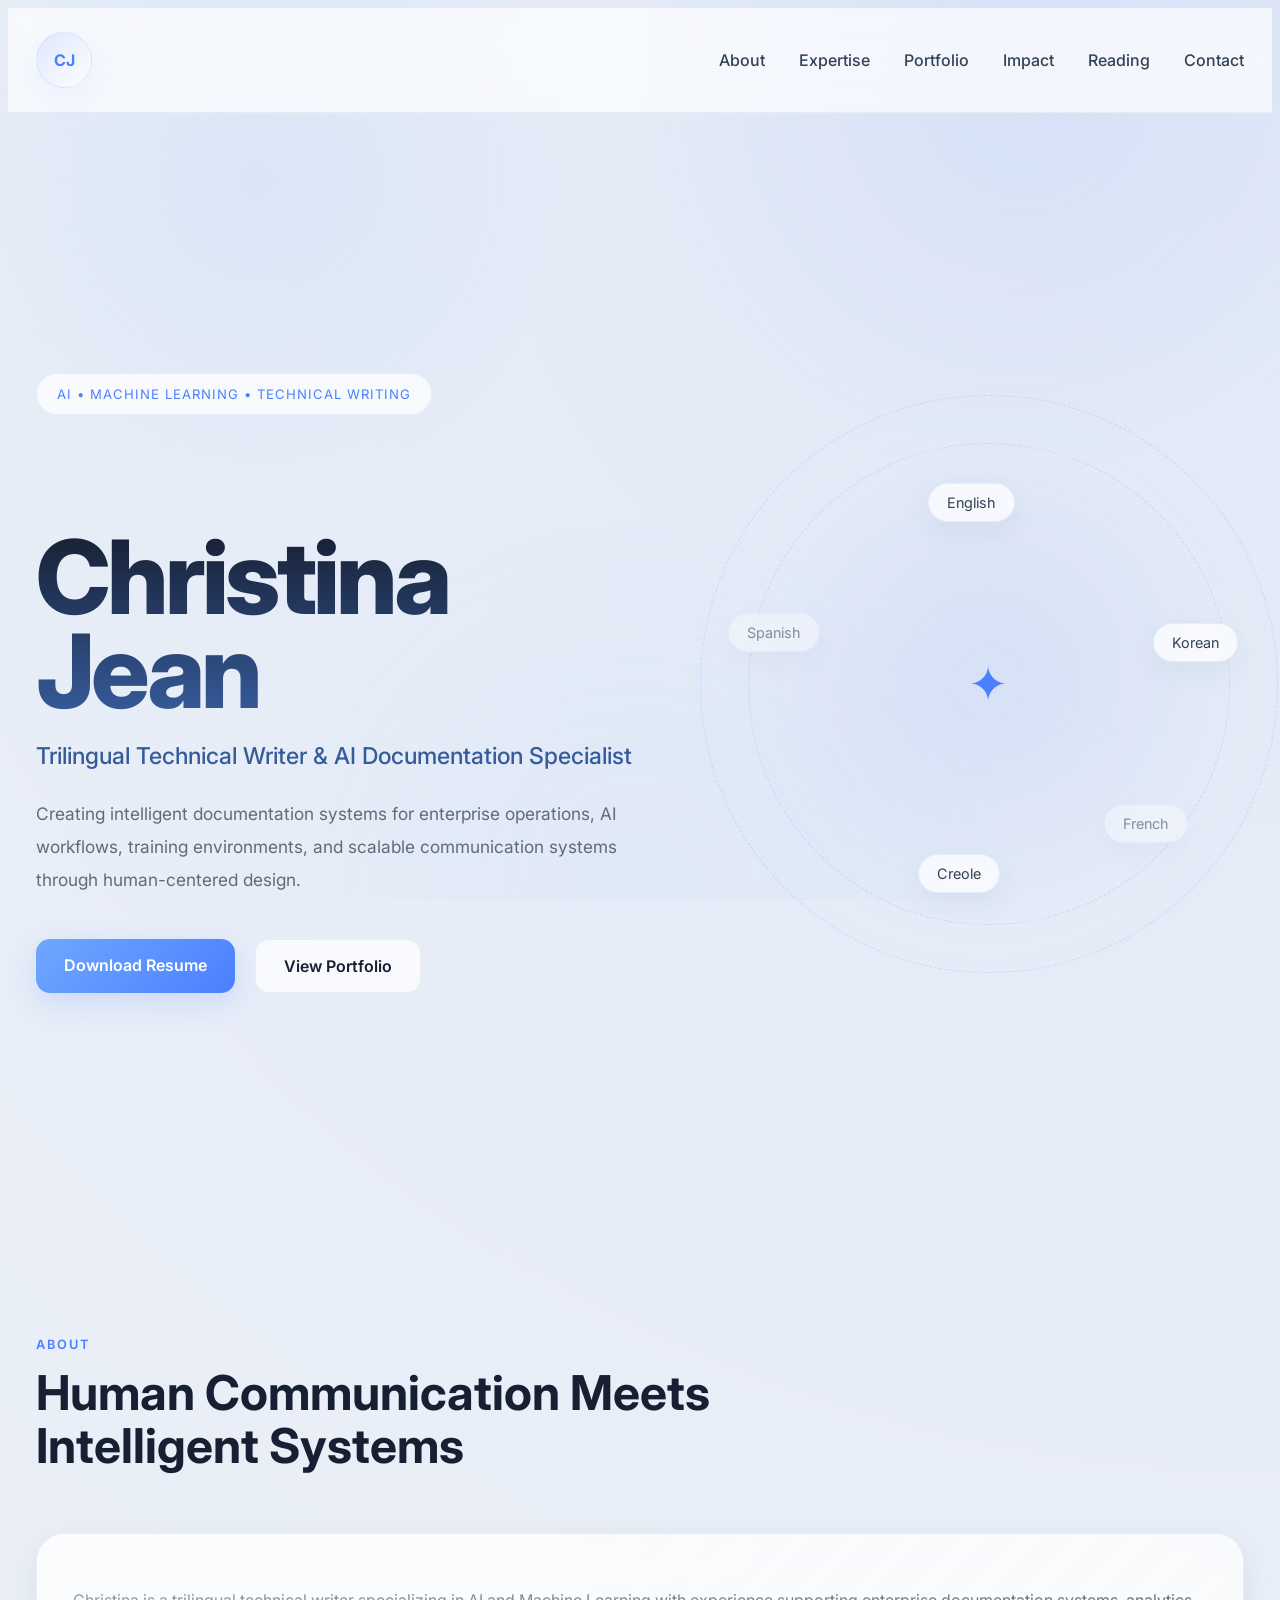
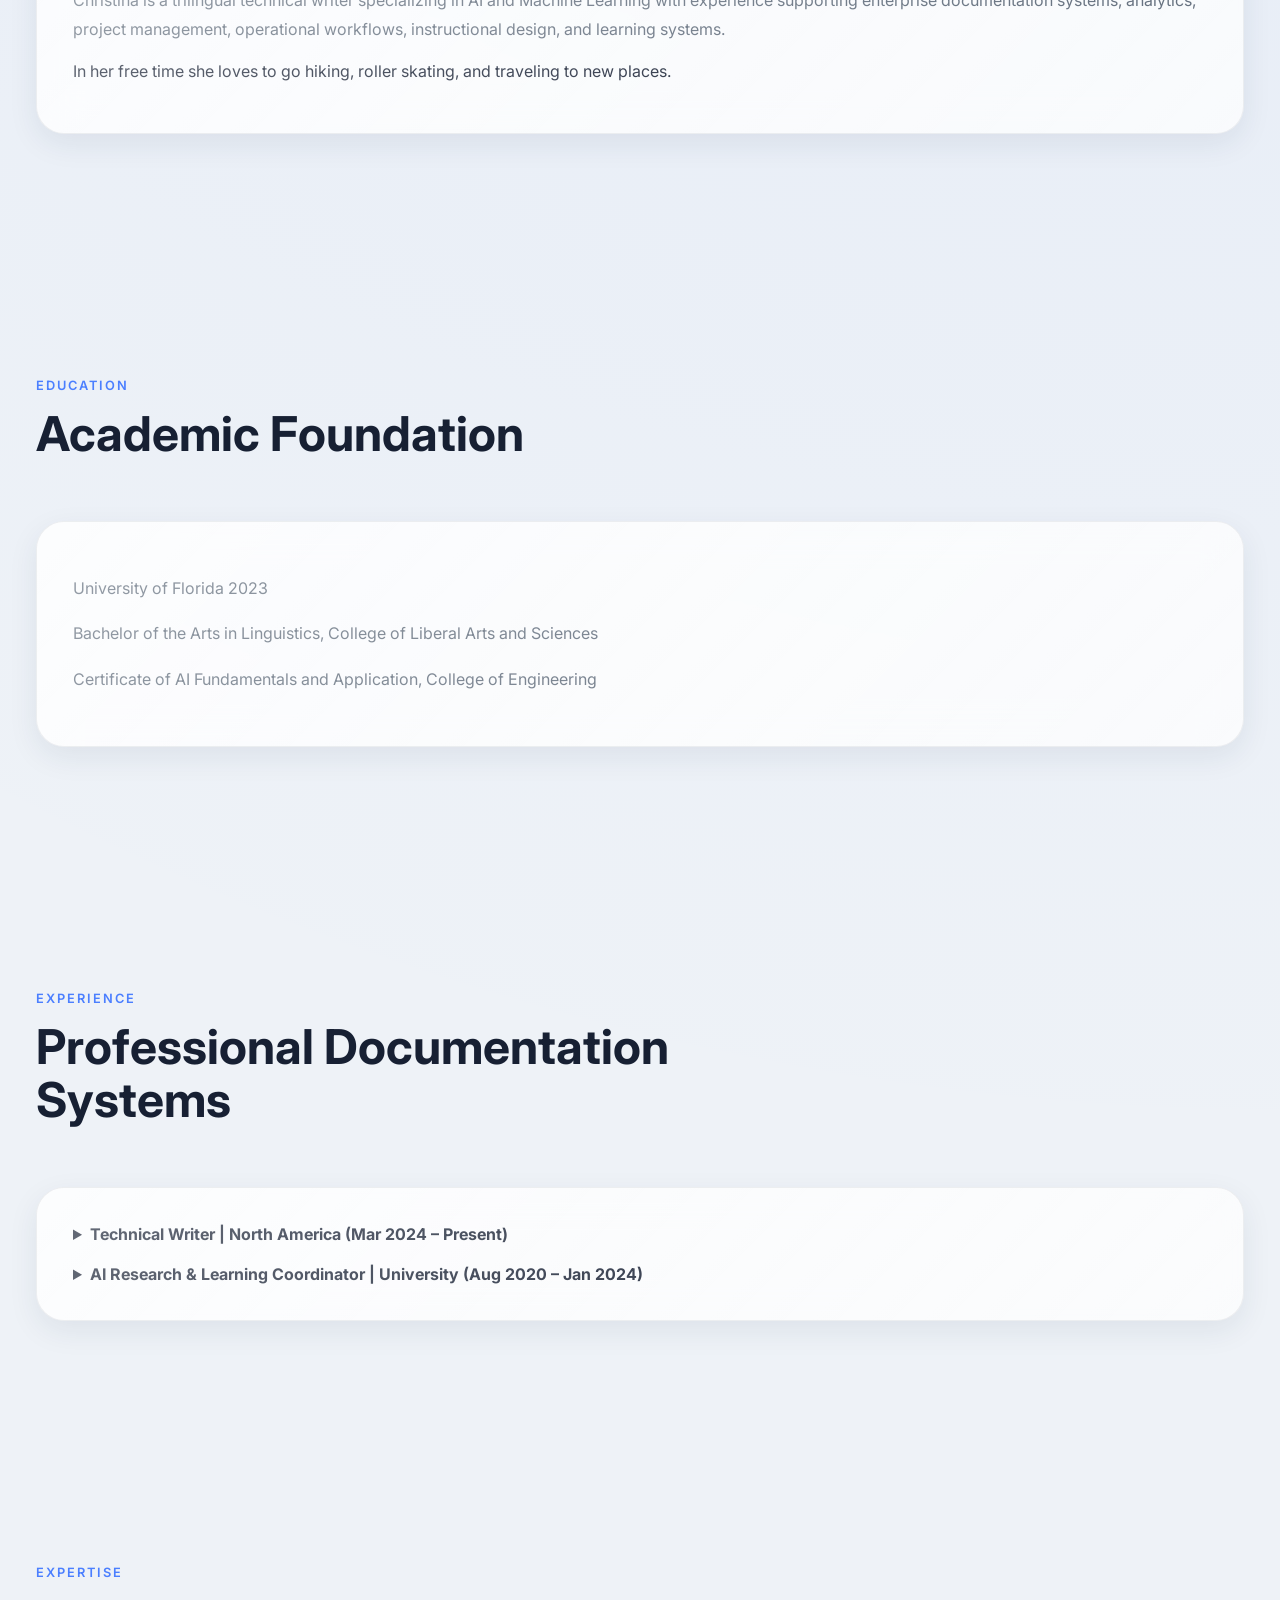
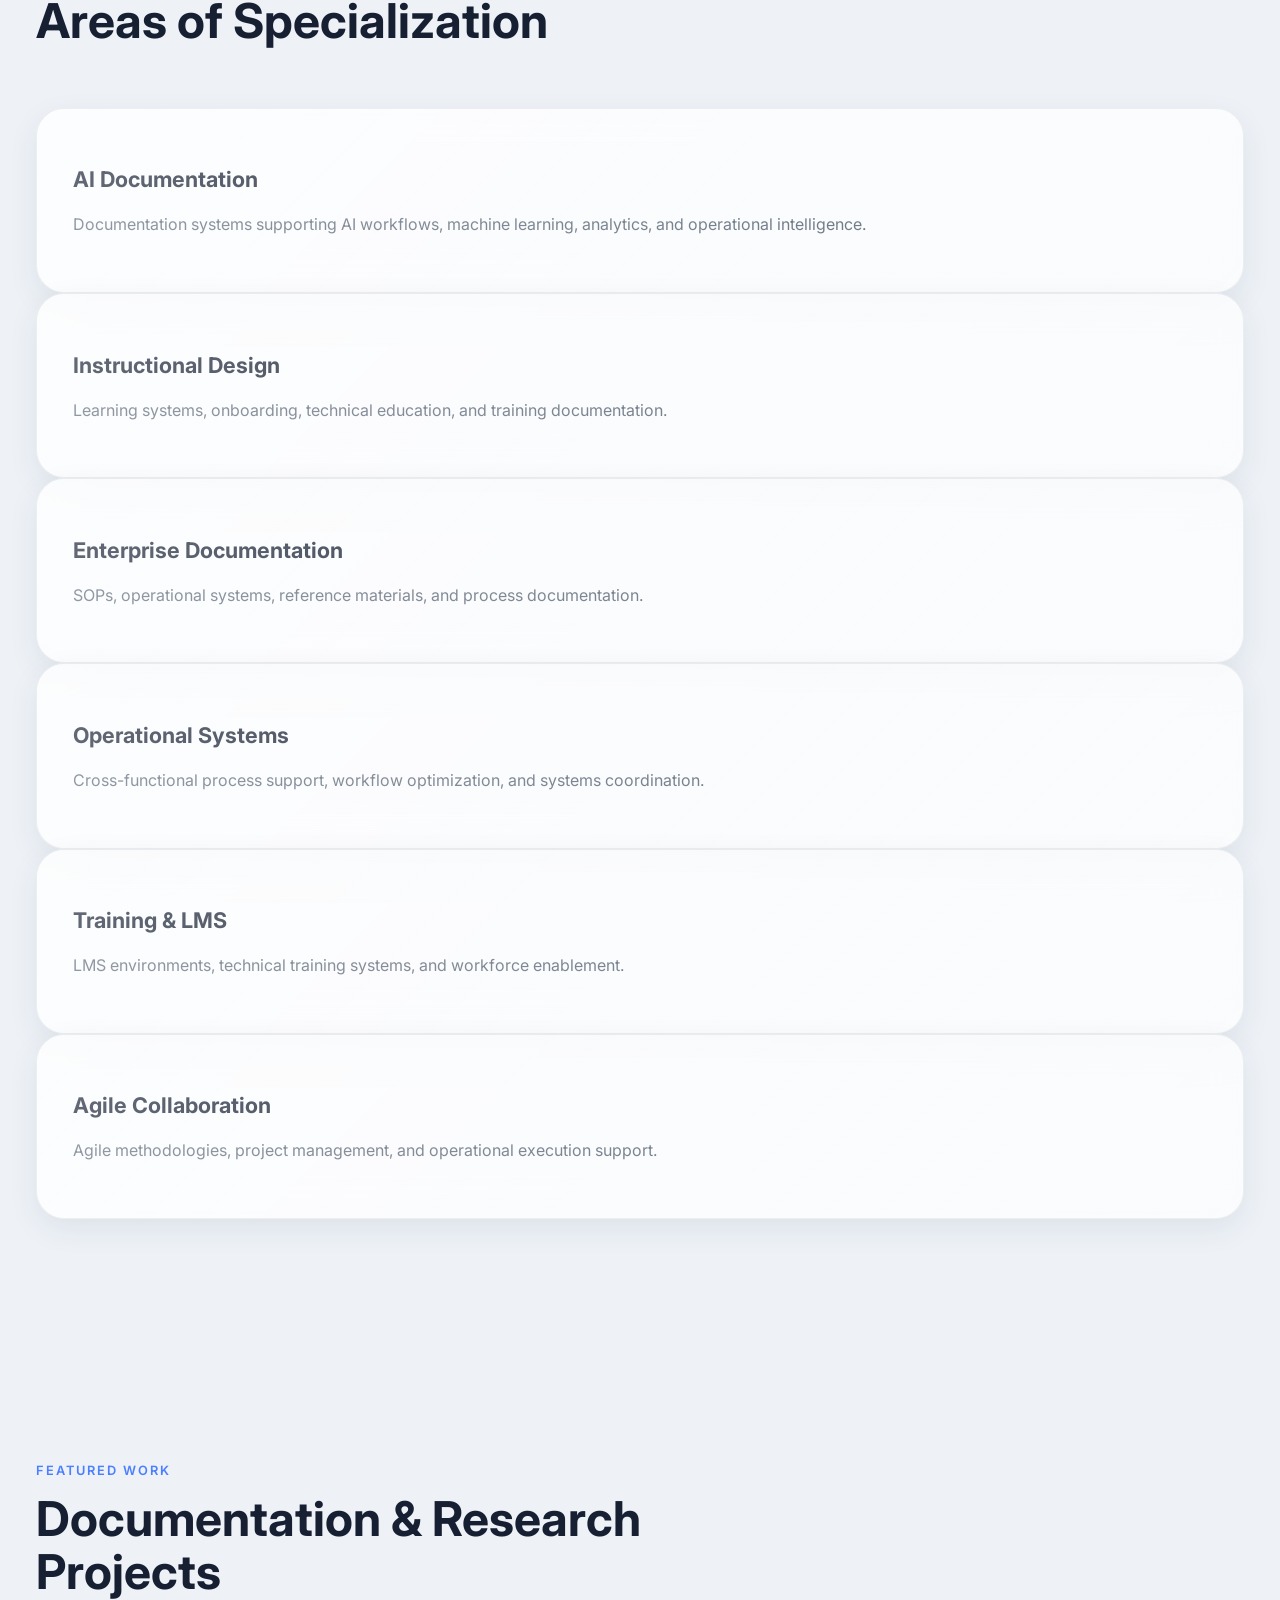
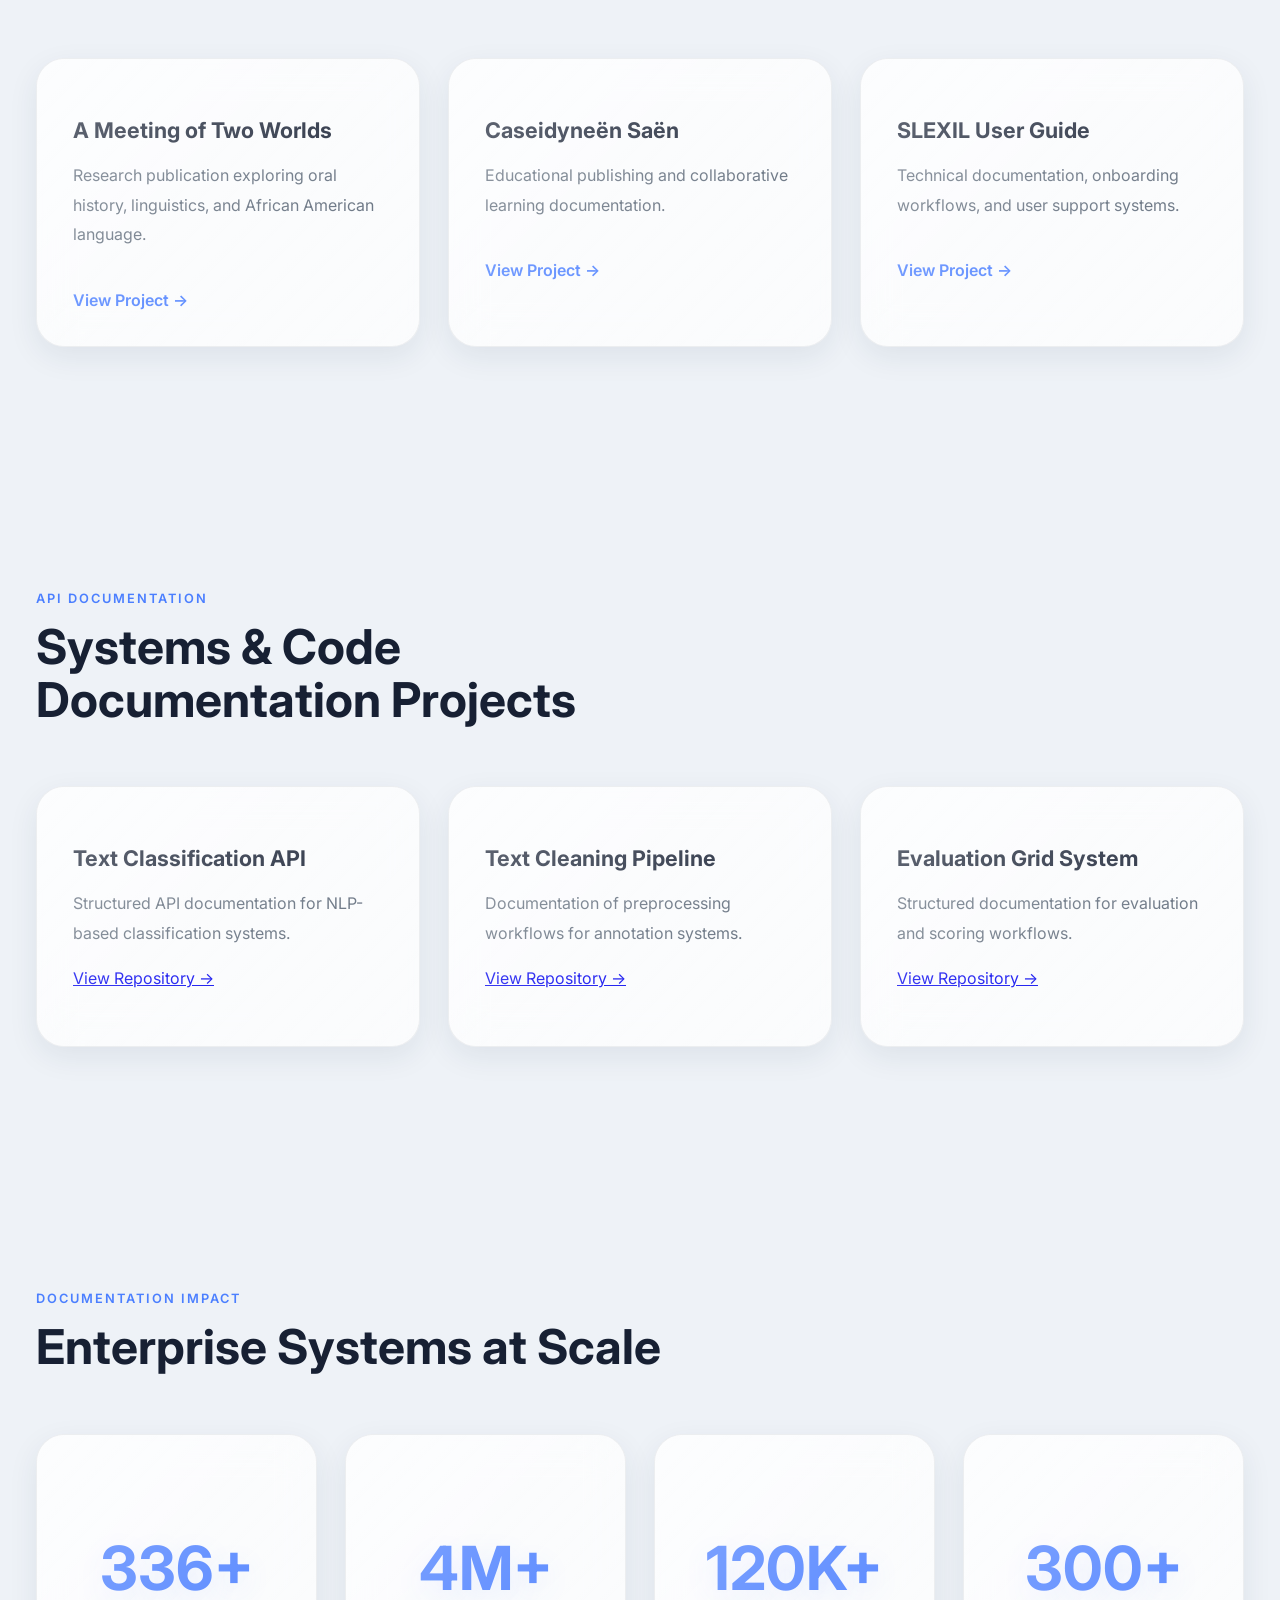
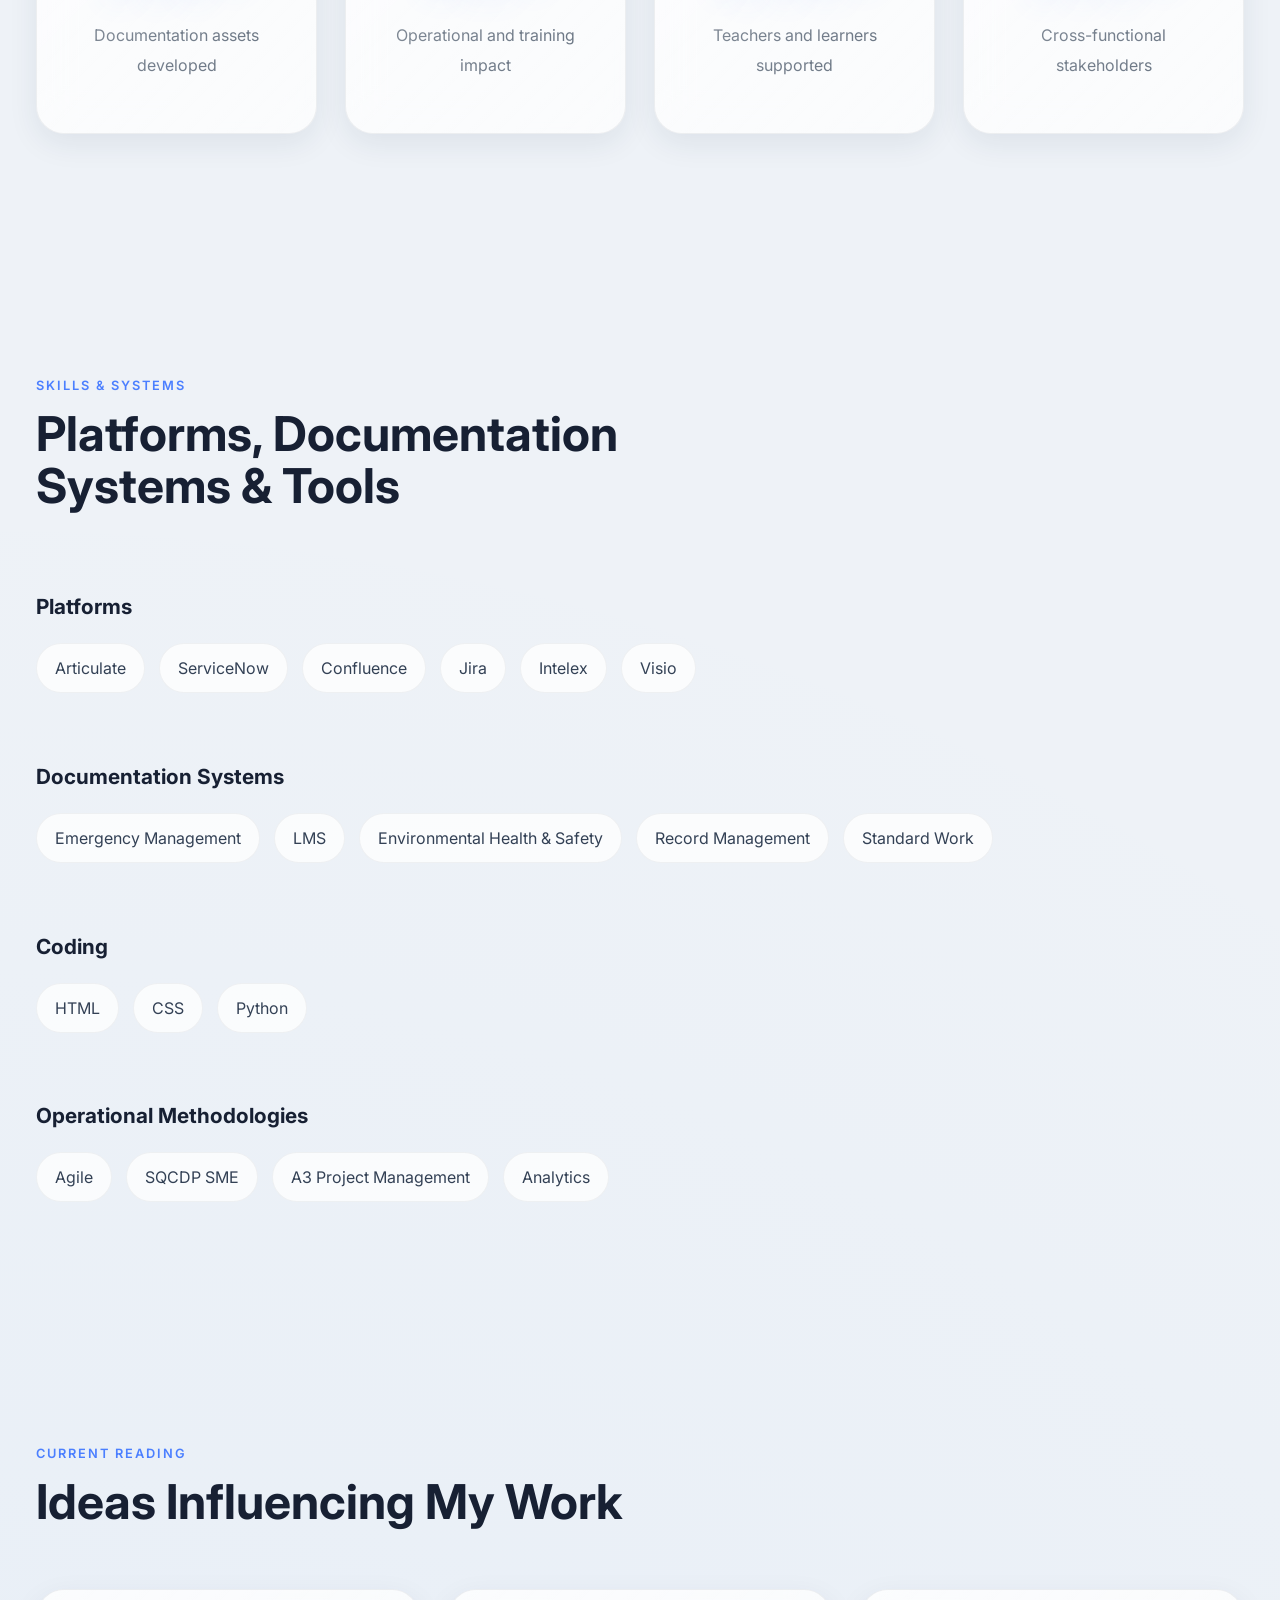
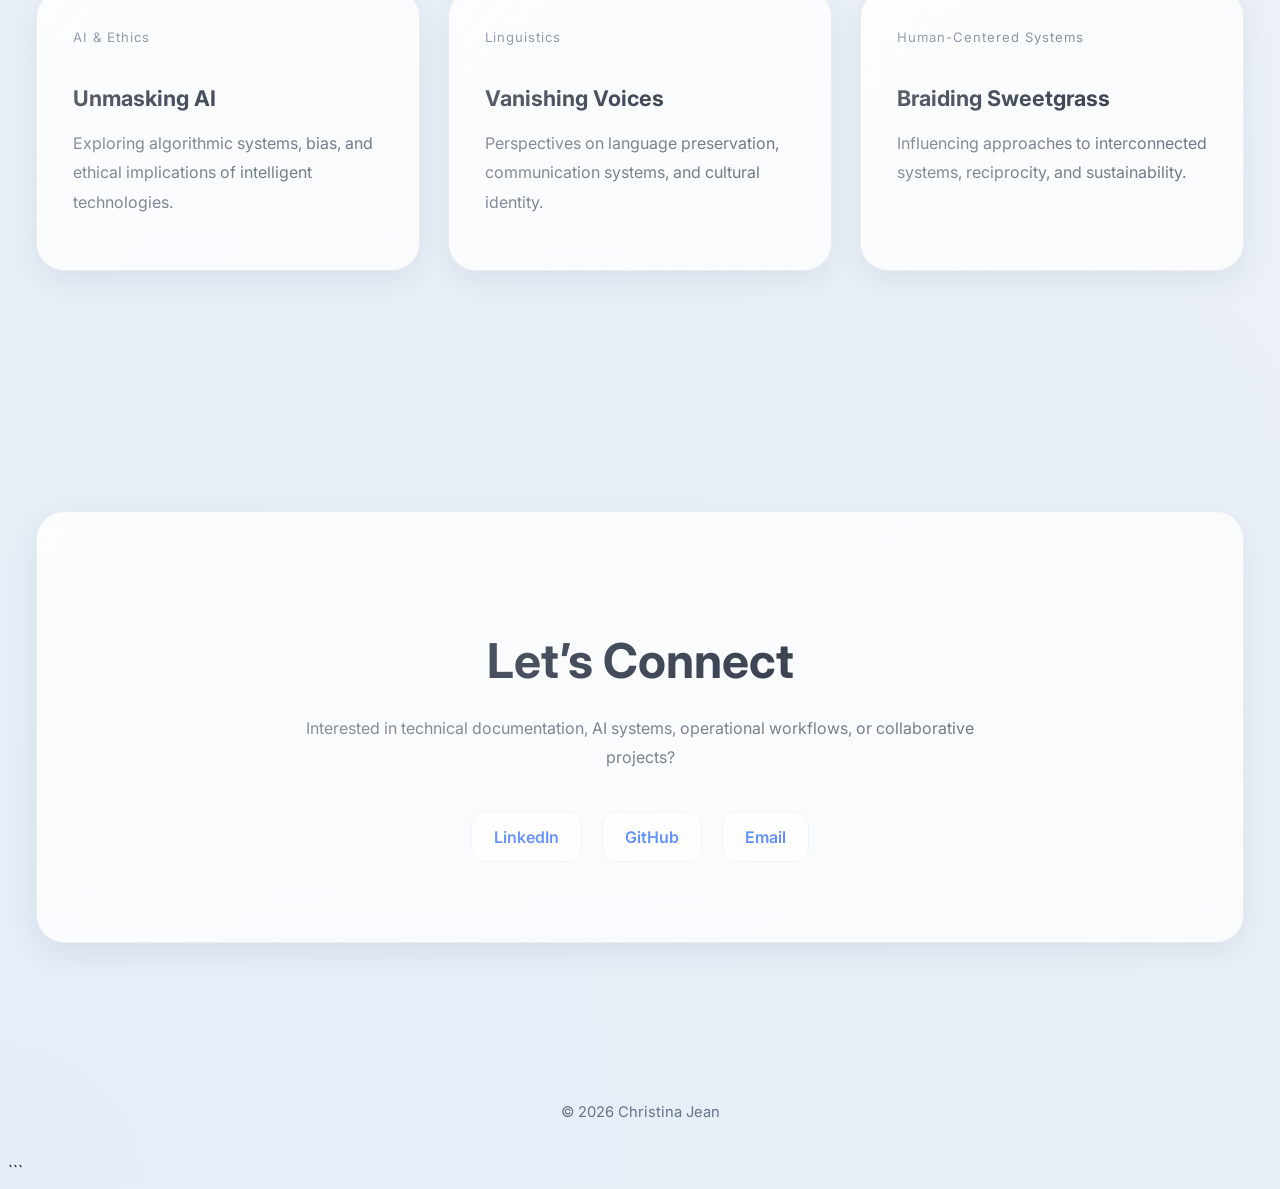
==== index.html @ bc0406b8 "Update index.html" ====
<!DOCTYPE html>
<html lang="en">

<head>

  <meta charset="UTF-8" />

  <meta
    name="viewport"
    content="width=device-width, initial-scale=1.0"
  />

  <title>
    Christina Jean Philippe | Technical Writer
  </title>

  <link
    rel="preconnect"
    href="https://fonts.googleapis.com"
  >

  <link
    rel="preconnect"
    href="https://fonts.gstatic.com"
    crossorigin
  >

  <link
    href="https://fonts.googleapis.com/css2?family=Inter:wght@300;400;500;600;700;800&display=swap"
    rel="stylesheet"
  >

  <link
    rel="stylesheet"
    href="style.css"
  />

</head>

<body>

  <div class="background-gradient"></div>

  <!-- NAVIGATION -->
  <header>

    <nav>

      <div class="logo">
        CJ
      </div>

      <ul>

        <li>
          <a href="#about">About</a>
        </li>

        <li>
          <a href="#expertise">Expertise</a>
        </li>

        <li>
          <a href="#portfolio">Portfolio</a>
        </li>

        <li>
          <a href="#impact">Impact</a>
        </li>

        <li>
          <a href="#reading">Reading</a>
        </li>

        <li>
          <a href="#contact">Contact</a>
        </li>

      </ul>

    </nav>

  </header>

  <!-- HERO -->
  <section class="hero">

    <div class="hero-content">

      <div class="hero-tag">
        AI • MACHINE LEARNING • TECHNICAL WRITING
      </div>

      <h1>
        Christina Jean
      </h1>

      <h2>
        Trilingual Technical Writer &
        AI Documentation Specialist
      </h2>

      <p>

        Creating intelligent documentation systems
        for enterprise operations, AI workflows,
        training environments, and scalable
        communication systems through
        human-centered design.

      </p>

      <div class="hero-buttons">

        <a
          href="https://docs.google.com/document/d/1a3ara9uhma3n7UqucO6GIv6eF2Bev7AgjjbWnJQTgzU/export?format=pdf"
          class="primary-btn"
          target="_blank"
        >
          Download Resume
        </a>

        <a
          href="https://christinajeanphilippe.github.io/christinajeanphilippeportfolio/"
          class="secondary-btn"
        >
          View Portfolio
        </a>

      </div>

    </div>

    <!-- HERO VISUAL -->
    <div class="world-container">

      <div class="world-glow"></div>

      <div class="orbit orbit-1"></div>
      <div class="orbit orbit-2"></div>

     
      <div class="pen-icon">
        ✦
      </div>

      <!-- LANGUAGES -->
      <div class="language english">
        English
      </div>

      <div class="language korean">
        Korean
      </div>

      <div class="language creole">
        Creole
      </div>

      <div class="language pending spanish">
        Spanish
      </div>

      <div class="language pending french">
        French
      </div>

    </div>

  </section>

  <!-- ABOUT -->
  <section
    id="about"
    class="section"
  >

    <div class="section-title">

      <span>
        ABOUT
      </span>

      <h2>
        Human Communication Meets Intelligent Systems
      </h2>

    </div>

    <div class="glass-card">

      <p>

        Christina is a trilingual technical writer
        specializing in AI and Machine Learning
        with experience supporting enterprise
        documentation systems, analytics,
        project management, operational workflows,
        instructional design, and learning systems.        
     </p>
     </p>

        In her free time she loves to go hiking, roller skating, and traveling to new places.

      </p>

    </div>

  </section>
<!-- EDUCATION -->
<section id="education" class="section">

  <div class="section-title">
    <span>EDUCATION</span>
    <h2>Academic Foundation</h2>
  </div>

  <div class="glass-card">

    <p>
      University of Florida 2023
    </p>

    <p>
      Bachelor of the Arts in Linguistics, College of Liberal Arts and Sciences
    </p>

    <p>
      Certificate of AI Fundamentals and Application, College of Engineering
    </p>

  </div>

</section>

  <!-- EXPERIENCE -->
<section id="experience" class="section">

  <div class="section-title">
    <span>EXPERIENCE</span>
    <h2>Professional Documentation Systems</h2>
  </div>

  <div class="glass-card">

    <details>
      <summary><b>Technical Writer | North America (Mar 2024 – Present)</b></summary>

      <p>Developed and maintained technical documentation including industrial manuals, assembly guides, operational procedures, and regulatory documentation for internal and external users.</p>
      <p>Built and maintained version-controlled documentation repositories using GitHub workflows, improving documentation traceability and reducing update cycles.</p>
      <p>Structured API reference content to support multiple user types, including developers, analysts, and non-technical stakeholders.</p>
      <p>Managed and resolved 200+ documentation and knowledge base support tickets, reducing backlog by 20%.</p>
      <p>Documented end-to-end text analysis workflows from document ingestion through keyword extraction and topic identification.</p>
      <p>Implemented quality review workflows achieving 95%+ accuracy.</p>
      <p>Partnered with engineering teams to translate system behavior into documentation.</p>
      <p>Developed dashboards using ServiceNow and Intelex.</p>

    </details>

    <br>

    <details>
      <summary><b>AI Research & Learning Coordinator | University (Aug 2020 – Jan 2024)</b></summary>

      <p>Produced technical documentation supporting AI systems, data workflows, and research pipelines.</p>
      <p>Applied Python and analytics tools to linguistic datasets.</p>
      <p>Created onboarding documentation reducing onboarding time by 70%.</p>
      <p>Facilitated stakeholder training sessions (20+ participants).</p>
      <p>Led agile documentation projects with 95% on-time delivery.</p>
      <p>Co-authored research documentation on AI in low-resource language datasets.</p>

    </details>

  </div>

</section>
  
  <!-- EXPERTISE -->
<section id="expertise" class="section">

  <div class="section-title">
    <span>EXPERTISE</span>
    <h2>Areas of Specialization</h2>
  </div>

  <div class="expertise-grid-fixed">

    <div class="glass-card">
      <h3>AI Documentation</h3>
      <p>Documentation systems supporting AI workflows, machine learning, analytics, and operational intelligence.</p>
    </div>

    <div class="glass-card">
      <h3>Instructional Design</h3>
      <p>Learning systems, onboarding, technical education, and training documentation.</p>
    </div>

    <div class="glass-card">
      <h3>Enterprise Documentation</h3>
      <p>SOPs, operational systems, reference materials, and process documentation.</p>
    </div>

    <div class="glass-card">
      <h3>Operational Systems</h3>
      <p>Cross-functional process support, workflow optimization, and systems coordination.</p>
    </div>

    <div class="glass-card">
      <h3>Training & LMS</h3>
      <p>LMS environments, technical training systems, and workforce enablement.</p>
    </div>

    <div class="glass-card">
      <h3>Agile Collaboration</h3>
      <p>Agile methodologies, project management, and operational execution support.</p>
    </div>

  </div>

</section>

  <!-- PORTFOLIO -->
  <section
    id="portfolio"
    class="section"
  >

    <div class="section-title">

      <span>
        FEATURED WORK
      </span>

      <h2>
        Documentation & Research Projects
      </h2>

    </div>

    <div class="glass-grid">

      <article class="book-card">

        <h3>
          A Meeting of Two Worlds
        </h3>

        <p>
          Research publication exploring
          oral history, linguistics,
          and African American language.
        </p>

        <a href="https://www.tandfonline.com/doi/full/10.1080/00940798.2025.2536129#abstract">
          View Project →
        </a>

      </article>

      <article class="book-card">

        <h3>
          Caseidyneën Saën
        </h3>

        <p>
          Educational publishing
          and collaborative
          learning documentation.
        </p>

        <a href="https://ds-archive.haverford.edu/ticha-resources/modules/">
          View Project →
        </a>

      </article>

      <article class="book-card">

        <h3>
          SLEXIL User Guide
        </h3>

        <p>
          Technical documentation,
          onboarding workflows,
          and user support systems.
        </p>

        <a href="https://docs.google.com/document/d/170jORRvXQKFqL4H7isWXQr1ItqcgJODA1_-HV8b-F8c/export?format=pdf">
          View Project →
        </a>

      </article>

    </div>

  </section>
<!-- API PROJECTS -->
<section id="api-projects" class="section">

  <div class="section-title">
    <span>API DOCUMENTATION</span>
    <h2>Systems & Code Documentation Projects</h2>
  </div>

  <div class="glass-grid">

    <div class="glass-card">
      <h3>Text Classification API</h3>
      <p>Structured API documentation for NLP-based classification systems.</p>
      <p><a href="api-docs.html">View Repository →</a></p>
    </div>

    <div class="glass-card">
      <h3>Text Cleaning Pipeline</h3>
      <p>Documentation of preprocessing workflows for annotation systems.</p>
      <p><a href="https://github.com/ChristinaJeanPhilippe/textToCSV">View Repository →</a></p>
    </div>

    <div class="glass-card">
      <h3>Evaluation Grid System</h3>
      <p>Structured documentation for evaluation and scoring workflows.</p>
      <p><a href="https://github.com/ChristinaJeanPhilippe/editTextGrids.py">View Repository →</a></p>
    </div>

  </div>

</section>
  <!-- IMPACT -->
  <section
    id="impact"
    class="section"
  >

    <div class="section-title">

      <span>
        DOCUMENTATION IMPACT
      </span>

      <h2>
        Enterprise Systems at Scale
      </h2>

    </div>

    <div class="glass-grid">

      <div class="glass-card impact-card">

        <h3>
          336+
        </h3>

        <p>
          Documentation assets developed
        </p>

      </div>

      <div class="glass-card impact-card">

        <h3>
          4M+
        </h3>

        <p>
          Operational and training impact
        </p>

      </div>

      <div class="glass-card impact-card">

        <h3>
          120K+
        </h3>

        <p>
          Teachers and learners supported
        </p>

      </div>

      <div class="glass-card impact-card">

        <h3>
          300+
        </h3>

        <p>
          Cross-functional stakeholders
        </p>

      </div>

    </div>

  </section>

  <!-- SKILLS -->
  <section
    id="skills"
    class="section"
  >

    <div class="section-title">

      <span>
        SKILLS & SYSTEMS
      </span>

      <h2>
        Platforms, Documentation Systems & Tools
      </h2>

    </div>

    <div class="skills-wrapper">

      <div class="skill-group">

        <h3>
          Platforms
        </h3>

        <div class="skill-pills">

          <span>Articulate</span>
          <span>ServiceNow</span>
          <span>Confluence</span>
          <span>Jira</span>
          <span>Intelex</span>
          <span>Visio</span>

        </div>

      </div>

      <div class="skill-group">

        <h3>
          Documentation Systems
        </h3>

        <div class="skill-pills">

          <span>Emergency Management</span>
          <span>LMS</span>
          <span>Environmental Health & Safety</span>
          <span>Record Management</span>
          <span>Standard Work</span>

        </div>

      </div>

      <div class="skill-group">

        <h3>
          Coding
        </h3>

        <div class="skill-pills">

          <span>HTML</span>
          <span>CSS</span>
          <span>Python</span>

        </div>

      </div>

      <div class="skill-group">

        <h3>
          Operational Methodologies
        </h3>

        <div class="skill-pills">

          <span>Agile</span>
          <span>SQCDP SME</span>
          <span>A3 Project Management</span>
          <span>Analytics</span>

        </div>

      </div>

    </div>

  </section>

  <!-- CURRENT READING -->
  <section
    id="reading"
    class="section"
  >

    <div class="section-title">

      <span>
        CURRENT READING
      </span>

      <h2>
        Ideas Influencing My Work
      </h2>

    </div>

    <div class="books-grid">

      <article class="book-card">

        <span class="book-year">
          AI & Ethics
        </span>

        <h3>
          Unmasking AI
        </h3>

        <p>
          Exploring algorithmic systems,
          bias, and ethical implications
          of intelligent technologies.
        </p>

      </article>

      <article class="book-card">

        <span class="book-year">
          Linguistics
        </span>

        <h3>
          Vanishing Voices
        </h3>

        <p>
          Perspectives on language preservation,
          communication systems,
          and cultural identity.
        </p>

      </article>

      <article class="book-card">

        <span class="book-year">
          Human-Centered Systems
        </span>

        <h3>
          Braiding Sweetgrass
        </h3>

        <p>
          Influencing approaches to
          interconnected systems,
          reciprocity, and sustainability.
        </p>

      </article>

    </div>

  </section>

  <!-- CONTACT -->
  <section
    id="contact"
    class="section"
  >

    <div class="contact-card">

      <h2>
        Let’s Connect
      </h2>

      <p>

        Interested in technical documentation,
        AI systems, operational workflows,
        or collaborative projects?

      </p>

      <div class="contact-links">

        <a href="https://www.linkedin.com/in/christina-jean-philippe//">
          LinkedIn
        </a>

        <a href="https://github.com/ChristinaJeanPhilippe/">
          GitHub
        </a>

        <a href="mailto:cjeanphilippe01@gmail.com">
          Email
        </a>

      </div>

    </div>

  </section>

  <!-- FOOTER -->
  <footer>

    © 2026 Christina Jean

  </footer>

</body>

</html>
```
---- style.css ----
```css
*{
  margin:0;
  padding:0;
  box-sizing:border-box;
}

:root{

  --bg:#eef2f7;
  --bg-secondary:#f7f9fc;

  --glass:rgba(255,255,255,0.72);

  --border:
  rgba(15,23,42,0.06);

  --text:#172033;

  --muted:#5f6b7a;

  --blue:#4b7fff;
  --blue-soft:#dbe7ff;

  --shadow:
  0 10px 30px rgba(31,50,81,0.08);

  --radius:28px;
}

html{
  scroll-behavior:smooth;
}

body{

  font-family:
  'Inter',sans-serif;

  background:

  radial-gradient(
  circle at top right,
  rgba(75,127,255,0.08),
  transparent 30%
  ),

  radial-gradient(
  circle at bottom left,
  rgba(120,180,255,0.08),
  transparent 25%
  ),

  var(--bg);

  color:var(--text);

  overflow-x:hidden;
}

/* =========================
BACKGROUND LIGHTING
========================= */

.background-gradient{

  position:fixed;

  inset:0;

  z-index:-10;

  background:

  radial-gradient(
  circle at 20% 20%,
  rgba(120,180,255,0.10),
  transparent 25%
  ),

  radial-gradient(
  circle at 80% 10%,
  rgba(75,127,255,0.08),
  transparent 30%
  ),

  radial-gradient(
  circle at 50% 100%,
  rgba(120,180,255,0.06),
  transparent 35%
  );
}

/* =========================
NAVIGATION
========================= */

header{

  position:sticky;

  top:0;

  z-index:1000;

  backdrop-filter:blur(20px);

  background:
  rgba(255,255,255,0.68);

  border-bottom:
  1px solid rgba(15,23,42,0.05);
}

nav{

  max-width:1300px;

  margin:auto;

  padding:24px 28px;

  display:flex;

  justify-content:space-between;

  align-items:center;
}

.logo{

  width:54px;
  height:54px;

  border-radius:50%;

  display:flex;

  align-items:center;

  justify-content:center;

  background:

  linear-gradient(
  135deg,
  rgba(75,127,255,0.14),
  rgba(255,255,255,0.8)
  );

  border:
  1px solid rgba(75,127,255,0.12);

  color:var(--blue);

  font-weight:700;

  box-shadow:
  0 10px 30px rgba(75,127,255,0.08);
}

nav ul{

  display:flex;

  gap:34px;

  list-style:none;
}

nav a{

  text-decoration:none;

  color:#334155;

  font-weight:500;

  transition:0.3s ease;
}

nav a:hover{

  color:var(--blue);
}

/* =========================
HERO
========================= */

.hero{

  min-height:100vh;

  max-width:1300px;

  margin:auto;

  padding:
  120px 28px 80px;

  display:grid;

  grid-template-columns:
  1.2fr 1fr;

  gap:80px;

  align-items:center;
}

.hero-tag{

  display:inline-flex;

  align-items:center;

  gap:10px;

  padding:12px 20px;

  border-radius:999px;

  background:
  rgba(255,255,255,0.72);

  border:
  1px solid rgba(75,127,255,0.10);

  color:var(--blue);

  font-size:0.82rem;

  letter-spacing:1px;

  margin-bottom:30px;

  backdrop-filter:blur(12px);
}

.hero h1{

  font-size:
  clamp(4rem,8vw,6.5rem);

  line-height:0.92;

  letter-spacing:-4px;

  margin-bottom:24px;

  font-weight:800;

  background:

  linear-gradient(
  to bottom,
  #172033,
  #365b9b
  );

  -webkit-background-clip:text;

  -webkit-text-fill-color:transparent;
}

.hero h2{

  font-size:1.45rem;

  color:#365b9b;

  font-weight:500;

  margin-bottom:28px;
}

.hero p{

  font-size:1.08rem;

  line-height:1.9;

  color:var(--muted);

  max-width:700px;
}

/* =========================
BUTTONS
========================= */

.hero-buttons{

  display:flex;

  gap:20px;

  margin-top:42px;
}

.primary-btn,
.secondary-btn{

  padding:16px 28px;

  border-radius:14px;

  text-decoration:none;

  font-weight:600;

  transition:
  transform 0.3s ease,
  box-shadow 0.3s ease;
}

.primary-btn{

  background:

  linear-gradient(
  135deg,
  #6ea8ff,
  #4b7fff
  );

  color:white;

  box-shadow:
  0 10px 30px rgba(75,127,255,0.18);
}

.secondary-btn{

  background:
  rgba(255,255,255,0.72);

  color:var(--text);

  border:
  1px solid rgba(15,23,42,0.06);

  backdrop-filter:blur(12px);
}

.primary-btn:hover,
.secondary-btn:hover{

  transform:
  translateY(-4px);
}

/* =========================
WORLD VISUAL
========================= */

.world-container{

  position:relative;

  width:480px;
  height:480px;

  margin:auto;
}

.world-glow{

  position:absolute;

  inset:0;

  border-radius:50%;

  background:

  radial-gradient(
  circle,
  rgba(75,127,255,0.12),
  transparent 70%
  );

  filter:blur(60px);
}

.world-image{

  position:absolute;

  width:100%;
  height:100%;

  object-fit:contain;

  opacity:0.92;

  animation:
  floatWorld 6s ease-in-out infinite;
}

.pen-icon{

  position:absolute;

  top:50%;
  left:50%;

  transform:
  translate(-50%,-50%);

  font-size:3rem;

  color:var(--blue);

  z-index:4;
}

/* =========================
ORBITS
========================= */

.orbit{

  position:absolute;

  border-radius:50%;

  border:
  1px dashed rgba(75,127,255,0.18);

  animation:
  spin 20s linear infinite;
}

.orbit-1{

  width:100%;
  height:100%;
}

.orbit-2{

  width:120%;
  height:120%;

  top:-10%;
  left:-10%;

  animation-duration:30s;
}

/* =========================
LANGUAGES
========================= */

.language{

  position:absolute;

  padding:10px 18px;

  border-radius:999px;

  background:
  rgba(255,255,255,0.72);

  border:
  1px solid rgba(75,127,255,0.10);

  backdrop-filter:blur(12px);

  font-size:0.9rem;

  color:#334155;

  box-shadow:
  0 10px 30px rgba(31,50,81,0.06);
}

.pending{

  opacity:0.55;
}

.english{
  top:40px;
  left:180px;
}

.korean{
  right:-10px;
  top:180px;
}

.creole{
  bottom:30px;
  left:170px;
}

.spanish{
  left:-20px;
  top:170px;
}

.french{
  right:40px;
  bottom:80px;
}

/* =========================
SECTIONS
========================= */

.section{

  max-width:1300px;

  margin:auto;

  padding:120px 28px;
}

.section-title span{

  color:var(--blue);

  font-size:0.8rem;

  letter-spacing:2px;

  font-weight:600;
}

.section-title h2{

  font-size:3rem;

  margin-top:14px;

  margin-bottom:60px;

  max-width:700px;

  line-height:1.1;
}

/* =========================
GLASS CARDS
========================= */

.glass-grid,
.books-grid{

  display:grid;

  grid-template-columns:
  repeat(auto-fit,minmax(280px,1fr));

  gap:28px;
}

.glass-card,
.book-card,
.contact-card{

  position:relative;

  overflow:hidden;

  background:var(--glass);

  backdrop-filter:blur(20px);

  border:
  1px solid var(--border);

  border-radius:var(--radius);

  padding:36px;

  box-shadow:var(--shadow);

  transition:
  transform 0.35s ease,
  box-shadow 0.35s ease,
  border 0.35s ease;
}

.glass-card::before,
.book-card::before,
.contact-card::before{

  content:"";

  position:absolute;

  inset:0;

  background:

  linear-gradient(
  135deg,
  rgba(255,255,255,0.35),
  transparent
  );

  pointer-events:none;
}

.glass-card:hover,
.book-card:hover{

  transform:
  translateY(-8px);

  border:
  1px solid rgba(75,127,255,0.18);

  box-shadow:

  0 20px 40px rgba(31,50,81,0.10),

  0 0 30px rgba(75,127,255,0.05);
}

.glass-card h3,
.book-card h3{

  margin-bottom:18px;

  font-size:1.35rem;
}

.glass-card p,
.book-card p{

  color:var(--muted);

  line-height:1.85;
}

.book-card a{

  display:inline-block;

  margin-top:24px;

  color:var(--blue);

  text-decoration:none;

  font-weight:600;
}

/* =========================
IMPACT
========================= */

.impact-card{

  text-align:center;
}

.impact-card h3{

  font-size:3.8rem;

  margin-bottom:16px;

  color:var(--blue);

  text-shadow:
  0 10px 30px rgba(75,127,255,0.12);
}

/* =========================
SKILLS
========================= */

.skills-wrapper{

  display:flex;

  flex-direction:column;

  gap:50px;
}

.skill-group h3{

  margin-bottom:24px;

  font-size:1.3rem;
}

.skill-pills{

  display:flex;

  flex-wrap:wrap;

  gap:14px;
}

.skill-pills span{

  padding:14px 18px;

  border-radius:999px;

  background:
  rgba(255,255,255,0.75);

  border:
  1px solid rgba(15,23,42,0.05);

  transition:0.3s ease;

  color:#334155;
}

.skill-pills span:hover{

  transform:
  translateY(-2px);

  border:
  1px solid rgba(75,127,255,0.22);

  background:
  rgba(219,231,255,0.55);
}

/* =========================
BOOKS
========================= */

.book-year{

  display:inline-block;

  margin-bottom:18px;

  font-size:0.82rem;

  letter-spacing:1px;

  color:#64748b;
}

/* =========================
CONTACT
========================= */

.contact-card{

  text-align:center;

  padding:
  80px 40px;
}

.contact-card h2{

  font-size:3rem;

  margin-bottom:24px;
}

.contact-card p{

  color:var(--muted);

  max-width:700px;

  margin:
  0 auto 40px;

  line-height:1.8;
}

.contact-links{

  display:flex;

  justify-content:center;

  flex-wrap:wrap;

  gap:20px;
}

.contact-links a{

  padding:14px 22px;

  border-radius:14px;

  text-decoration:none;

  background:
  rgba(255,255,255,0.75);

  border:
  1px solid rgba(15,23,42,0.05);

  color:var(--blue);

  font-weight:600;

  transition:0.3s ease;
}

.contact-links a:hover{

  transform:
  translateY(-3px);

  border:
  1px solid rgba(75,127,255,0.18);
}

/* =========================
FOOTER
========================= */

footer{

  text-align:center;

  padding:40px;

  color:#64748b;

  font-size:0.92rem;
}

/* =========================
ANIMATIONS
========================= */

@keyframes spin{

  from{
    transform:rotate(0deg);
  }

  to{
    transform:rotate(360deg);
  }
}

@keyframes floatWorld{

  0%{
    transform:translateY(0px);
  }

  50%{
    transform:translateY(-12px);
  }

  100%{
    transform:translateY(0px);
  }
}

/* =========================
RESPONSIVE
========================= */

@media(max-width:1100px){

  .hero{

    grid-template-columns:1fr;

    text-align:center;
  }

  .hero p{

    margin-inline:auto;
  }

  .hero-buttons{

    justify-content:center;
  }

  .world-container{

    width:360px;
    height:360px;
  }
}

@media(max-width:768px){

  nav ul{
    display:none;
  }

  .hero{

    padding-top:140px;
  }

  .hero h1{

    font-size:3.2rem;
  }

  .section-title h2,
  .contact-card h2{

    font-size:2.2rem;
  }

  .hero-buttons{

    flex-direction:column;
  }

  .world-container{

    width:280px;
    height:280px;
  }
  .expertise-grid-fixed {
  display: grid;
  grid-template-columns: repeat(3, 1fr);
  gap: 28px;
}
  pre{

  margin-top:24px;

  padding:24px;

  border-radius:20px;

  overflow-x:auto;

  background:#0f172a;

  color:#dbe7ff;

  font-size:0.95rem;

  line-height:1.7;

  border:
  1px solid rgba(255,255,255,0.06);
}

code{
  font-family:
  Consolas,
  monospace;
}
}
```
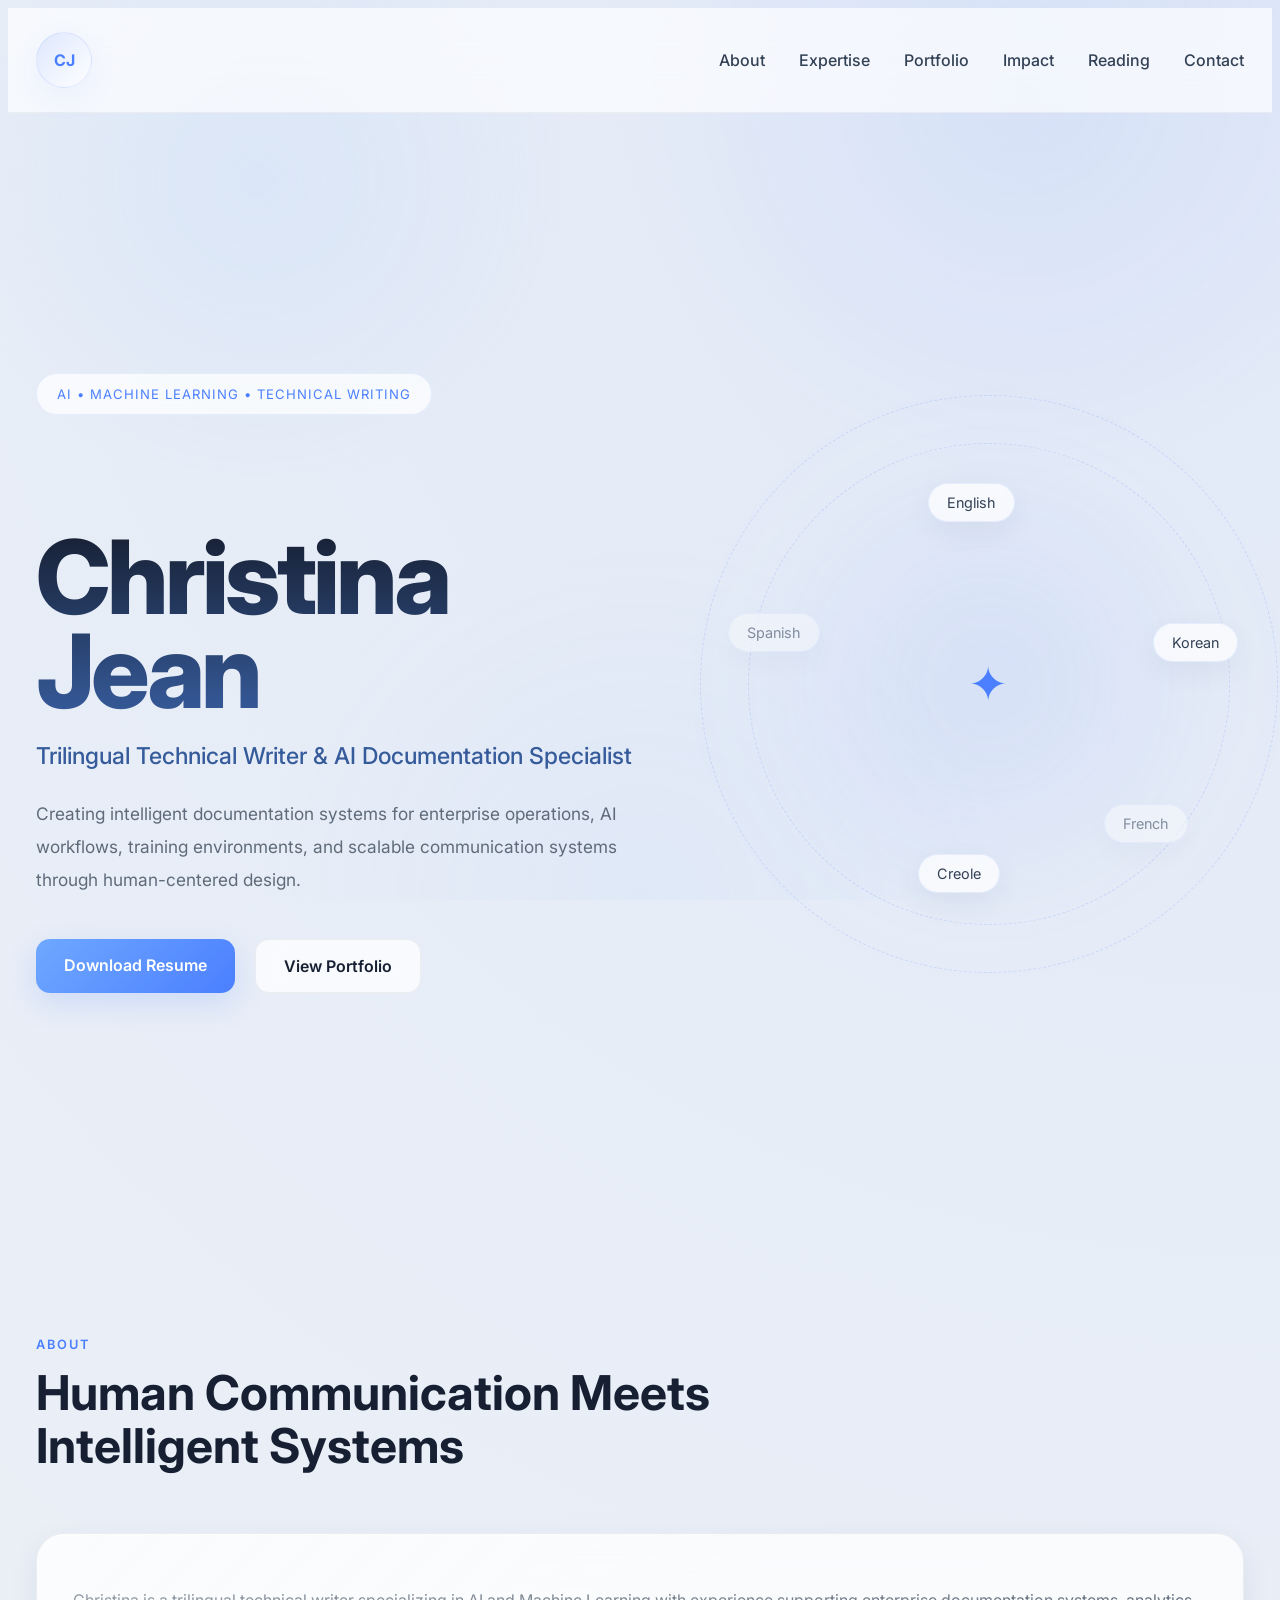
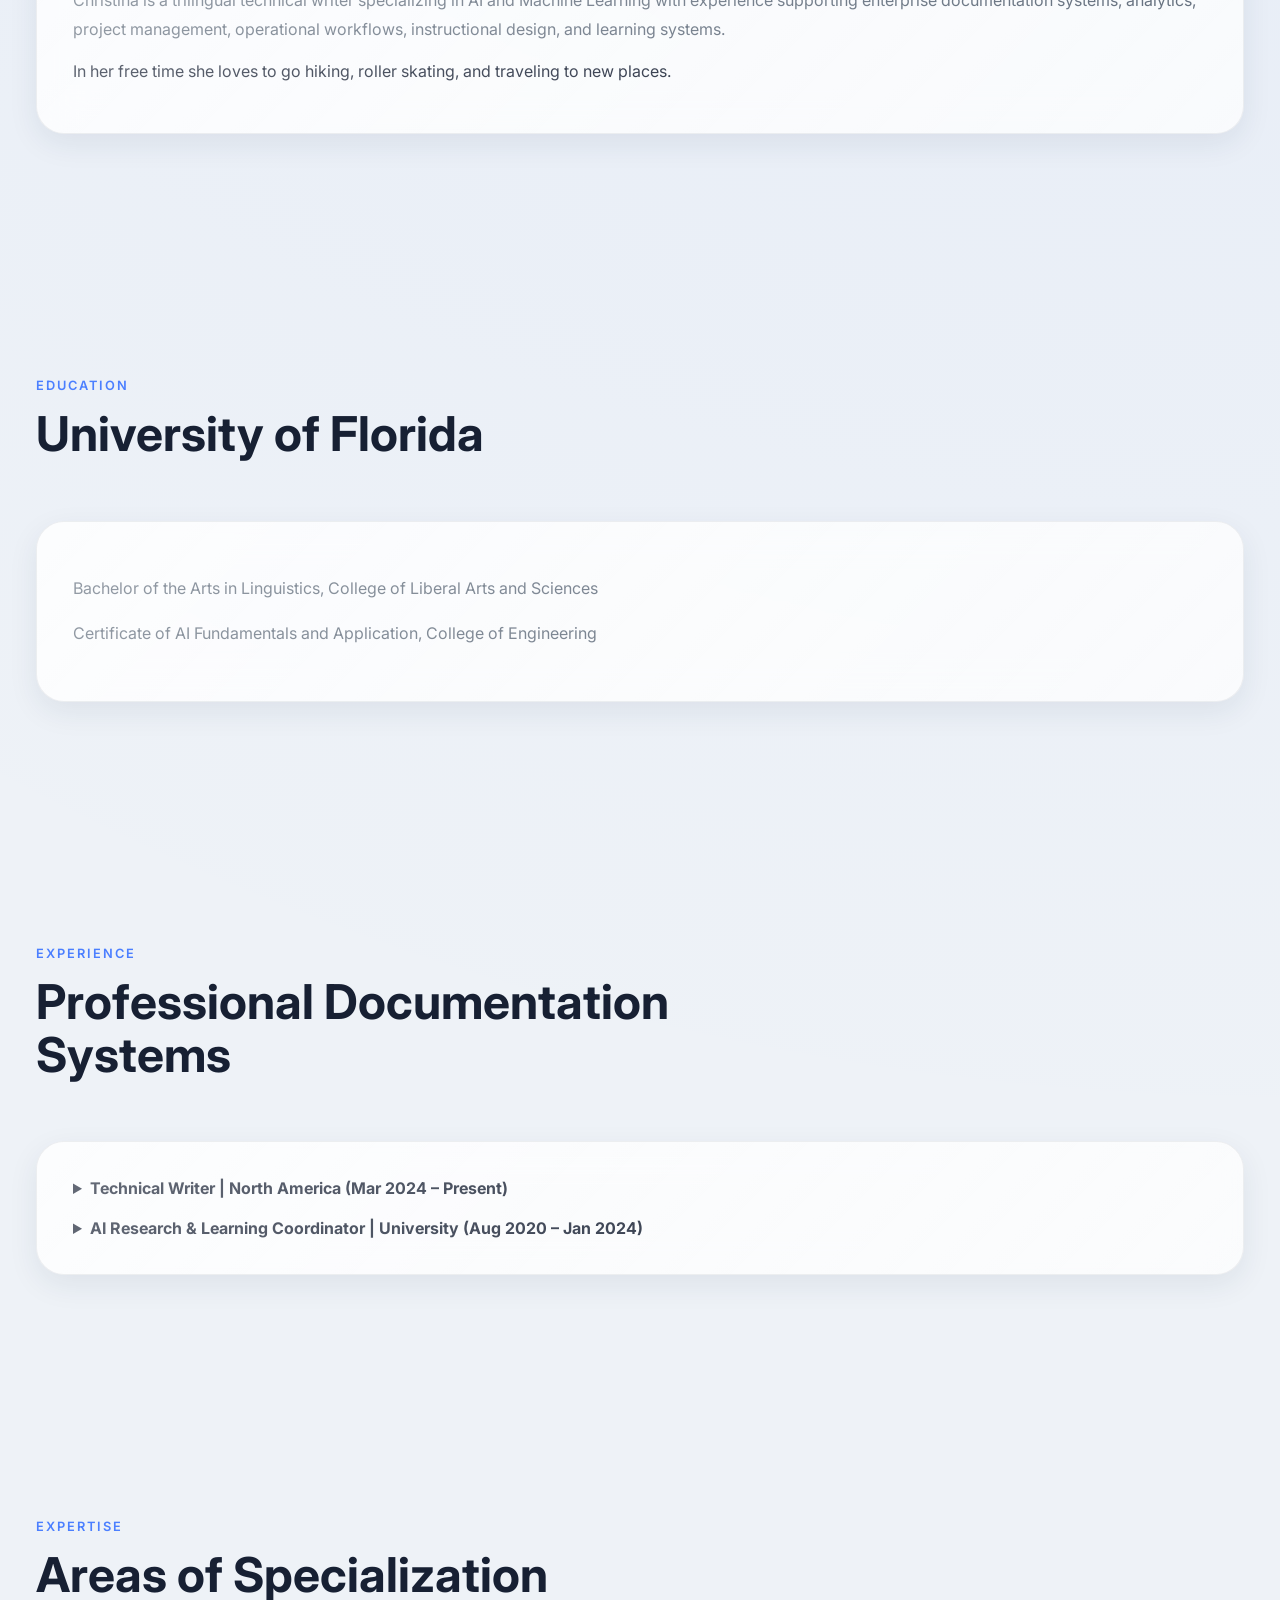
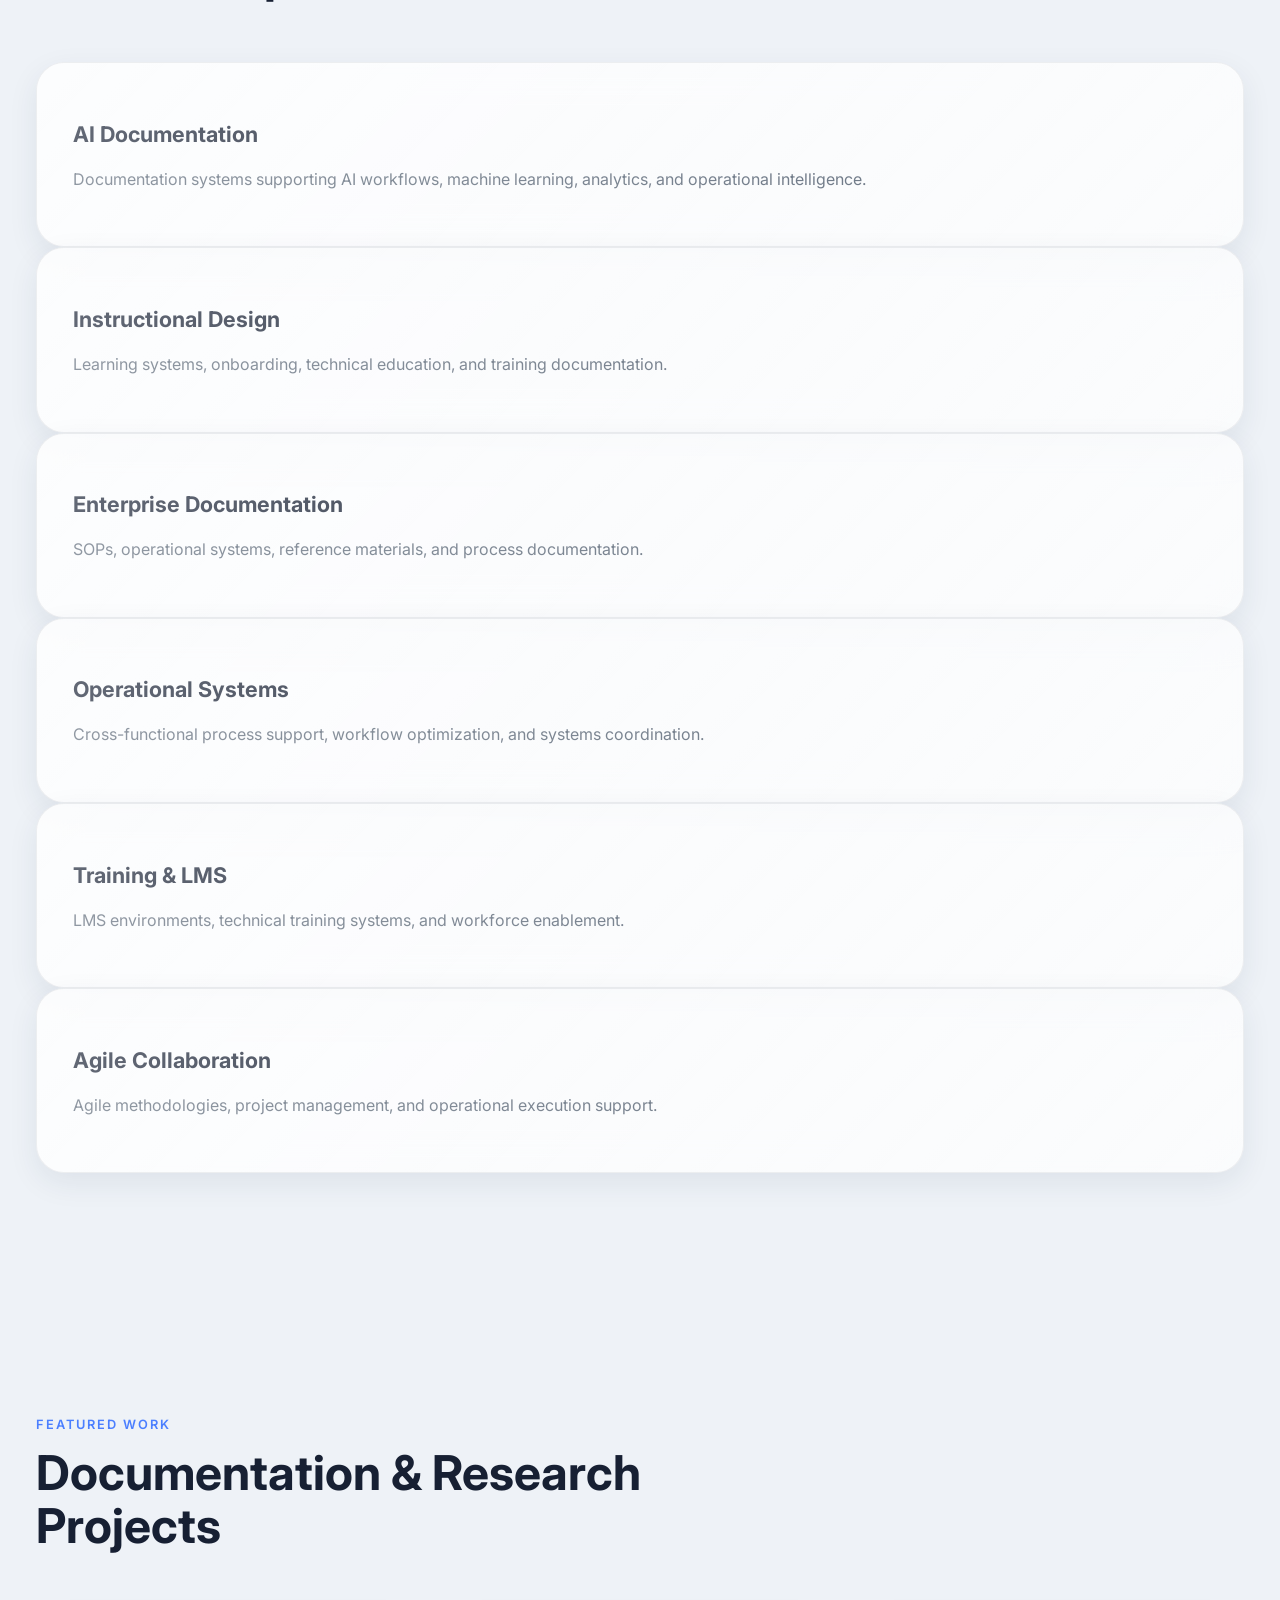
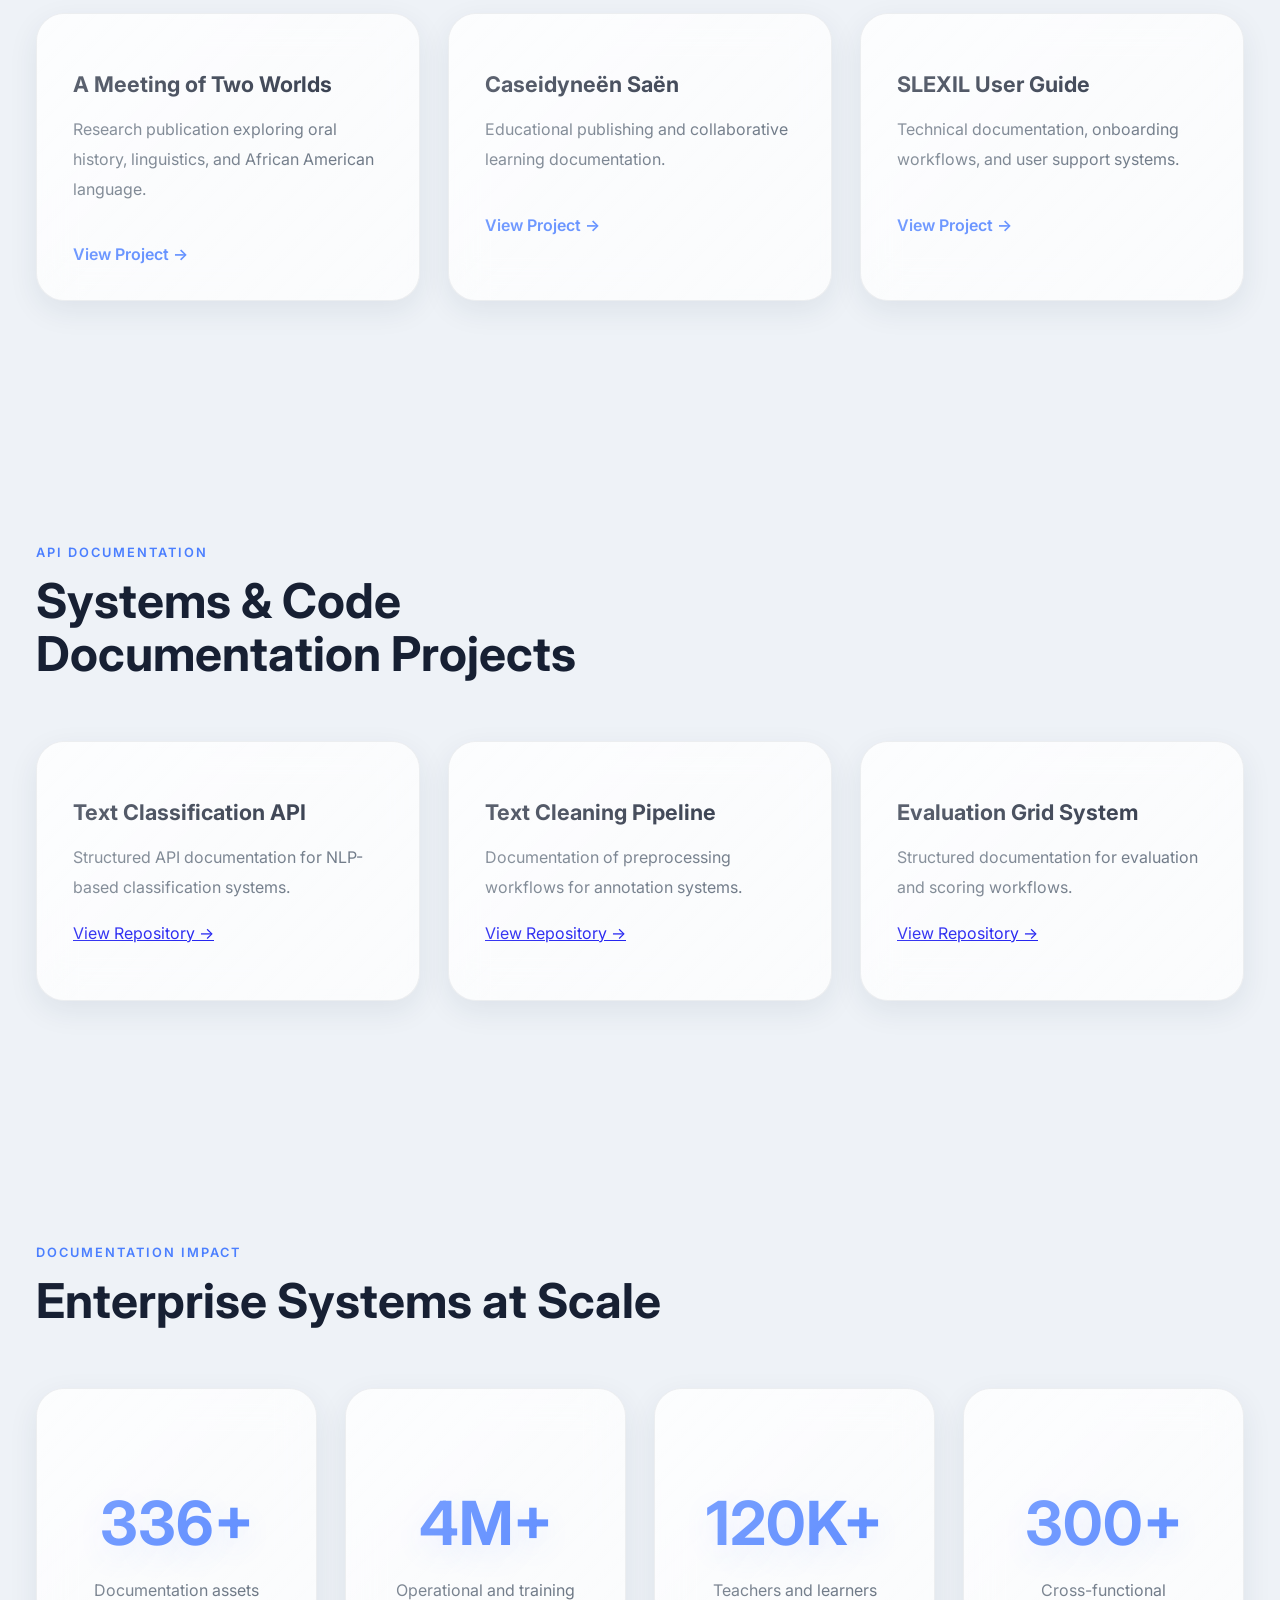
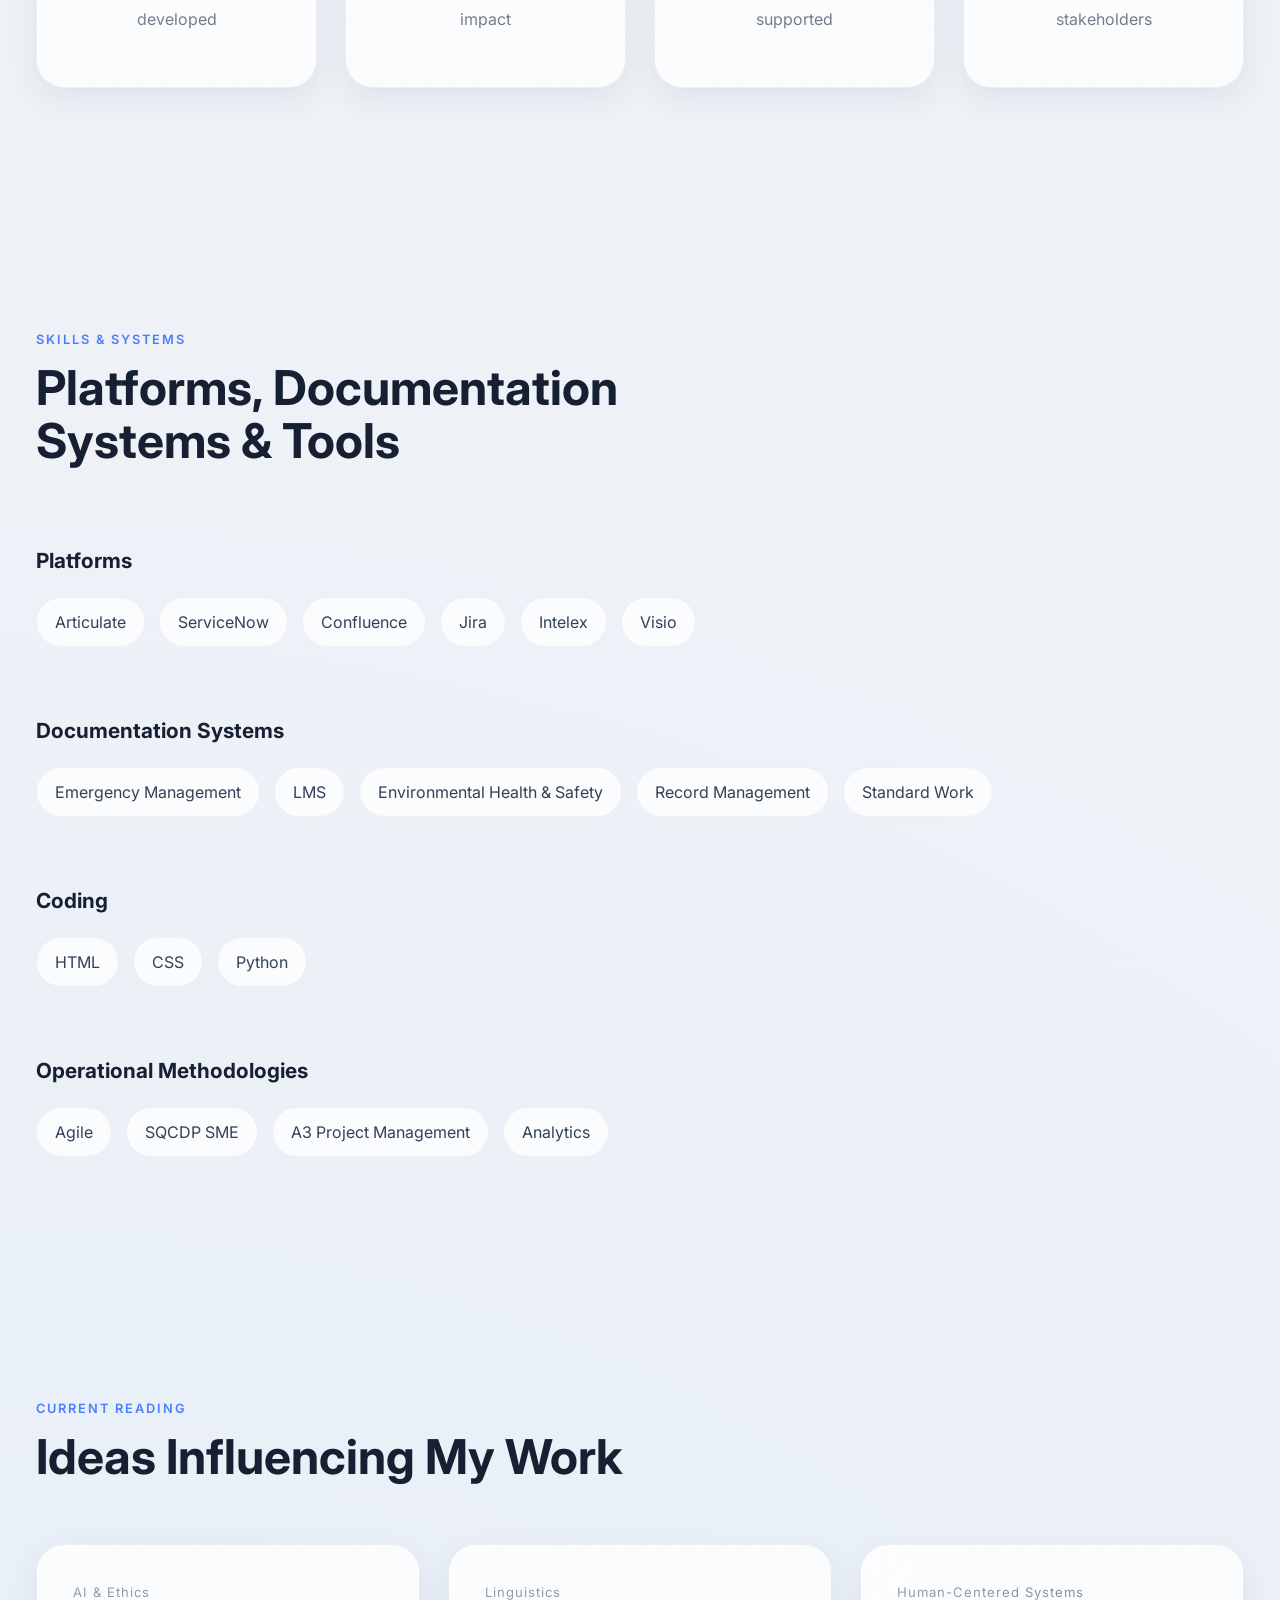
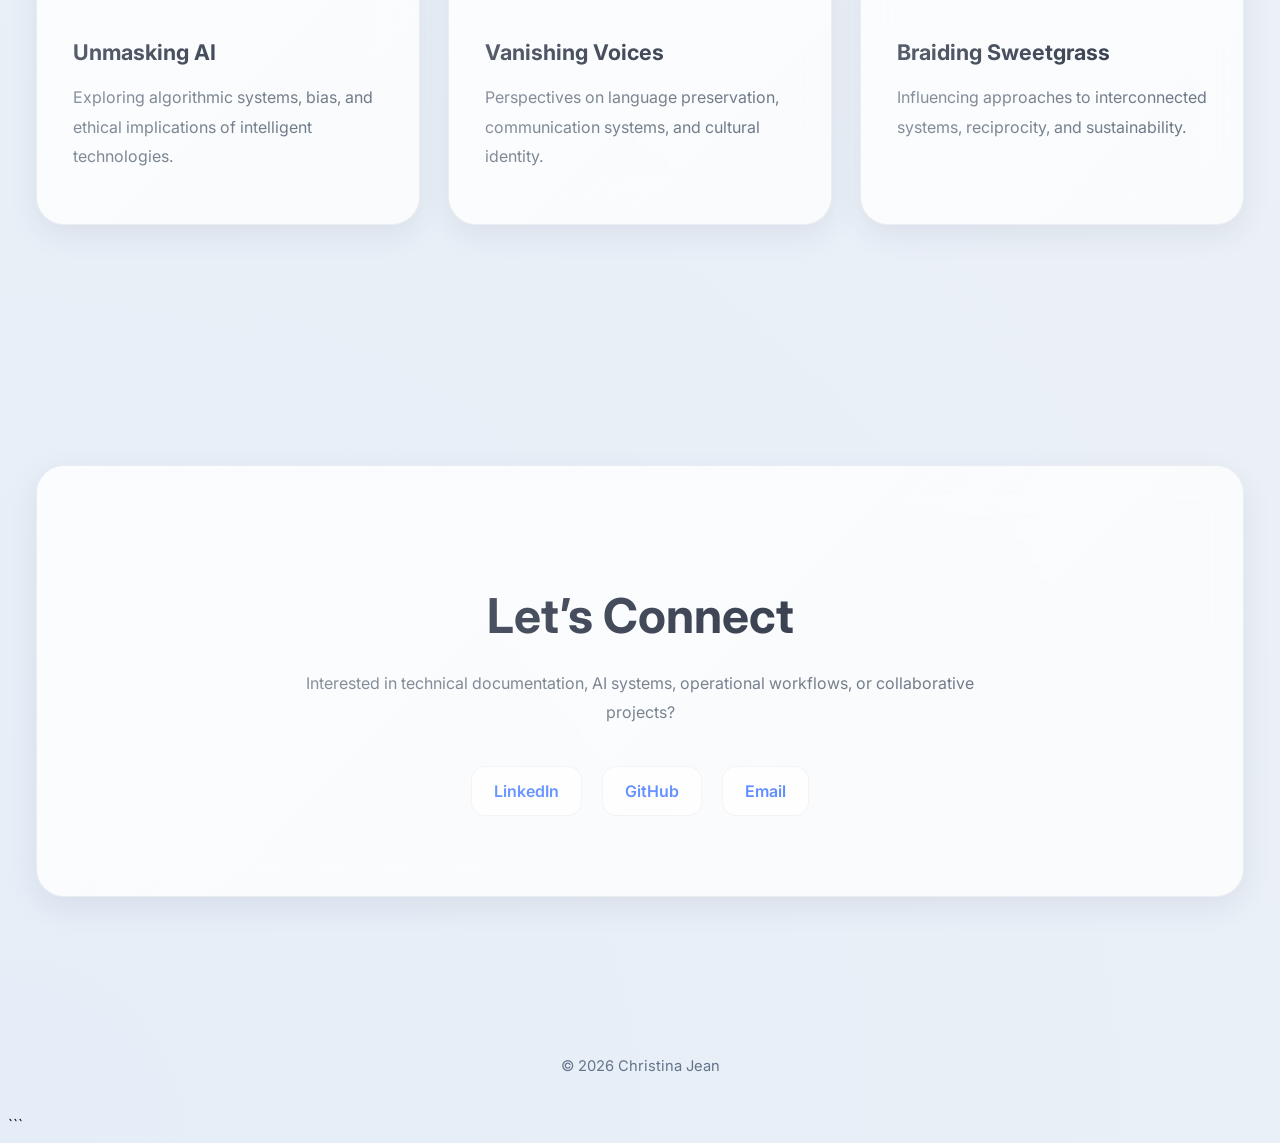
==== commit 26f55548: "Update index.html" ====
--- a/index.html
+++ b/index.html
@@ -213,14 +213,10 @@
 
   <div class="section-title">
     <span>EDUCATION</span>
-    <h2>Academic Foundation</h2>
+    <h2>University of Florida</h2>
   </div>
 
   <div class="glass-card">
-
-    <p>
-      University of Florida 2023
-    </p>
 
     <p>
       Bachelor of the Arts in Linguistics, College of Liberal Arts and Sciences
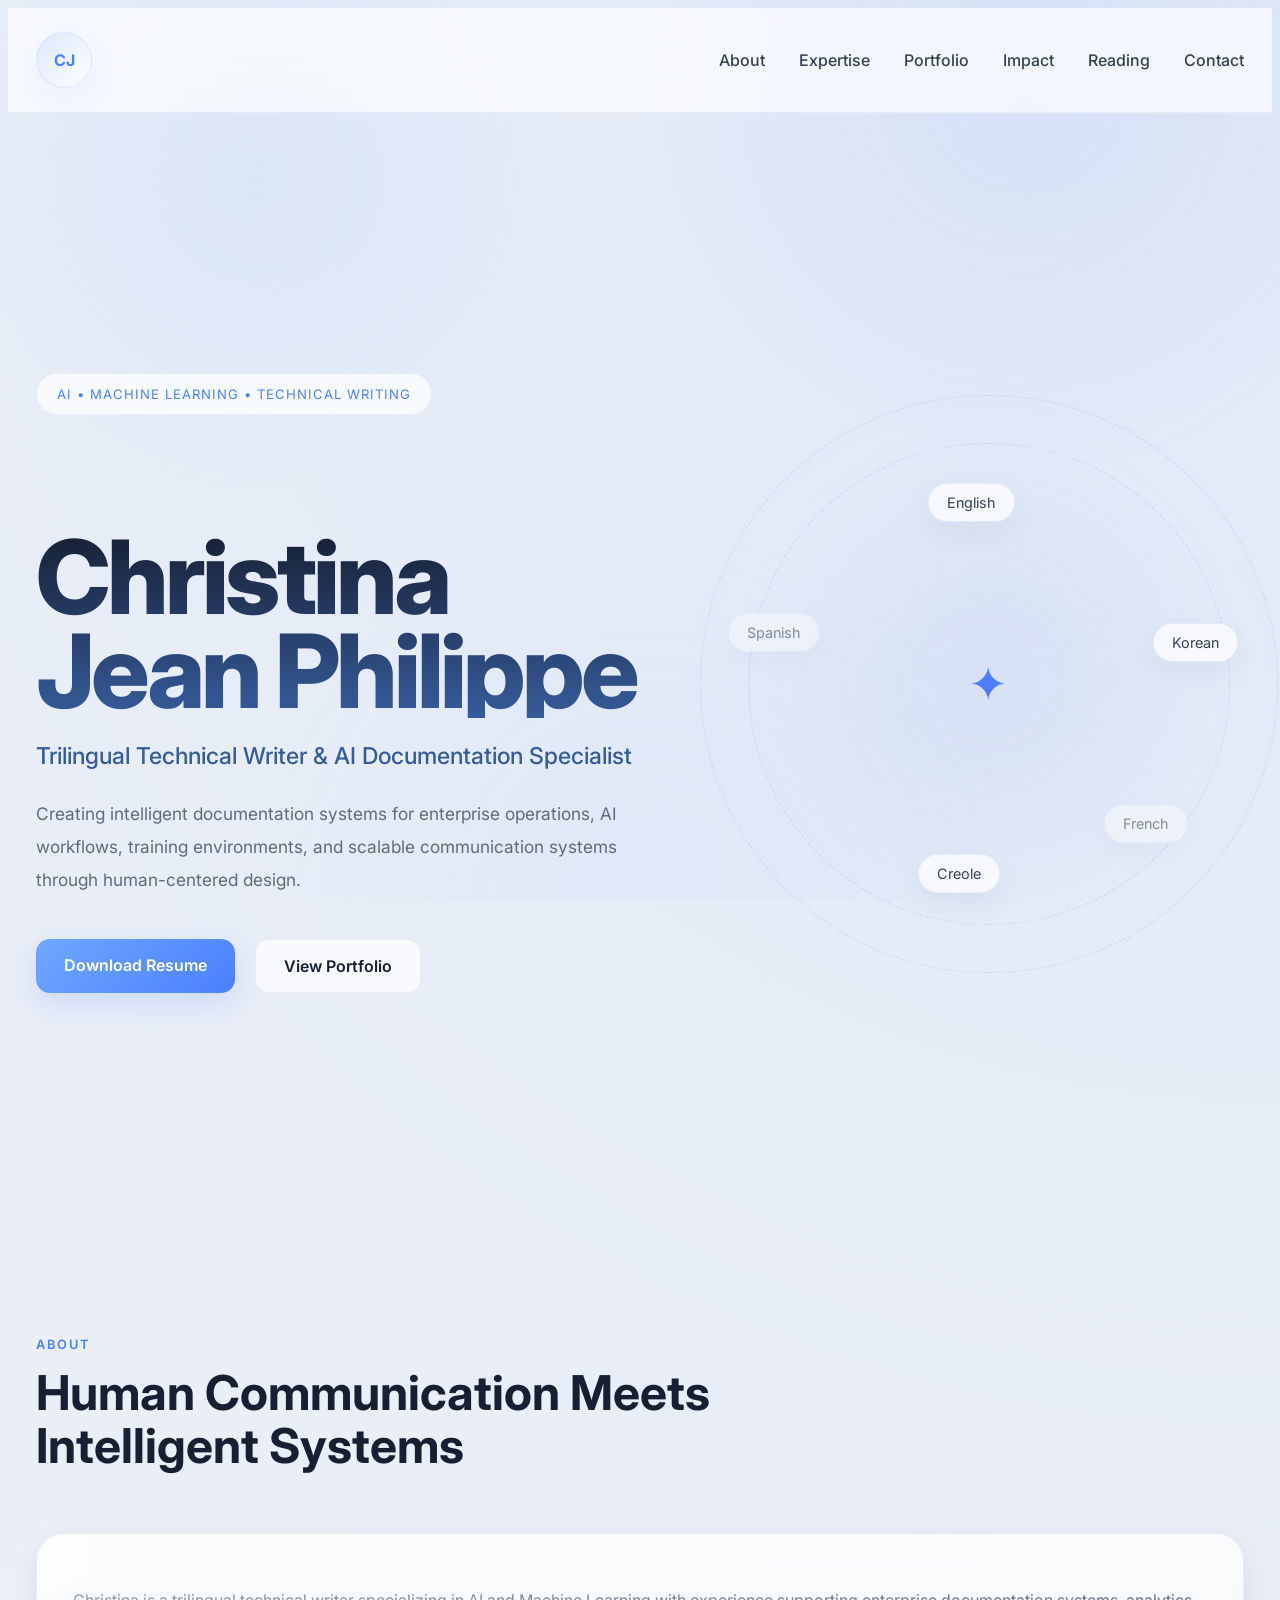
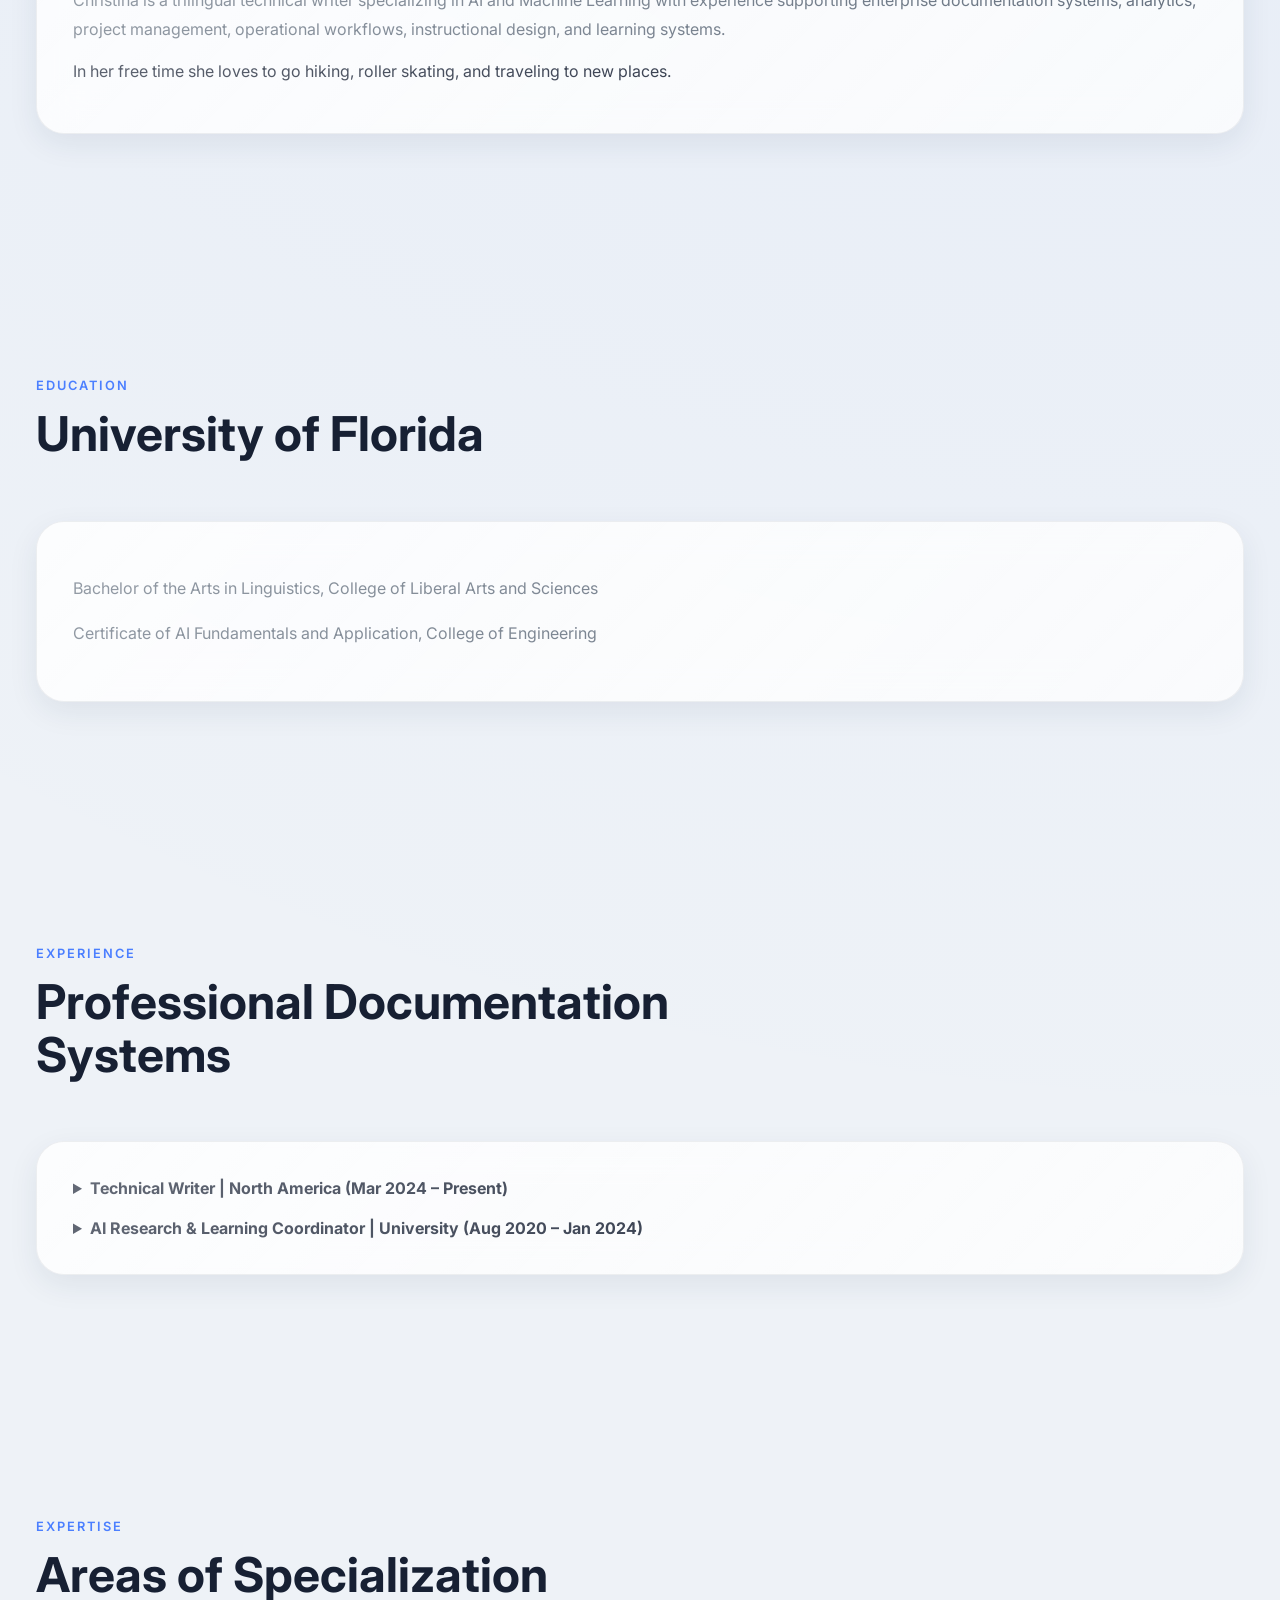
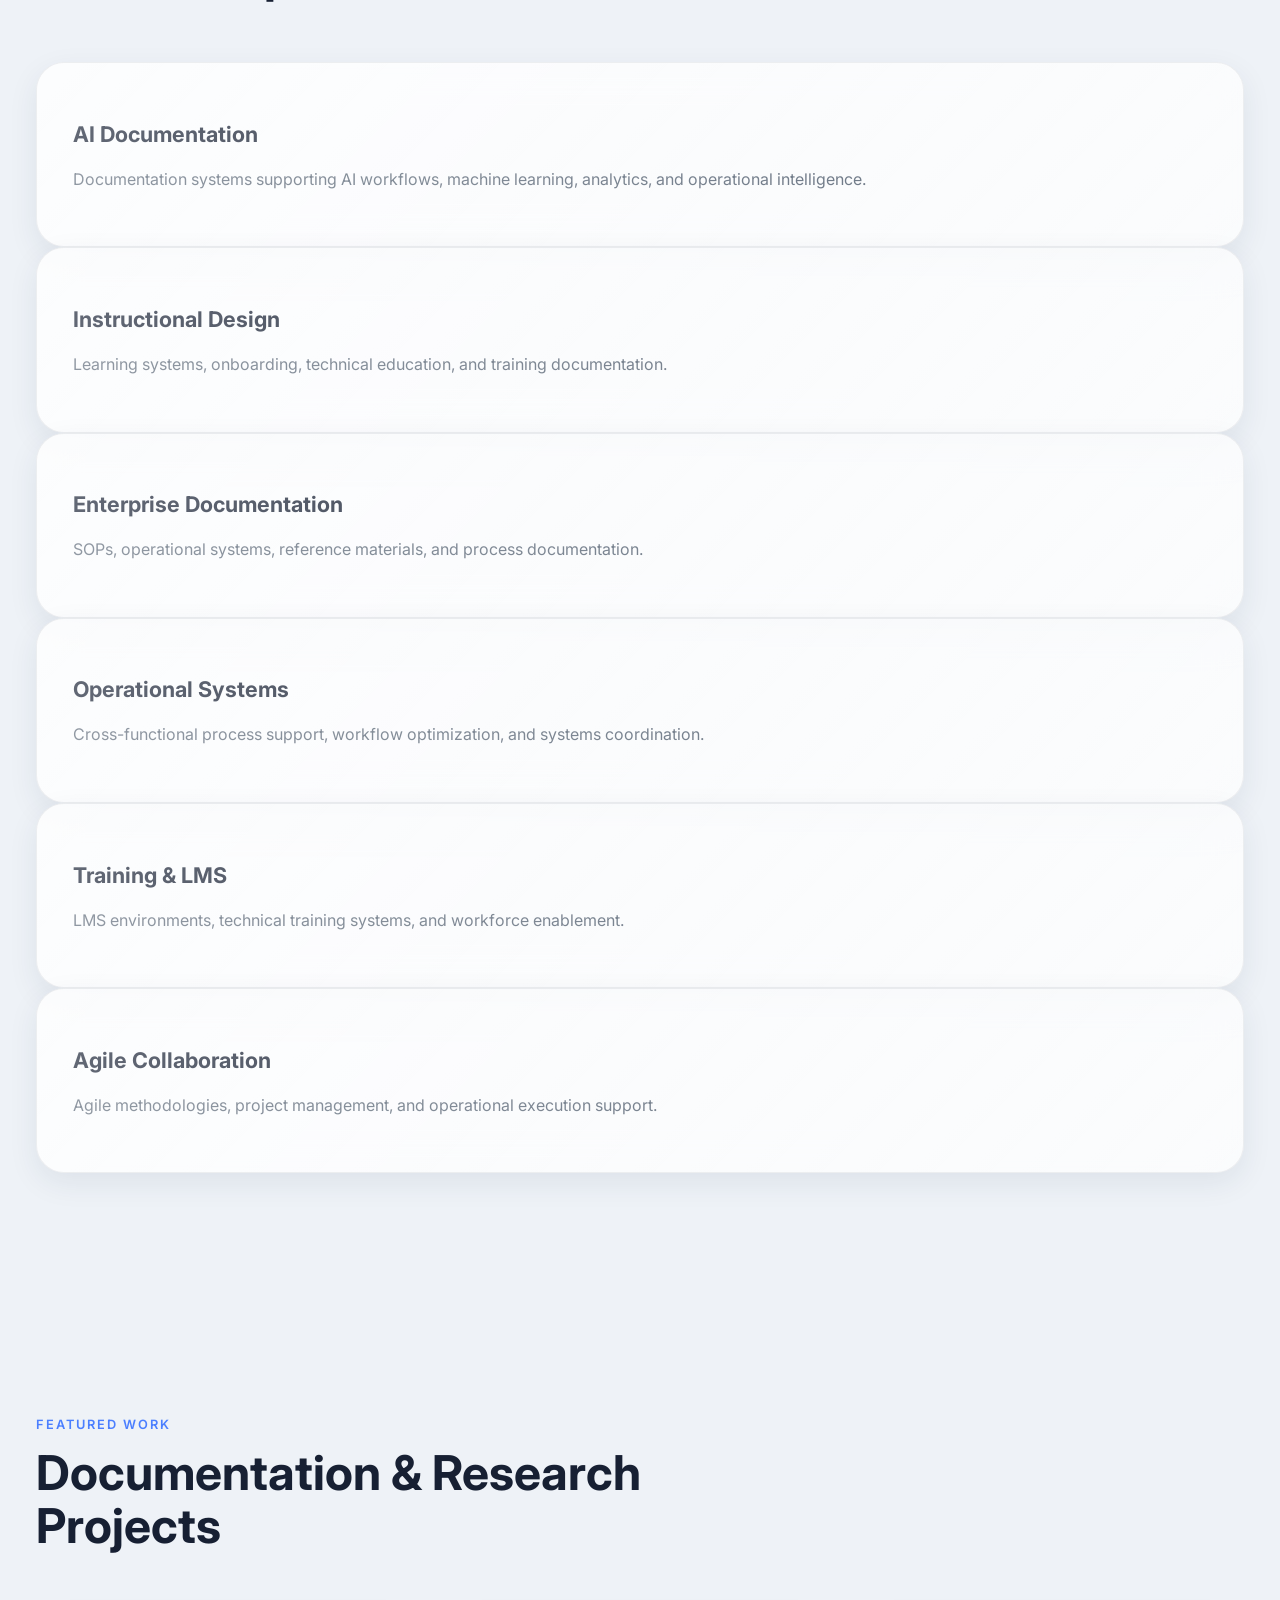
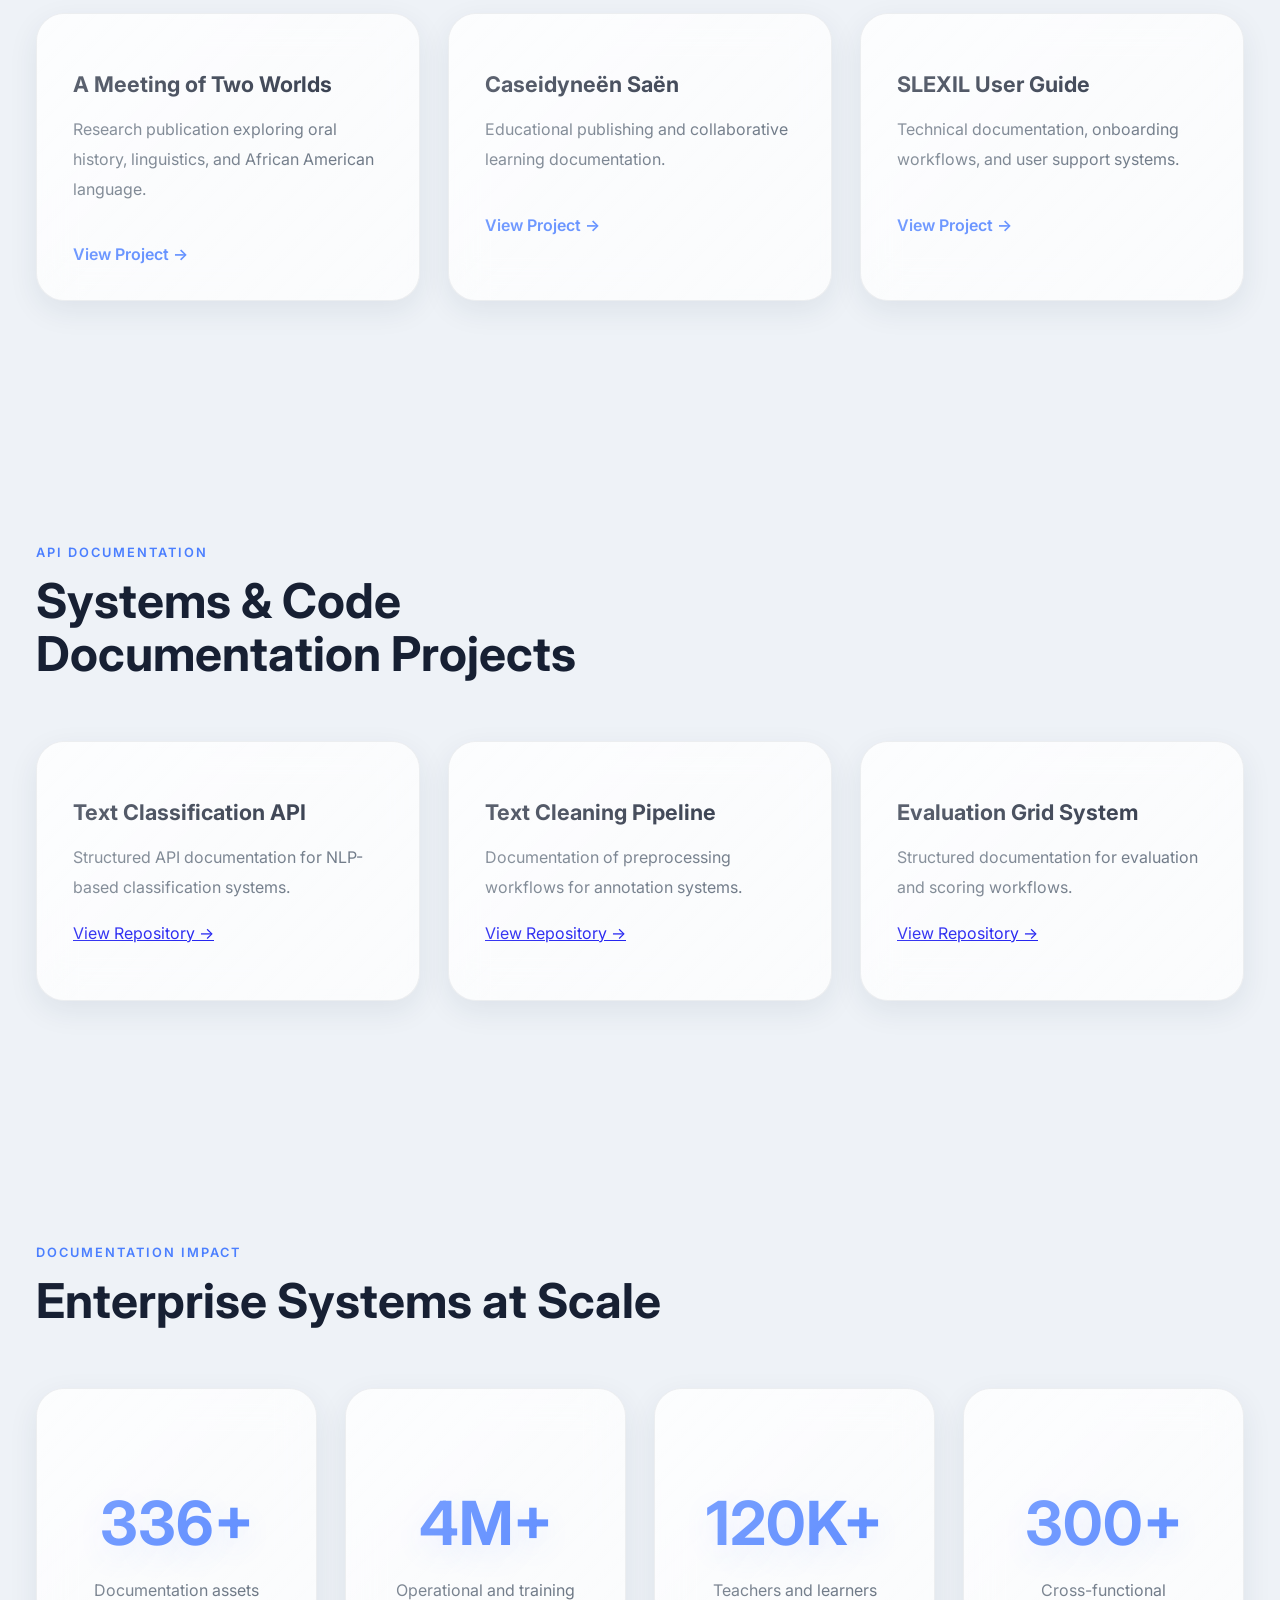
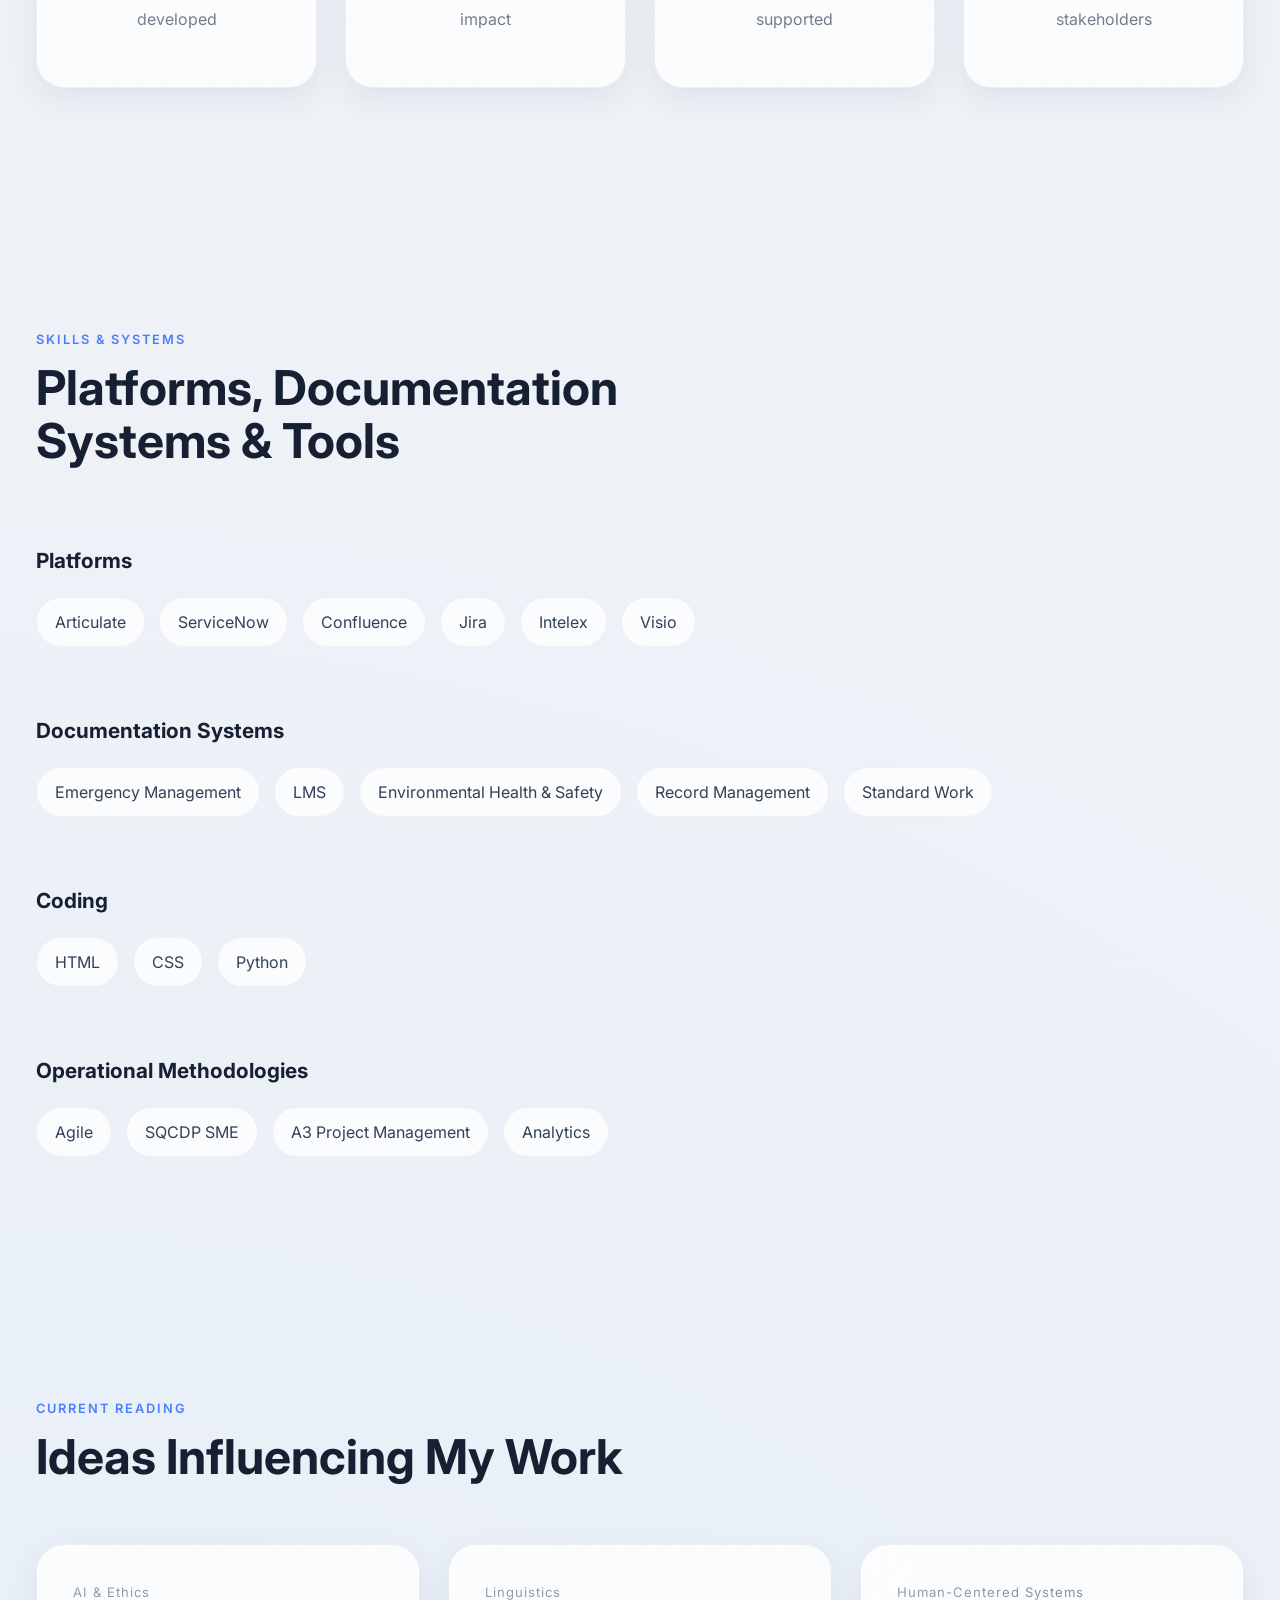
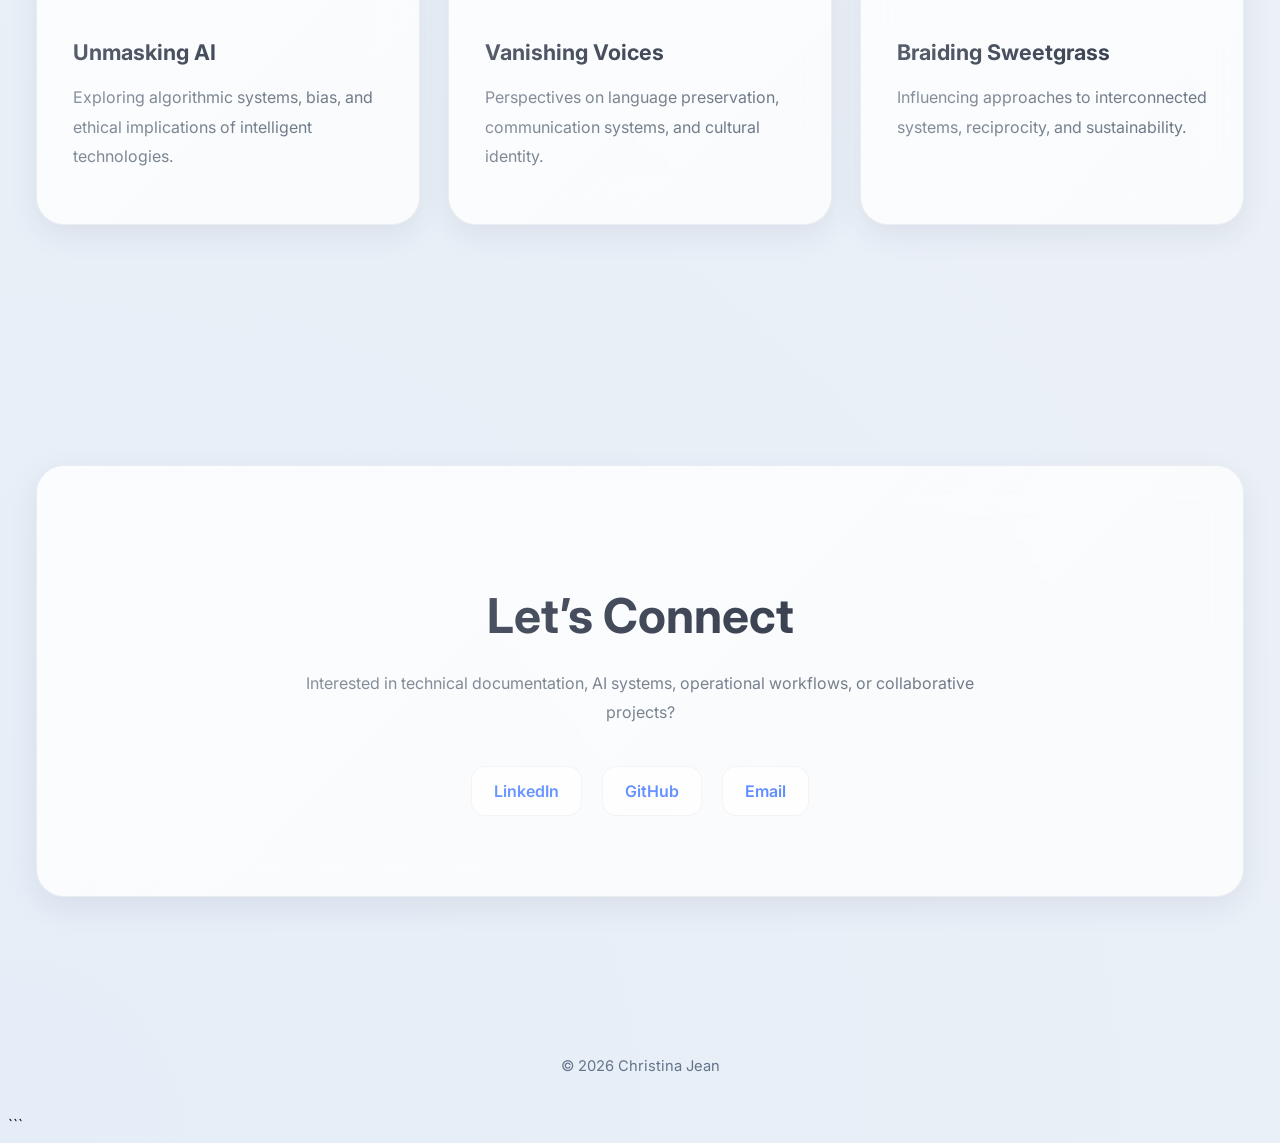
==== commit 1a43a043: "Update index.html" ====
--- a/index.html
+++ b/index.html
@@ -93,7 +93,7 @@
       </div>
 
       <h1>
-        Christina Jean
+        Christina Jean Philippe
       </h1>
 
       <h2>
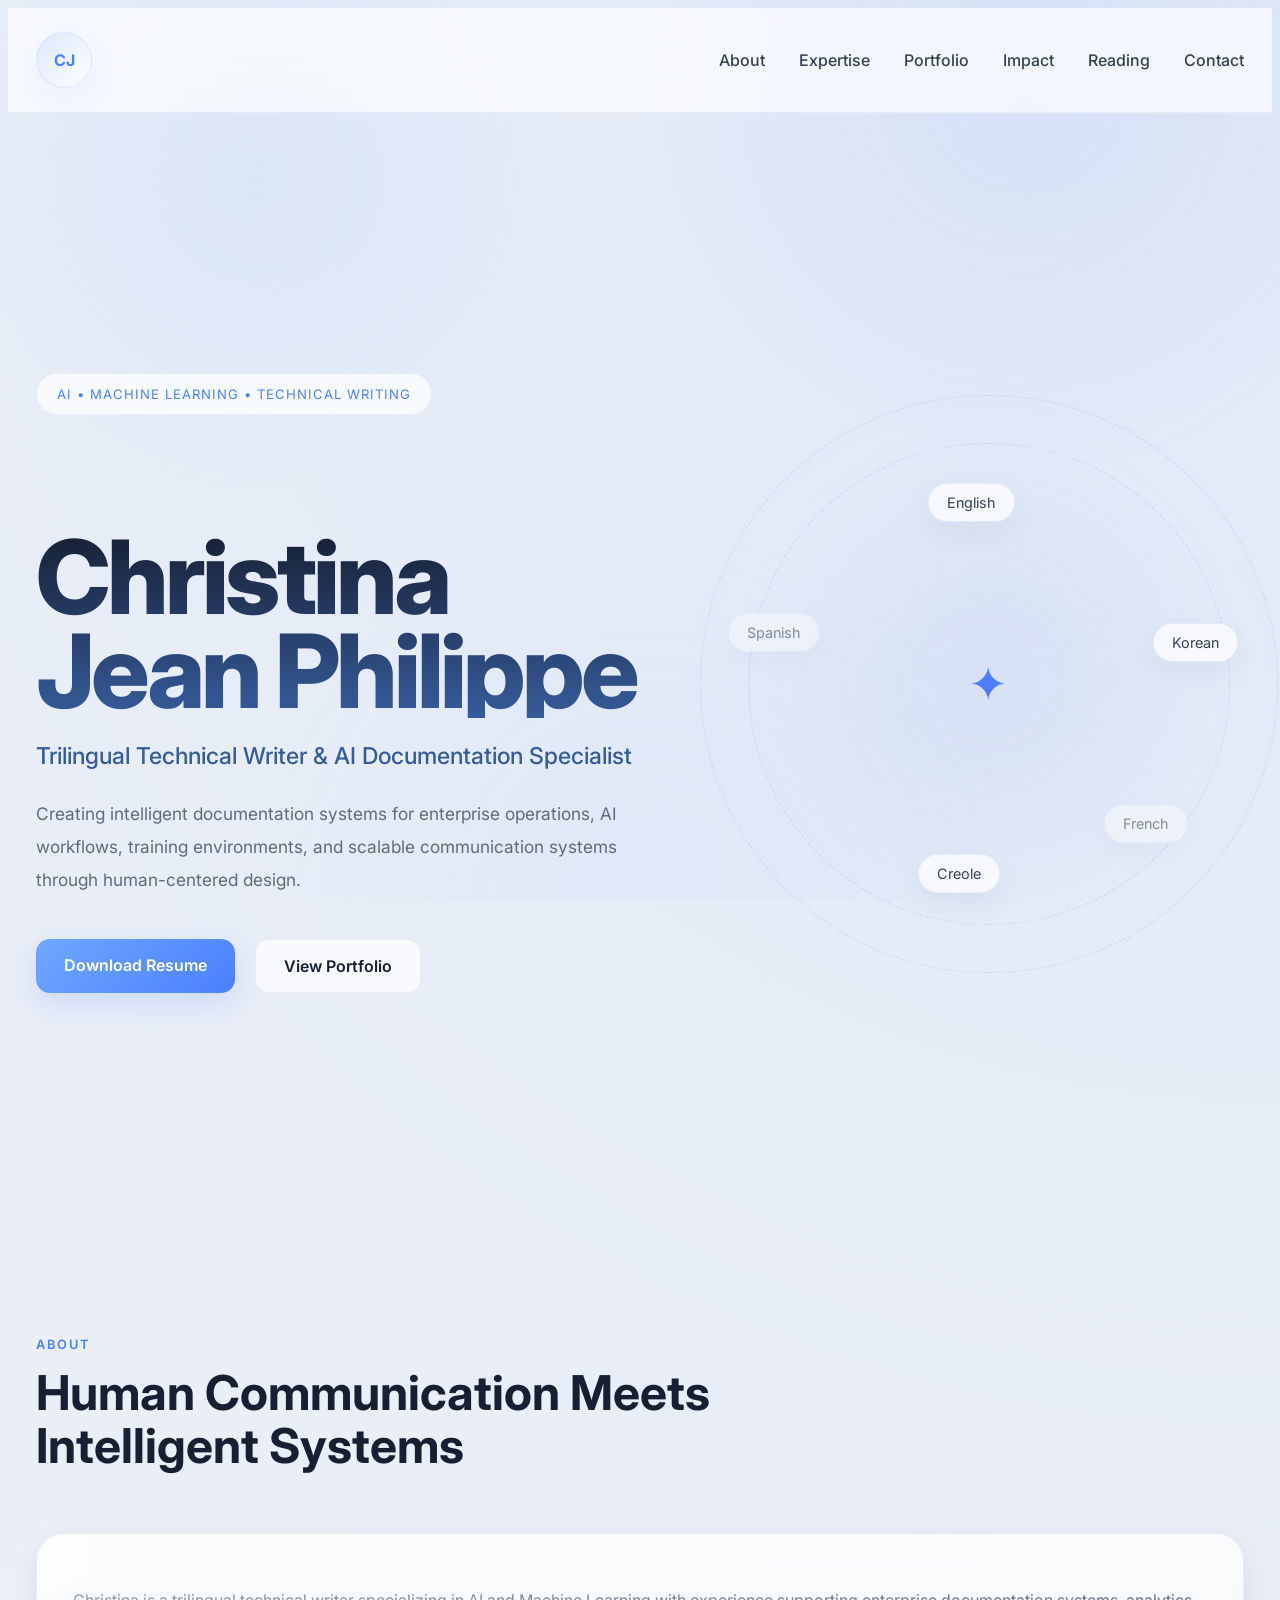
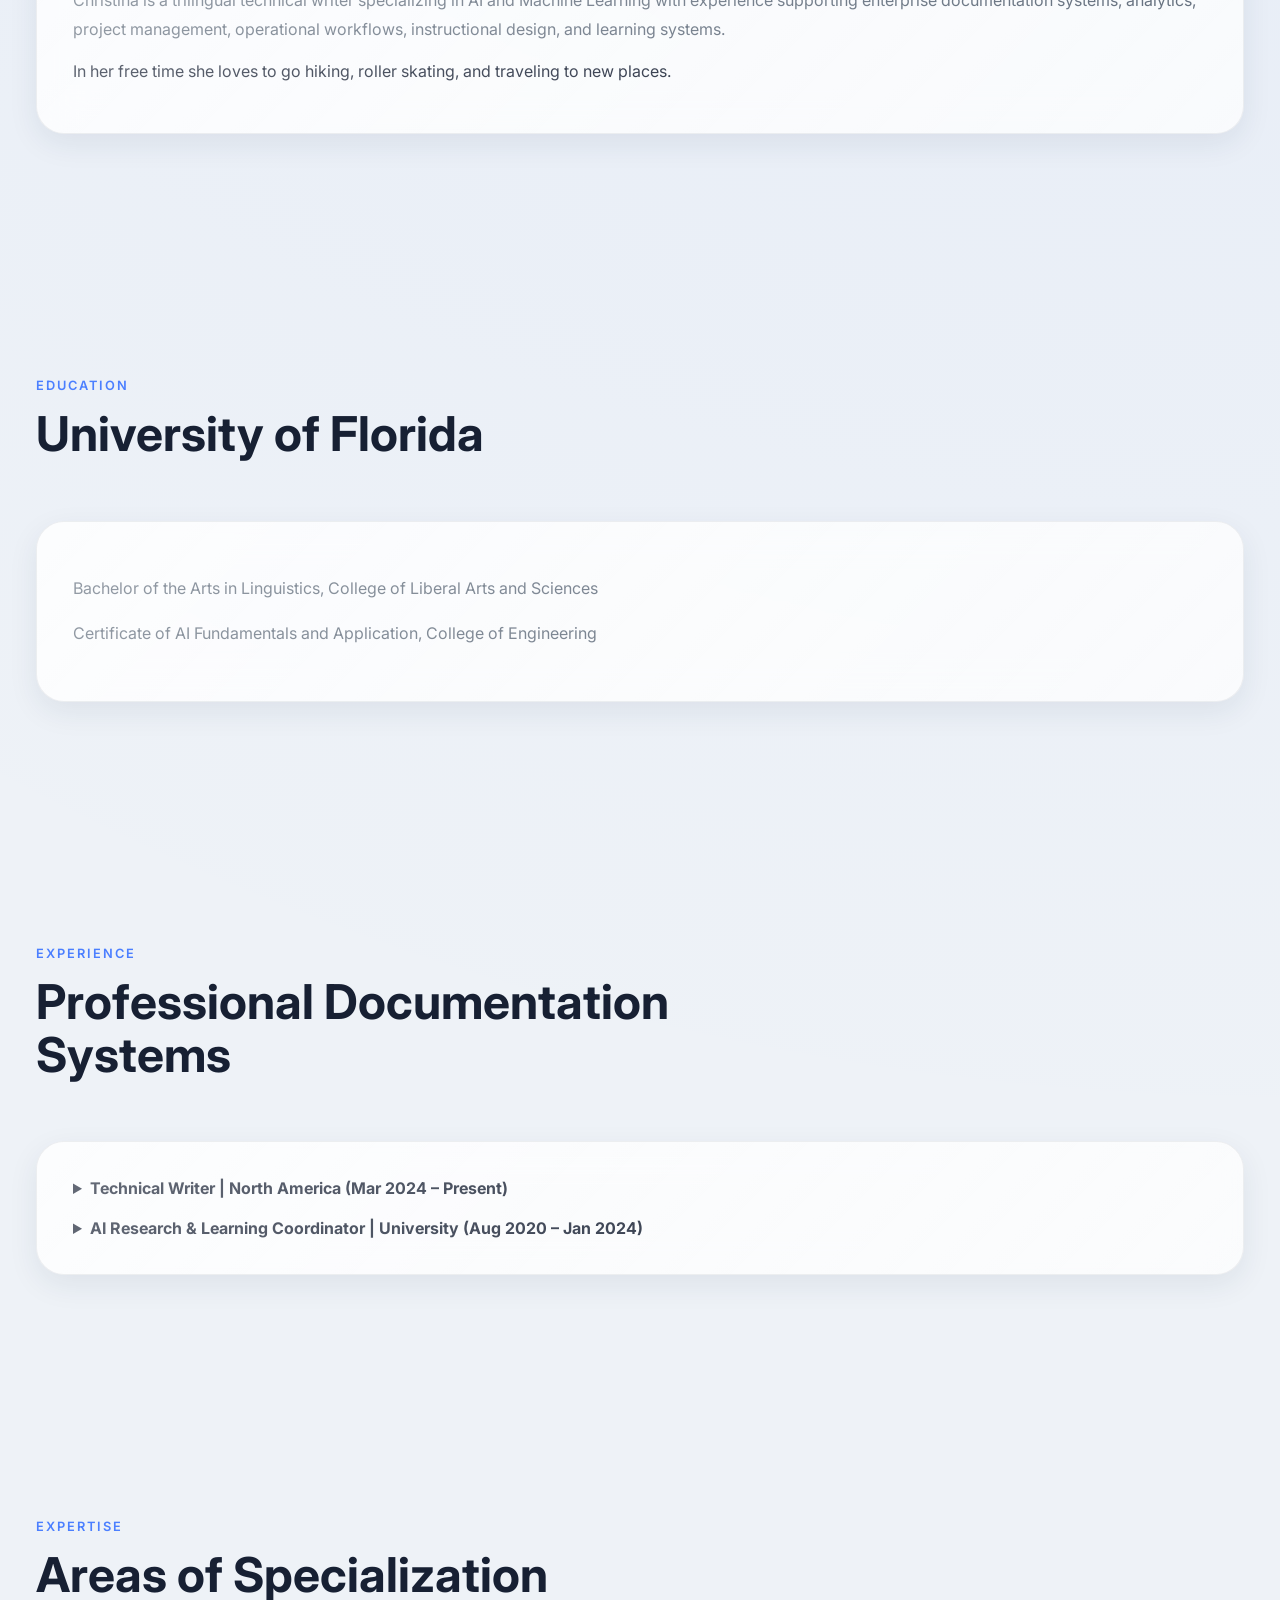
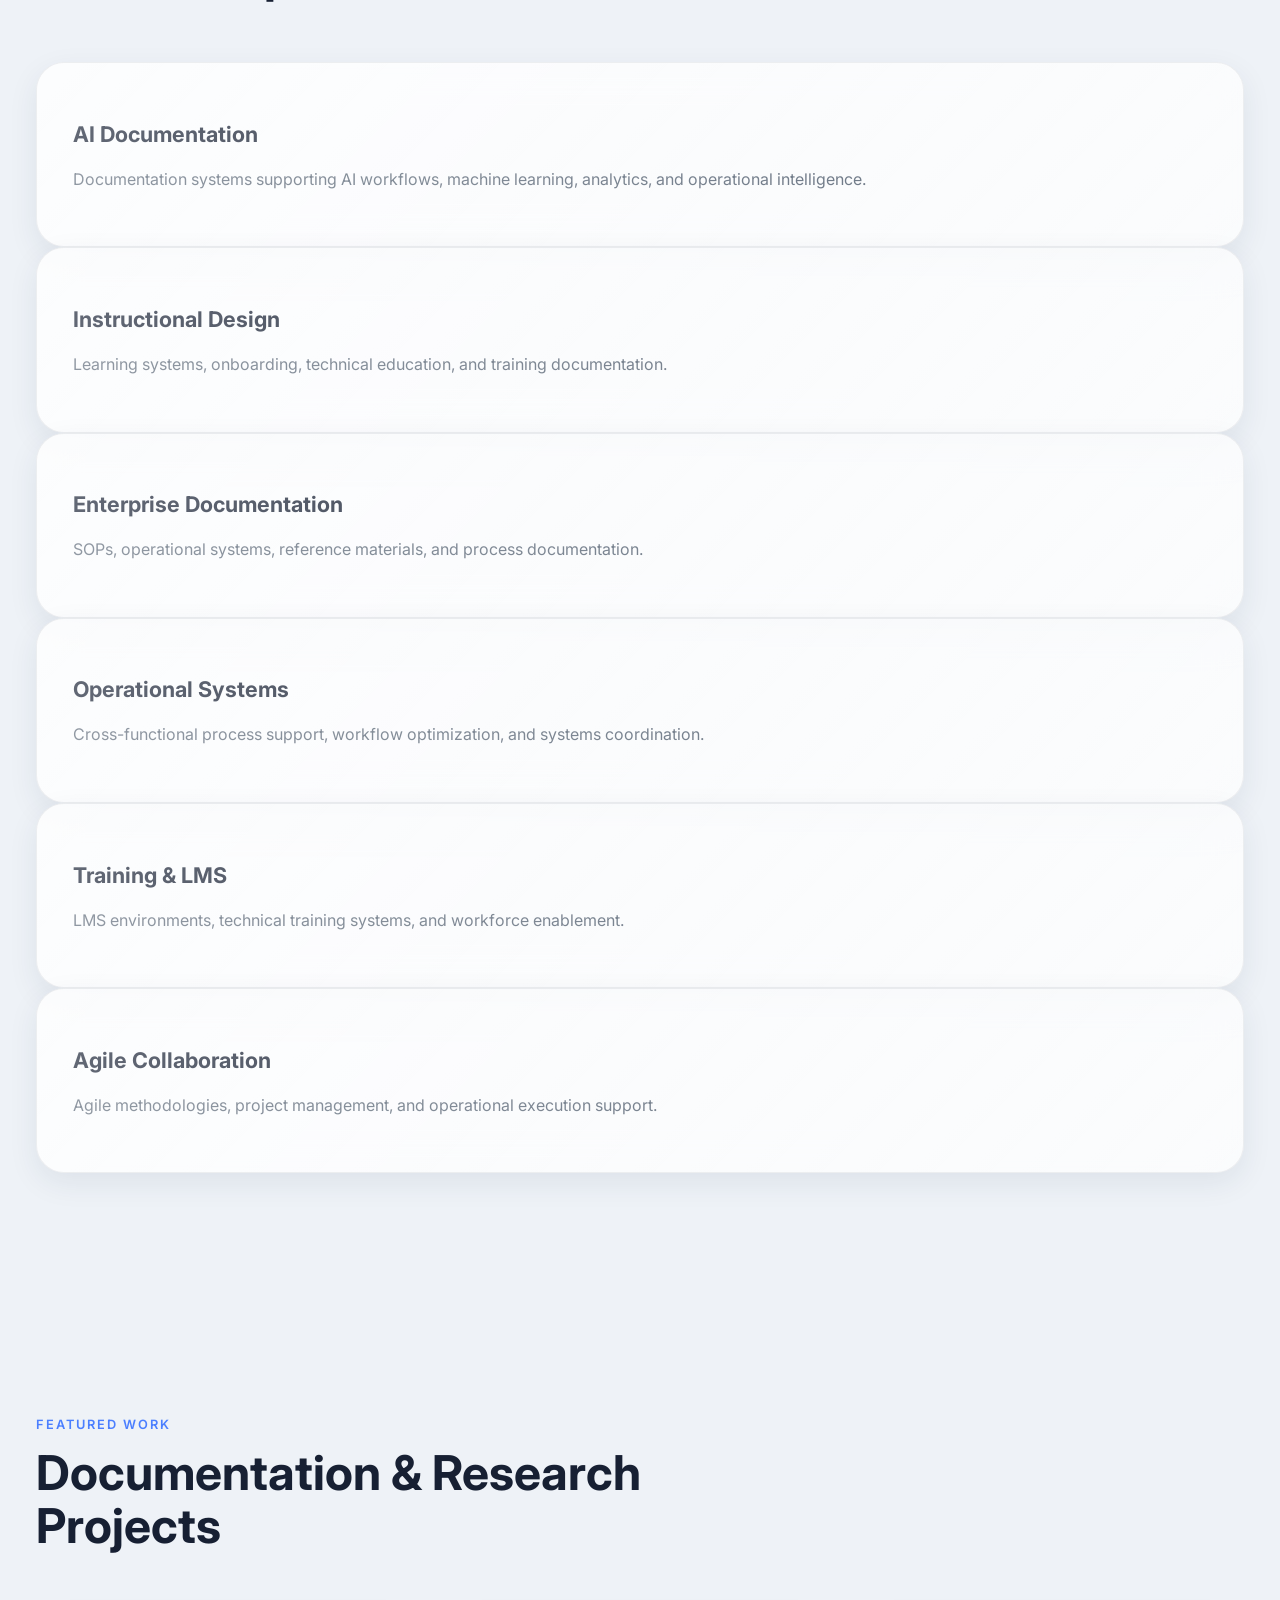
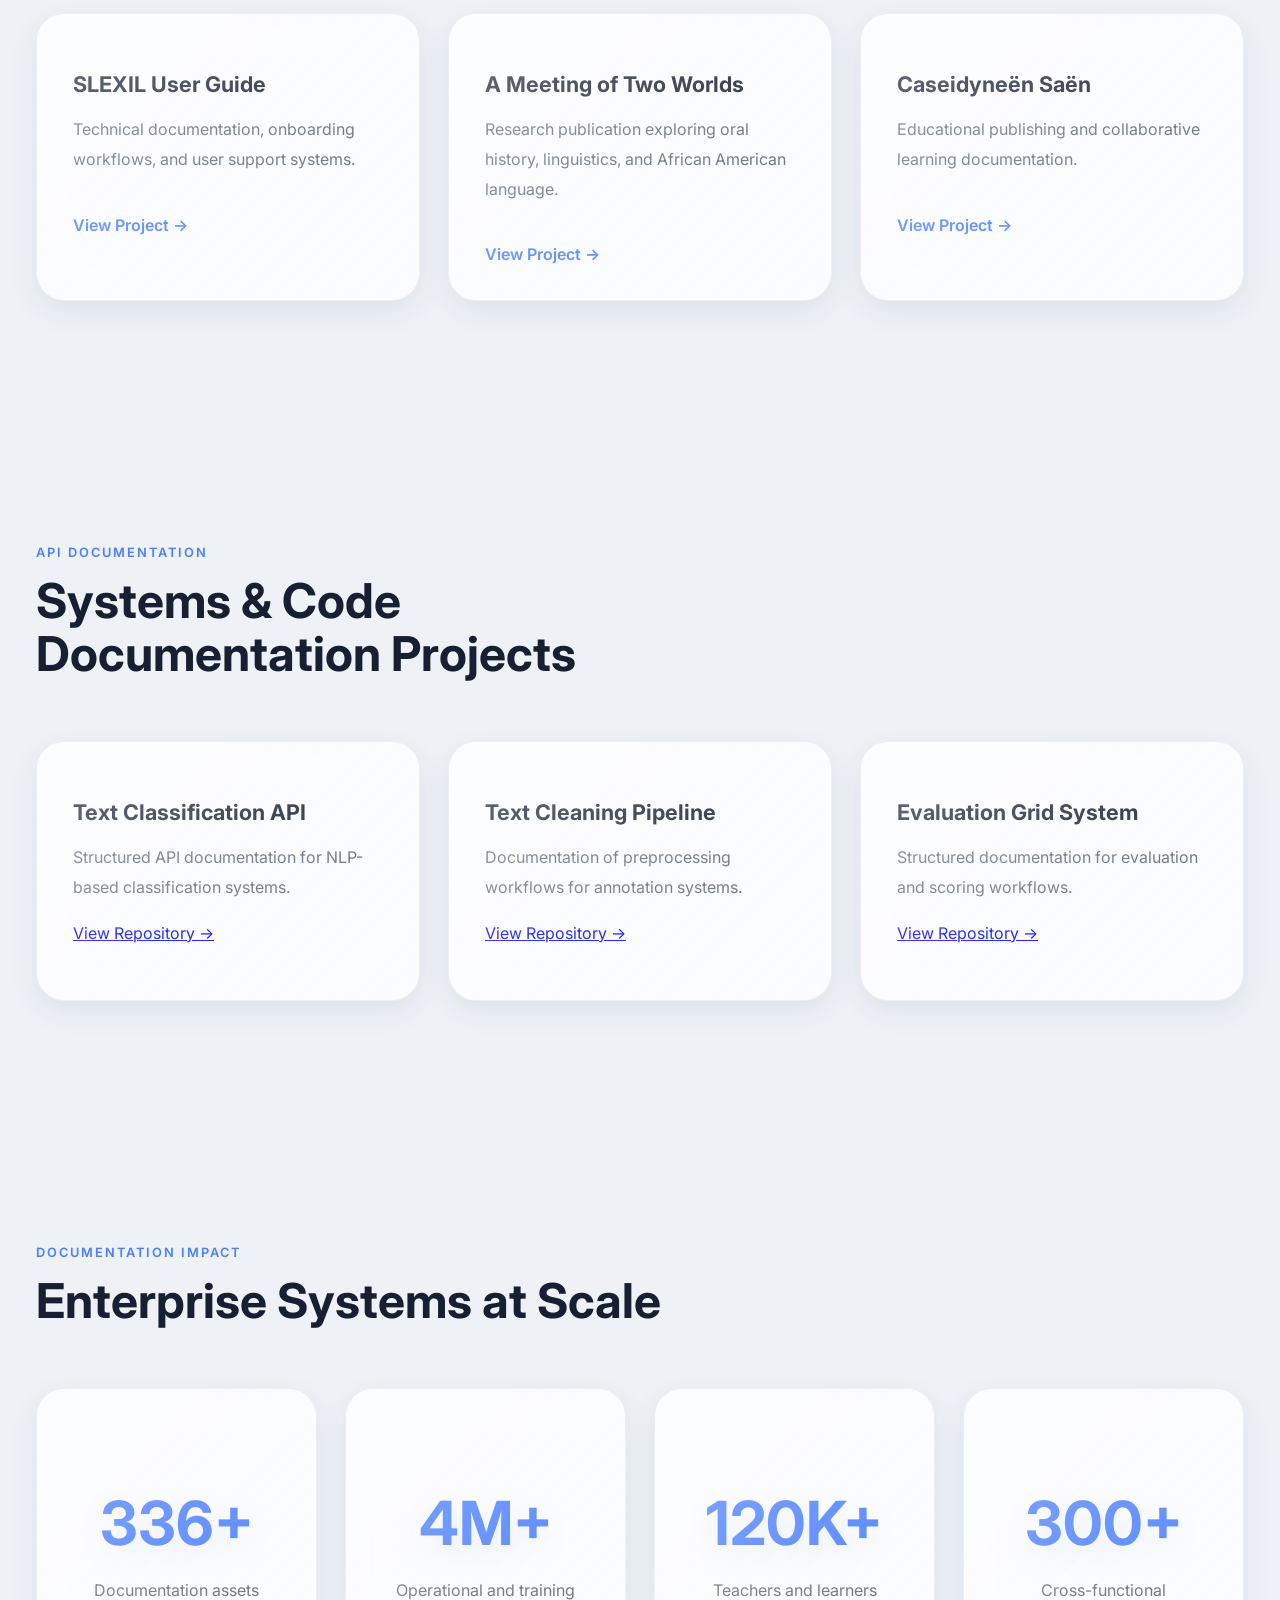
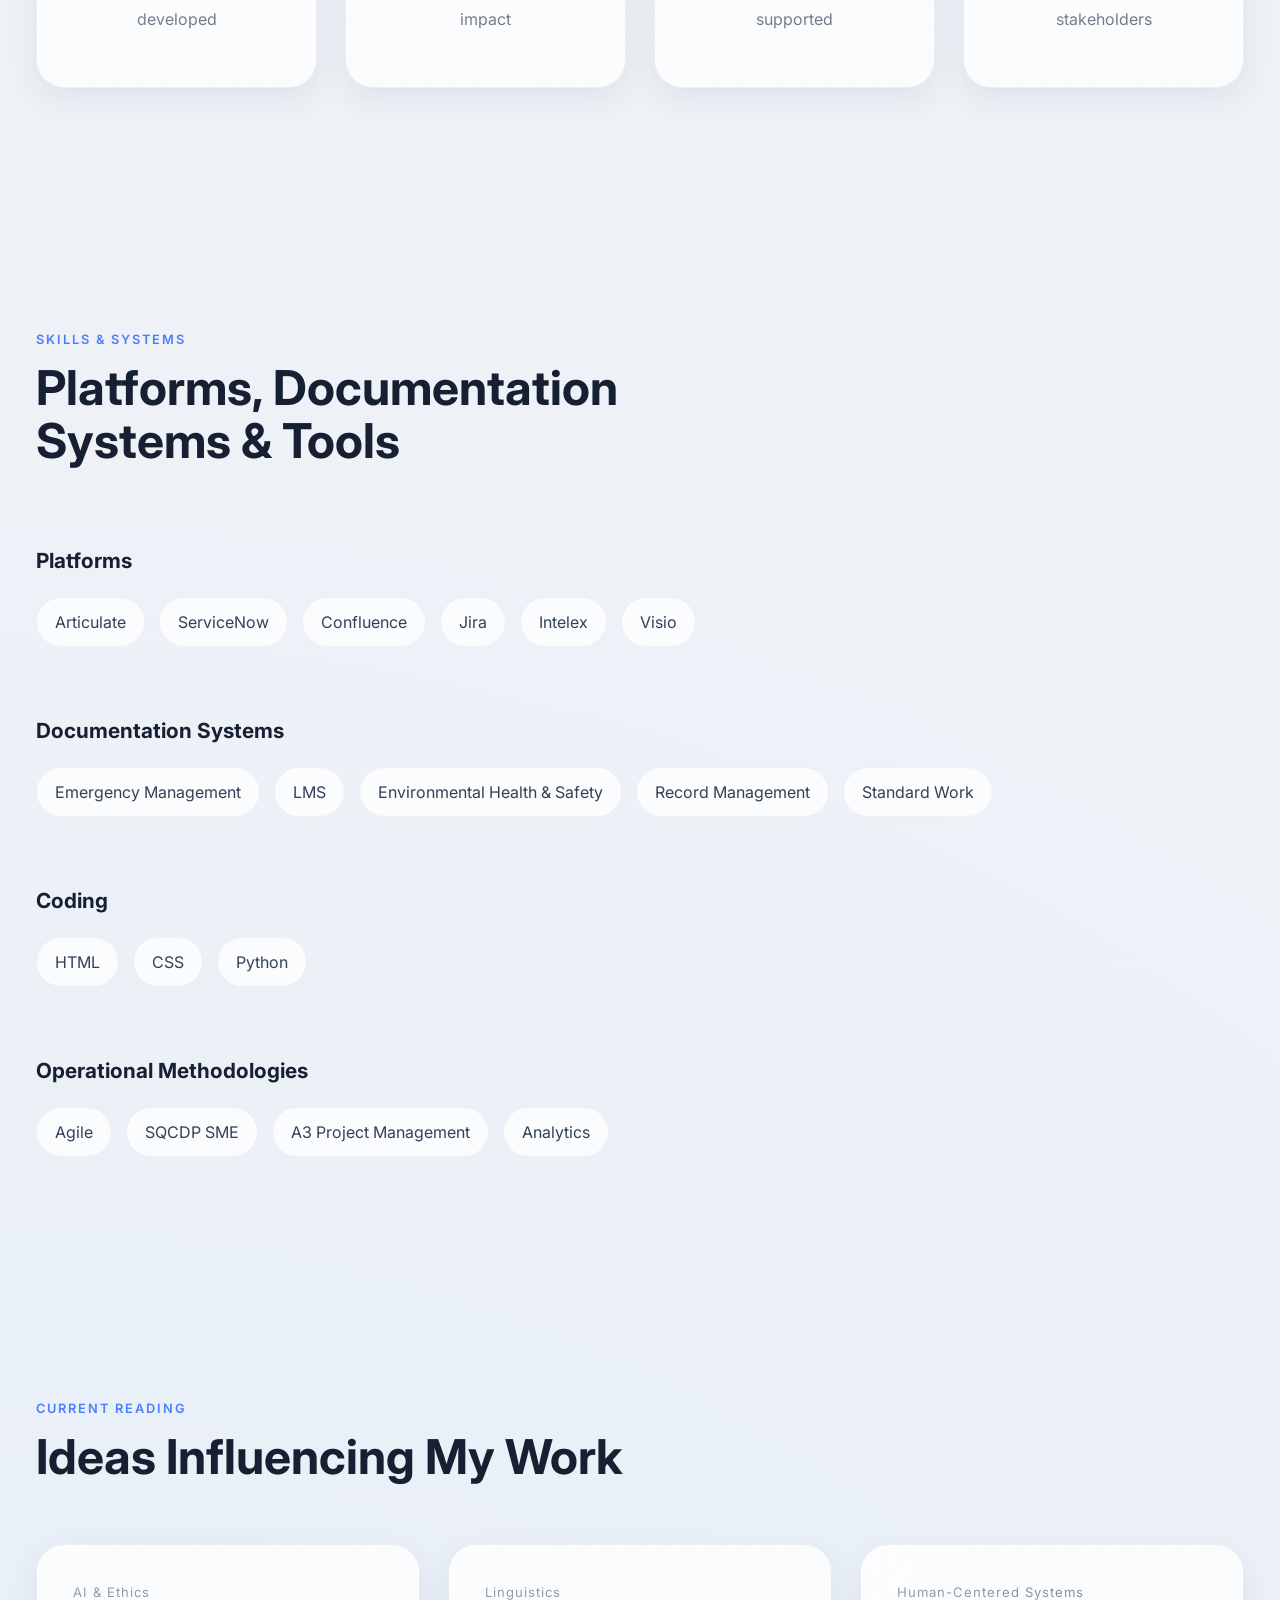
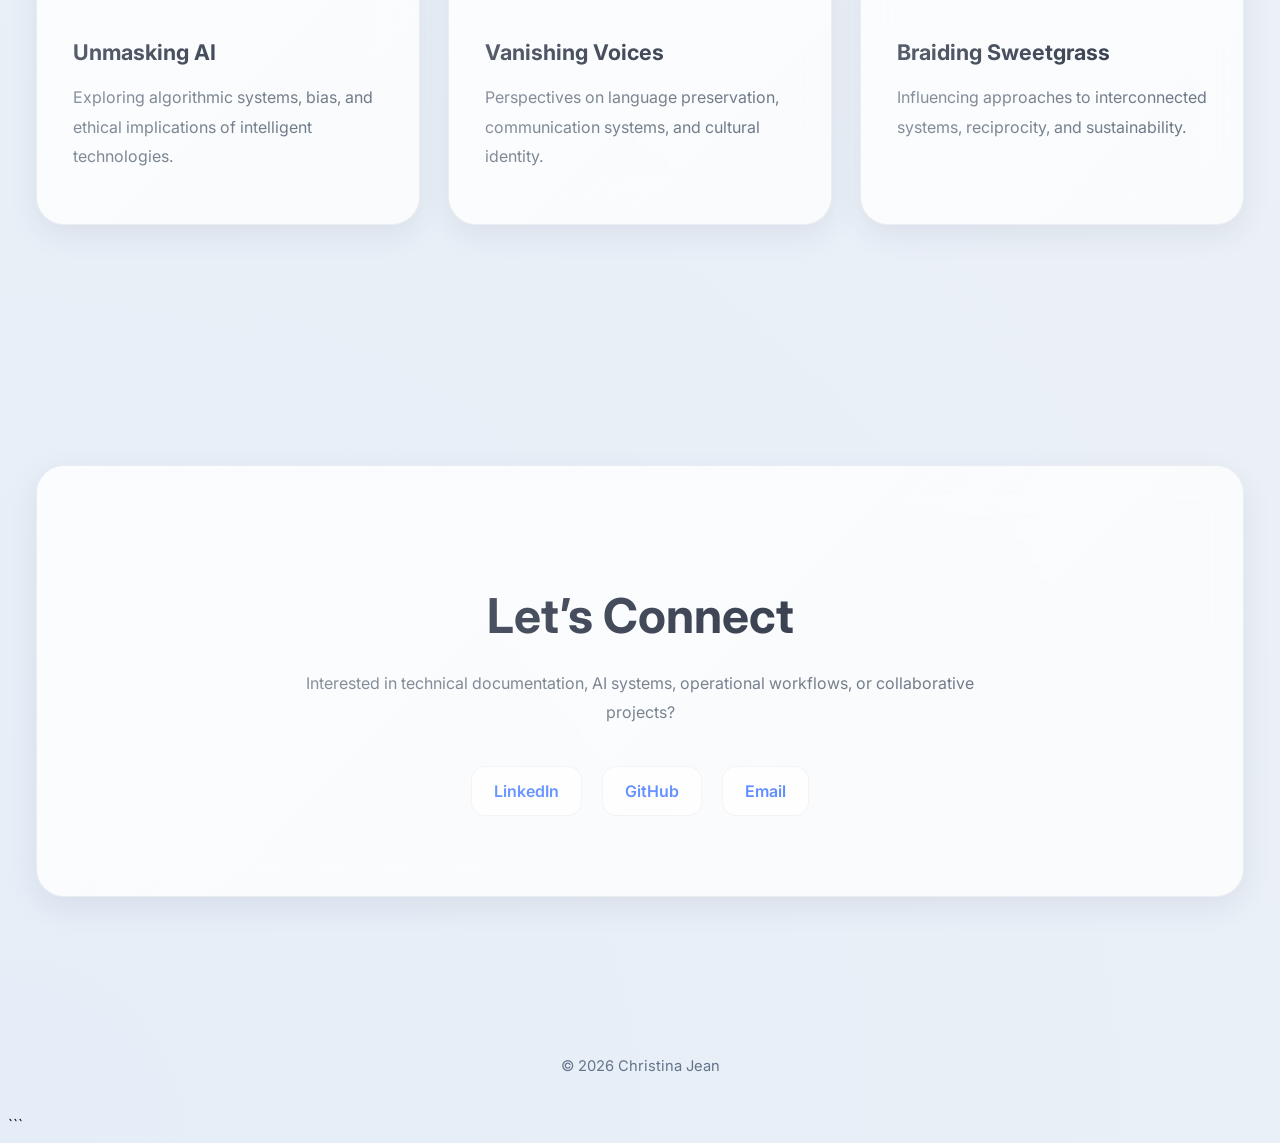
==== commit 3e482cd8: "Update index.html" ====
--- a/index.html
+++ b/index.html
@@ -336,6 +336,24 @@
 
     <div class="glass-grid">
 
+     <article class="book-card">
+
+        <h3>
+          SLEXIL User Guide
+        </h3>
+
+        <p>
+          Technical documentation,
+          onboarding workflows,
+          and user support systems.
+        </p>
+
+        <a href="https://docs.google.com/document/d/170jORRvXQKFqL4H7isWXQr1ItqcgJODA1_-HV8b-F8c/export?format=pdf">
+          View Project →
+        </a>
+
+      </article>
+      
       <article class="book-card">
 
         <h3>
@@ -348,7 +366,7 @@
           and African American language.
         </p>
 
-        <a href="https://www.tandfonline.com/doi/full/10.1080/00940798.2025.2536129#abstract">
+        <a href="https://www.tandfonline.com/doi/full/10.1080/00940798.2025.2536129#abstract"target="_blank" rel="noreferrer noopener">
           View Project →
         </a>
 
@@ -366,29 +384,13 @@
           learning documentation.
         </p>
 
-        <a href="https://ds-archive.haverford.edu/ticha-resources/modules/">
+        <a href="https://ds-archive.haverford.edu/ticha-resources/modules/"target="_blank" rel="noreferrer noopener">
           View Project →
         </a>
 
       </article>
 
-      <article class="book-card">
-
-        <h3>
-          SLEXIL User Guide
-        </h3>
-
-        <p>
-          Technical documentation,
-          onboarding workflows,
-          and user support systems.
-        </p>
-
-        <a href="https://docs.google.com/document/d/170jORRvXQKFqL4H7isWXQr1ItqcgJODA1_-HV8b-F8c/export?format=pdf">
-          View Project →
-        </a>
-
-      </article>
+     
 
     </div>
 
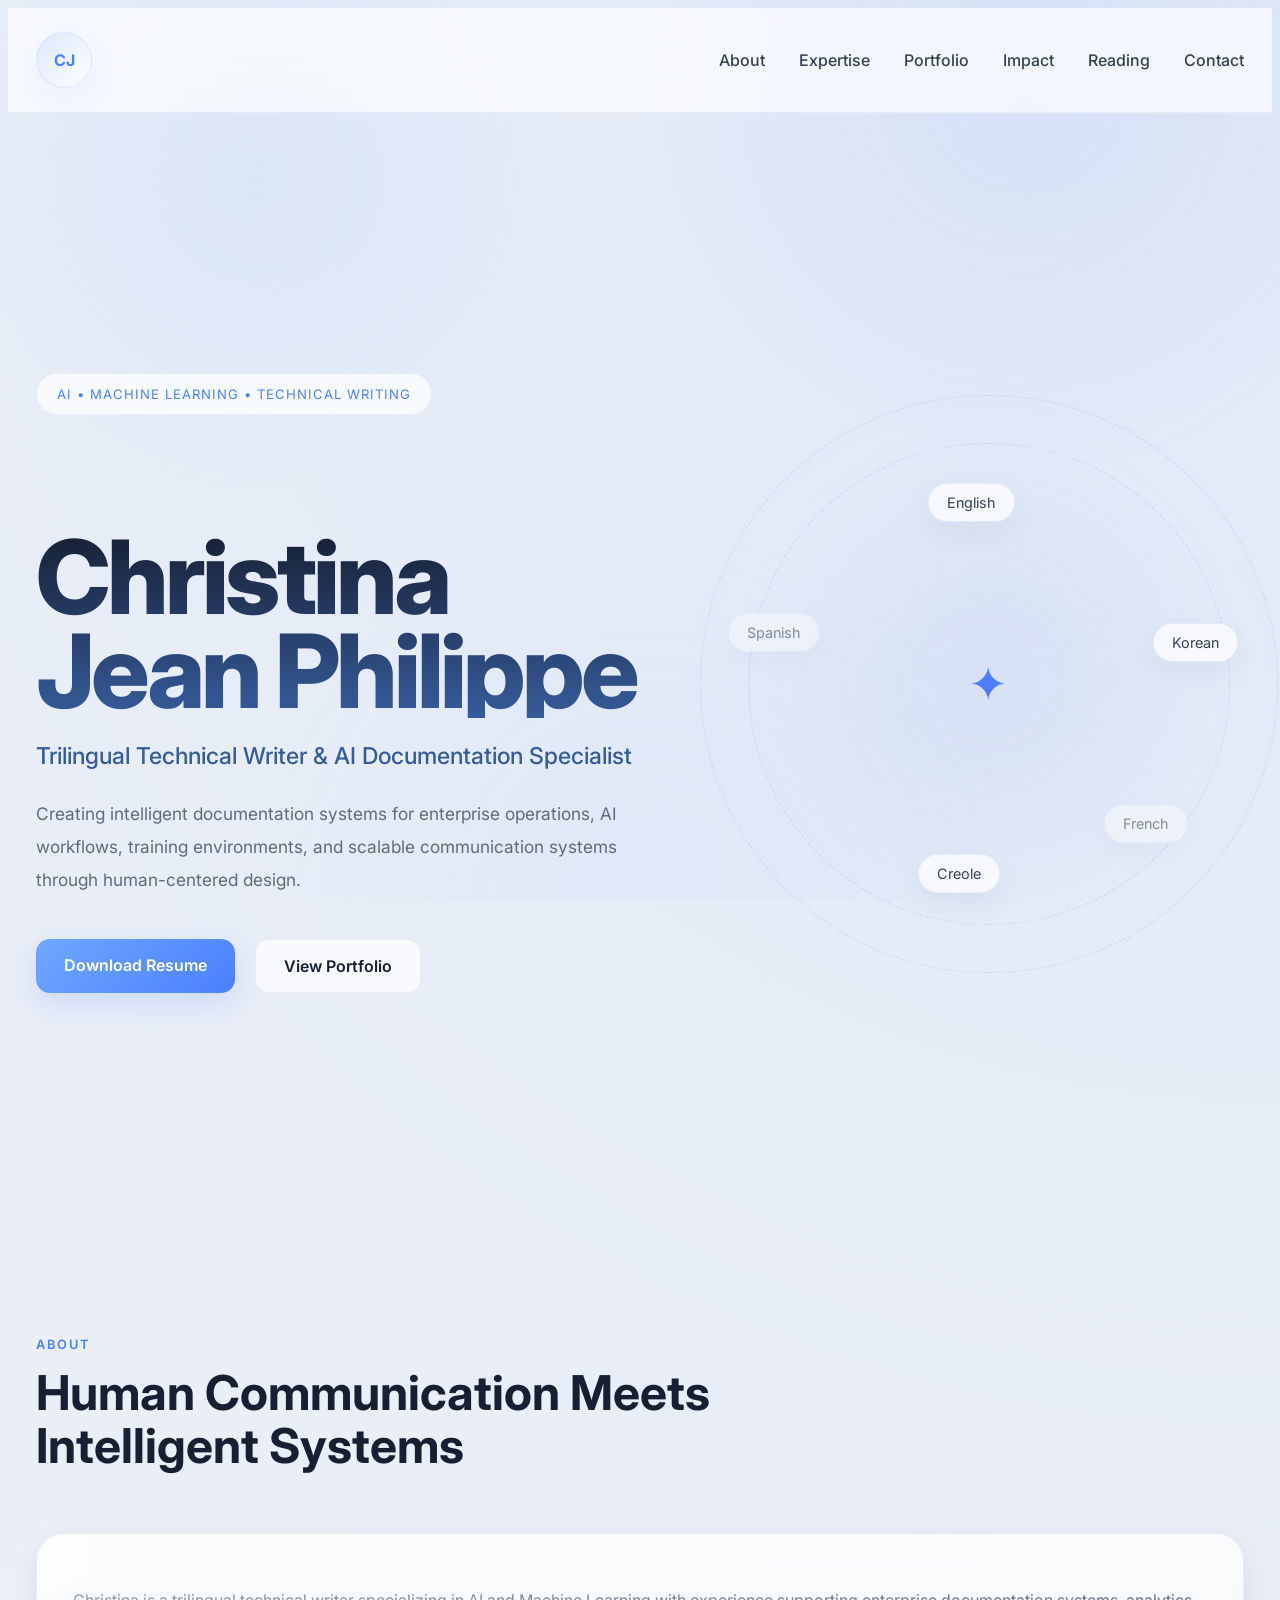
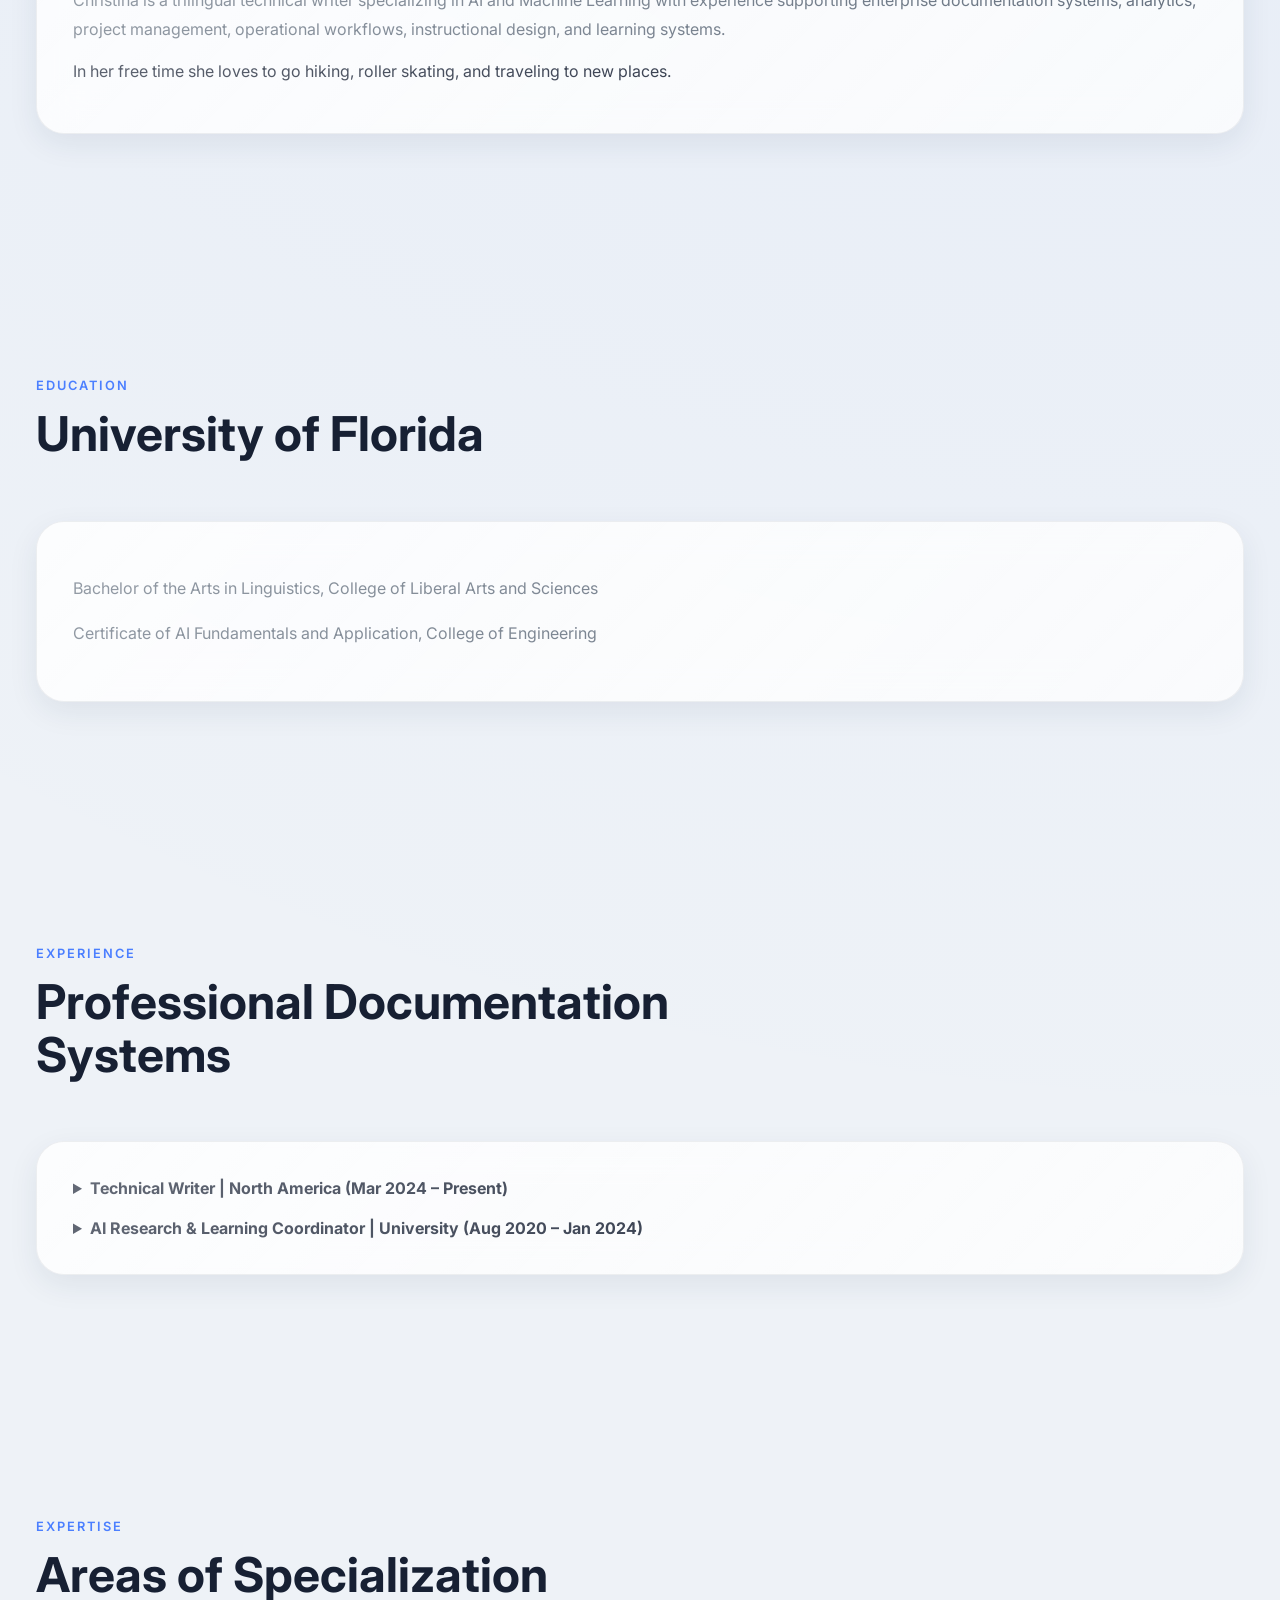
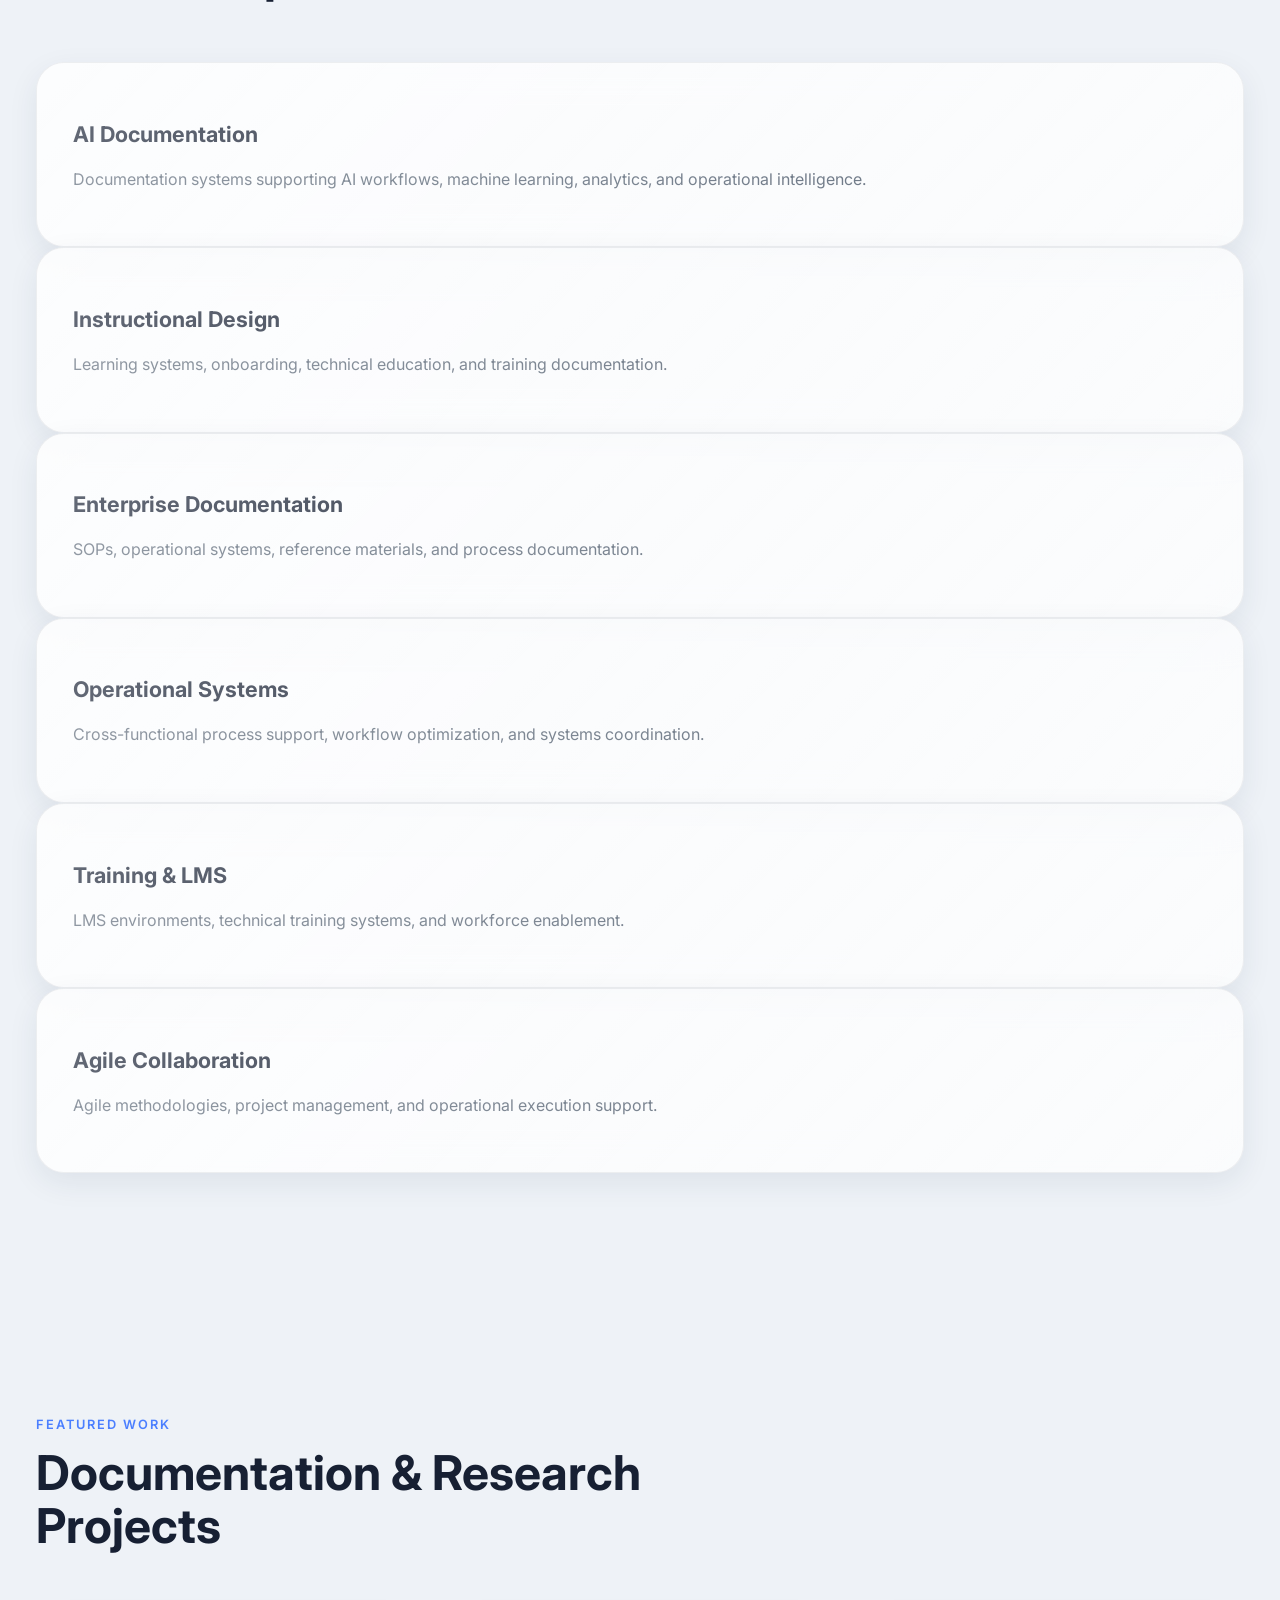
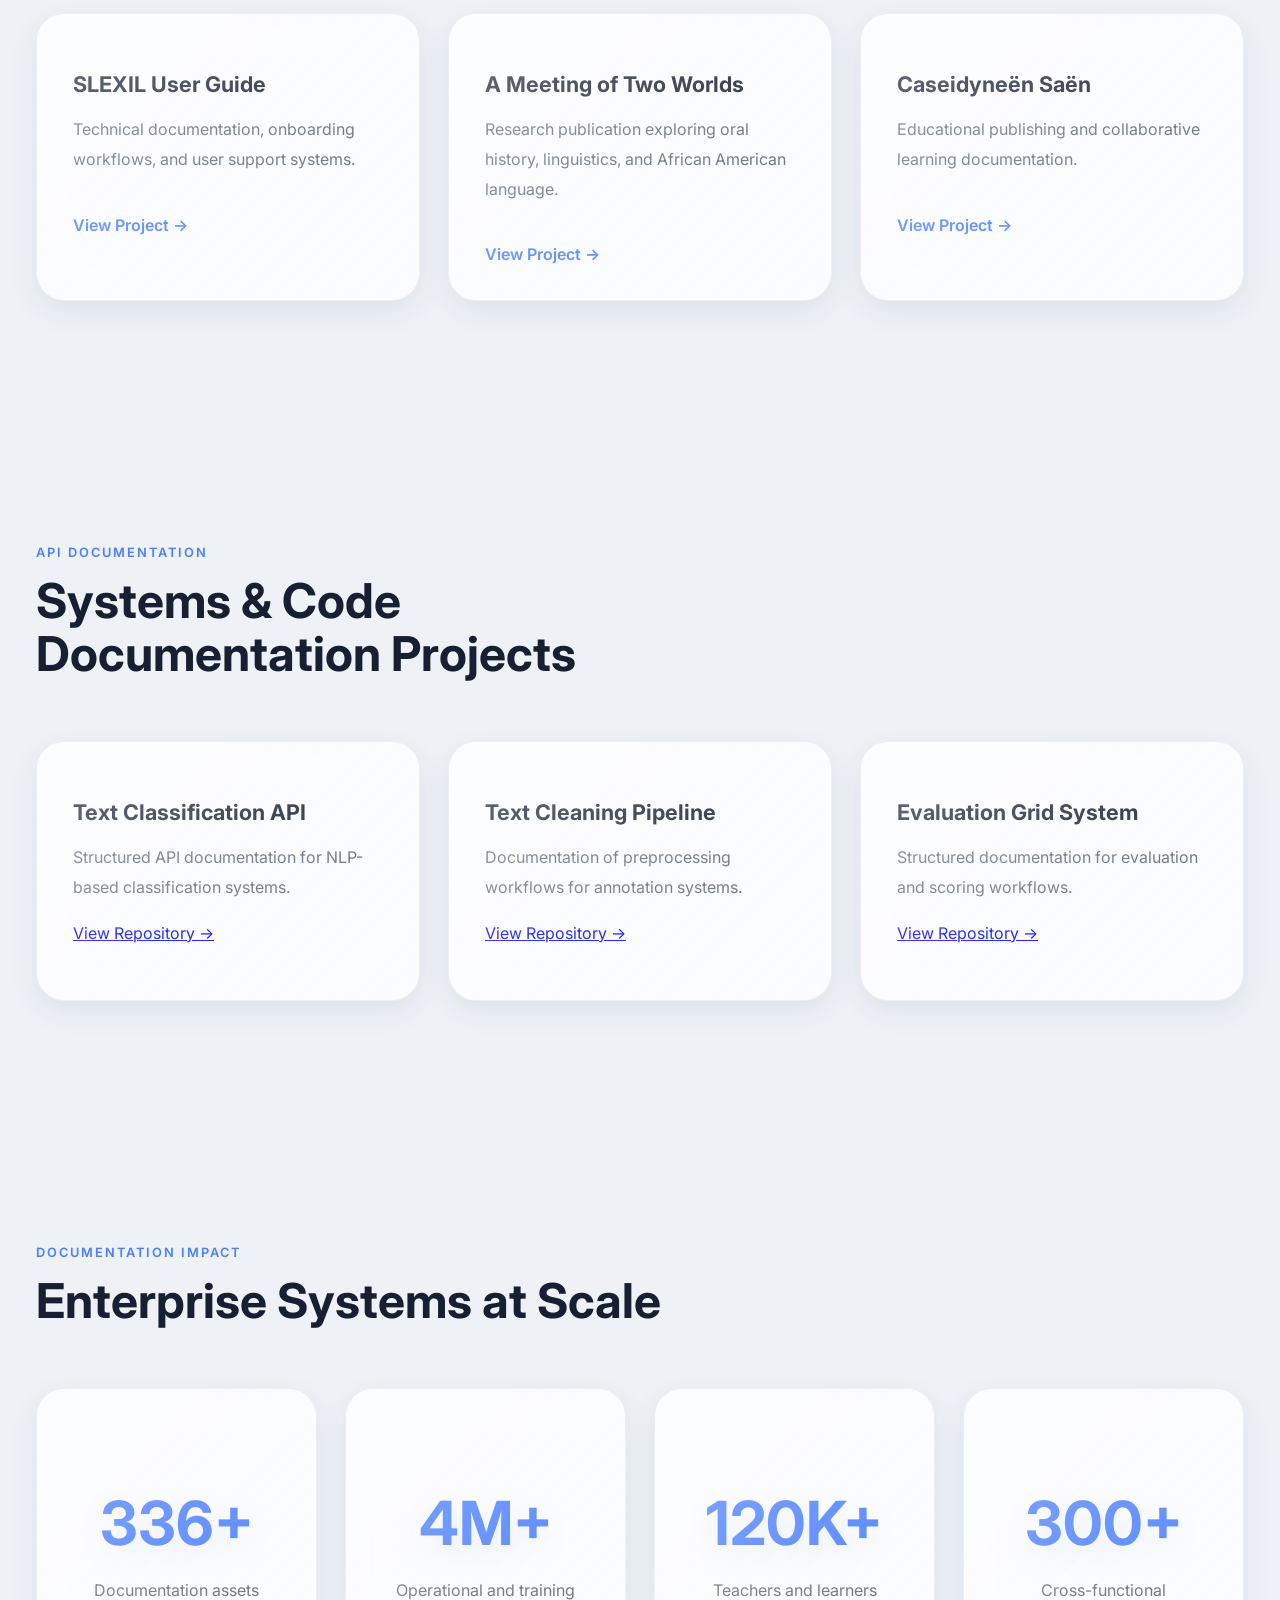
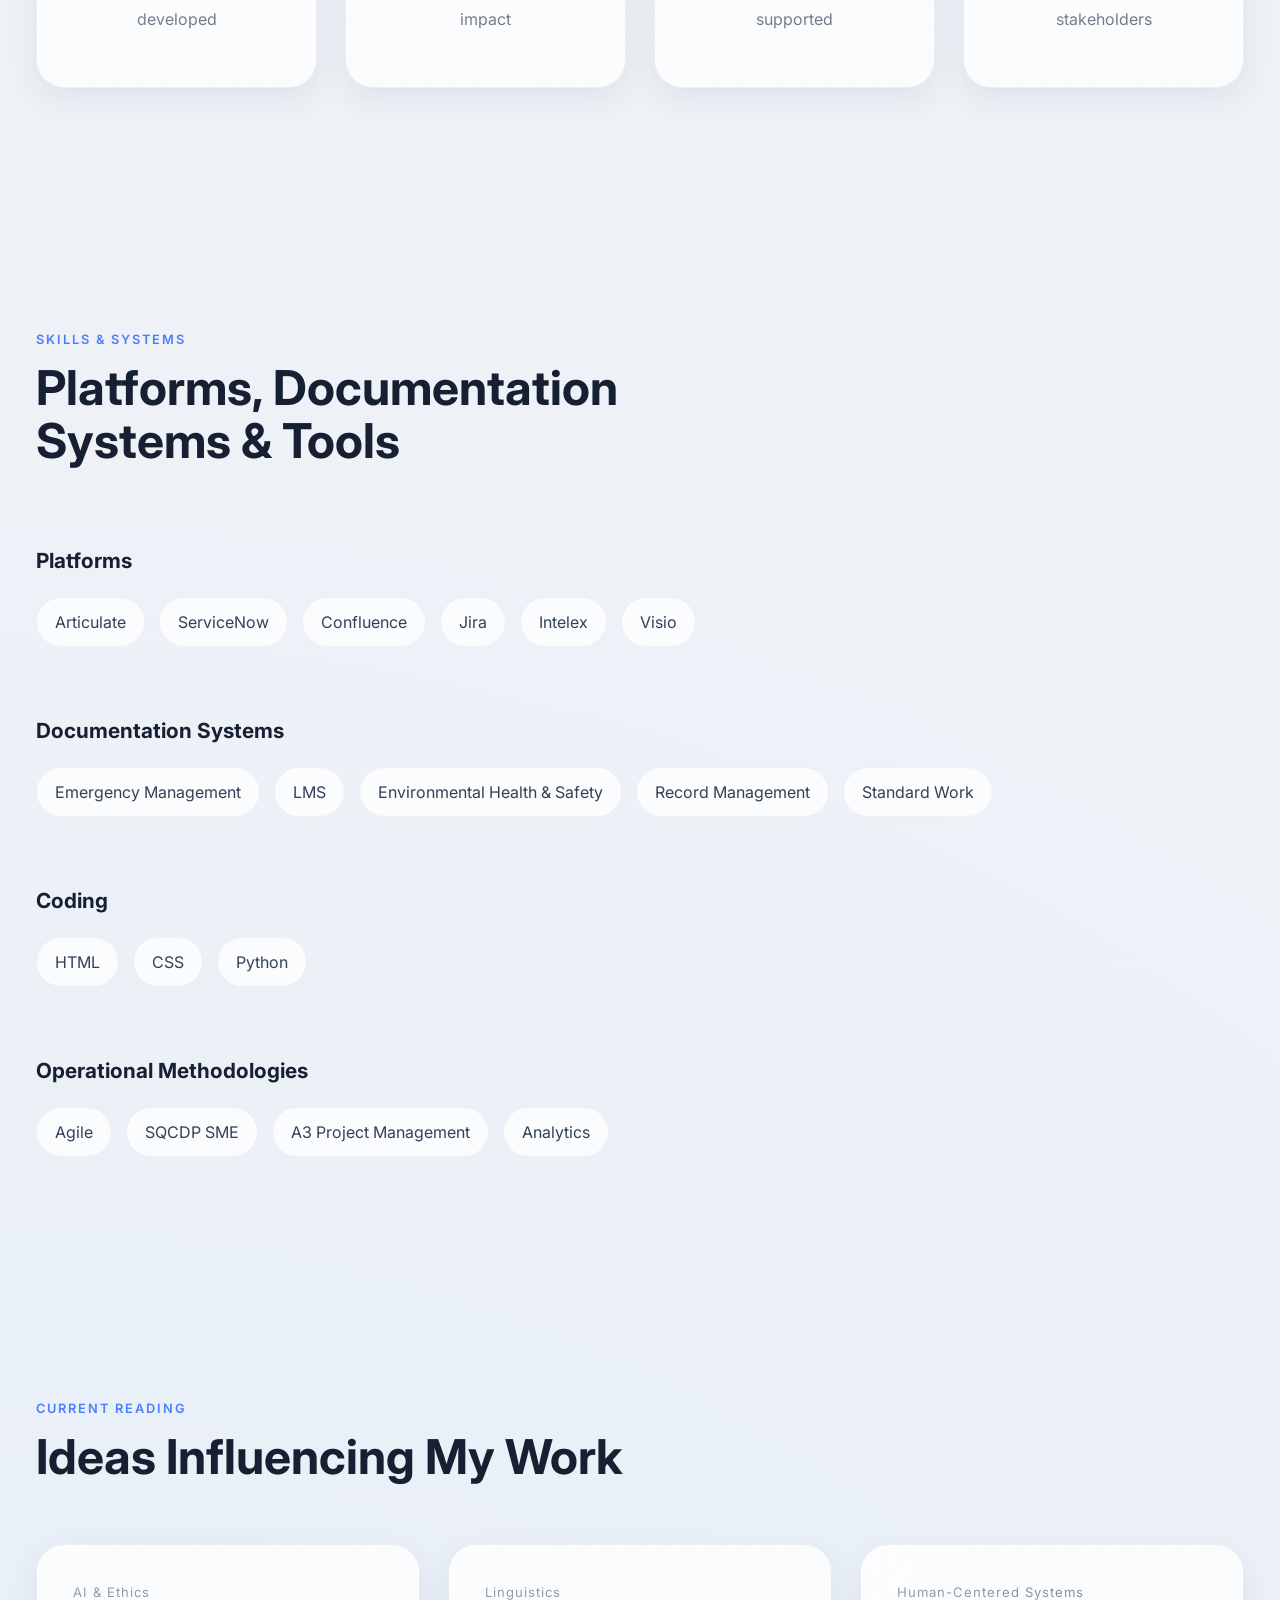
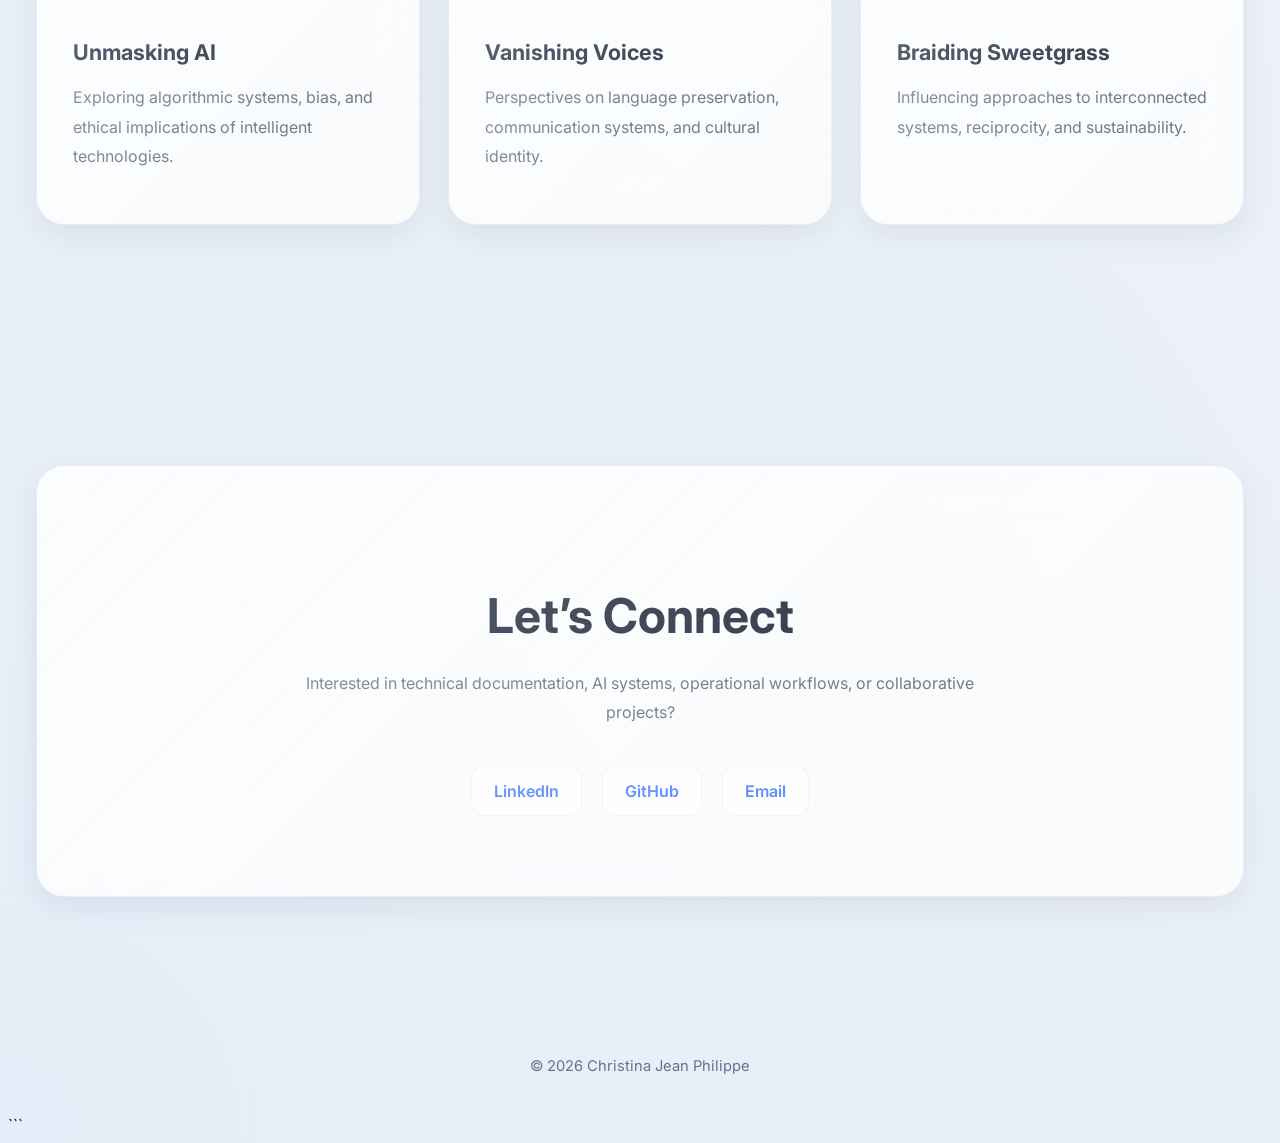
==== commit d1158905: "Update index.html" ====
--- a/index.html
+++ b/index.html
@@ -122,7 +122,7 @@
         </a>
 
         <a
-          href="https://christinajeanphilippe.github.io/christinajeanphilippeportfolio/"
+          href="https://christinajeanphilippe.github.io/christinajeanphilippeportfolio/#portfolio"
           class="secondary-btn"
         >
           View Portfolio
@@ -199,10 +199,9 @@
         project management, operational workflows,
         instructional design, and learning systems.        
      </p>
+      
      </p>
-
         In her free time she loves to go hiking, roller skating, and traveling to new places.
-
       </p>
 
     </div>
@@ -713,7 +712,7 @@
   <!-- FOOTER -->
   <footer>
 
-    © 2026 Christina Jean
+    © 2026 Christina Jean Philippe
 
   </footer>
 
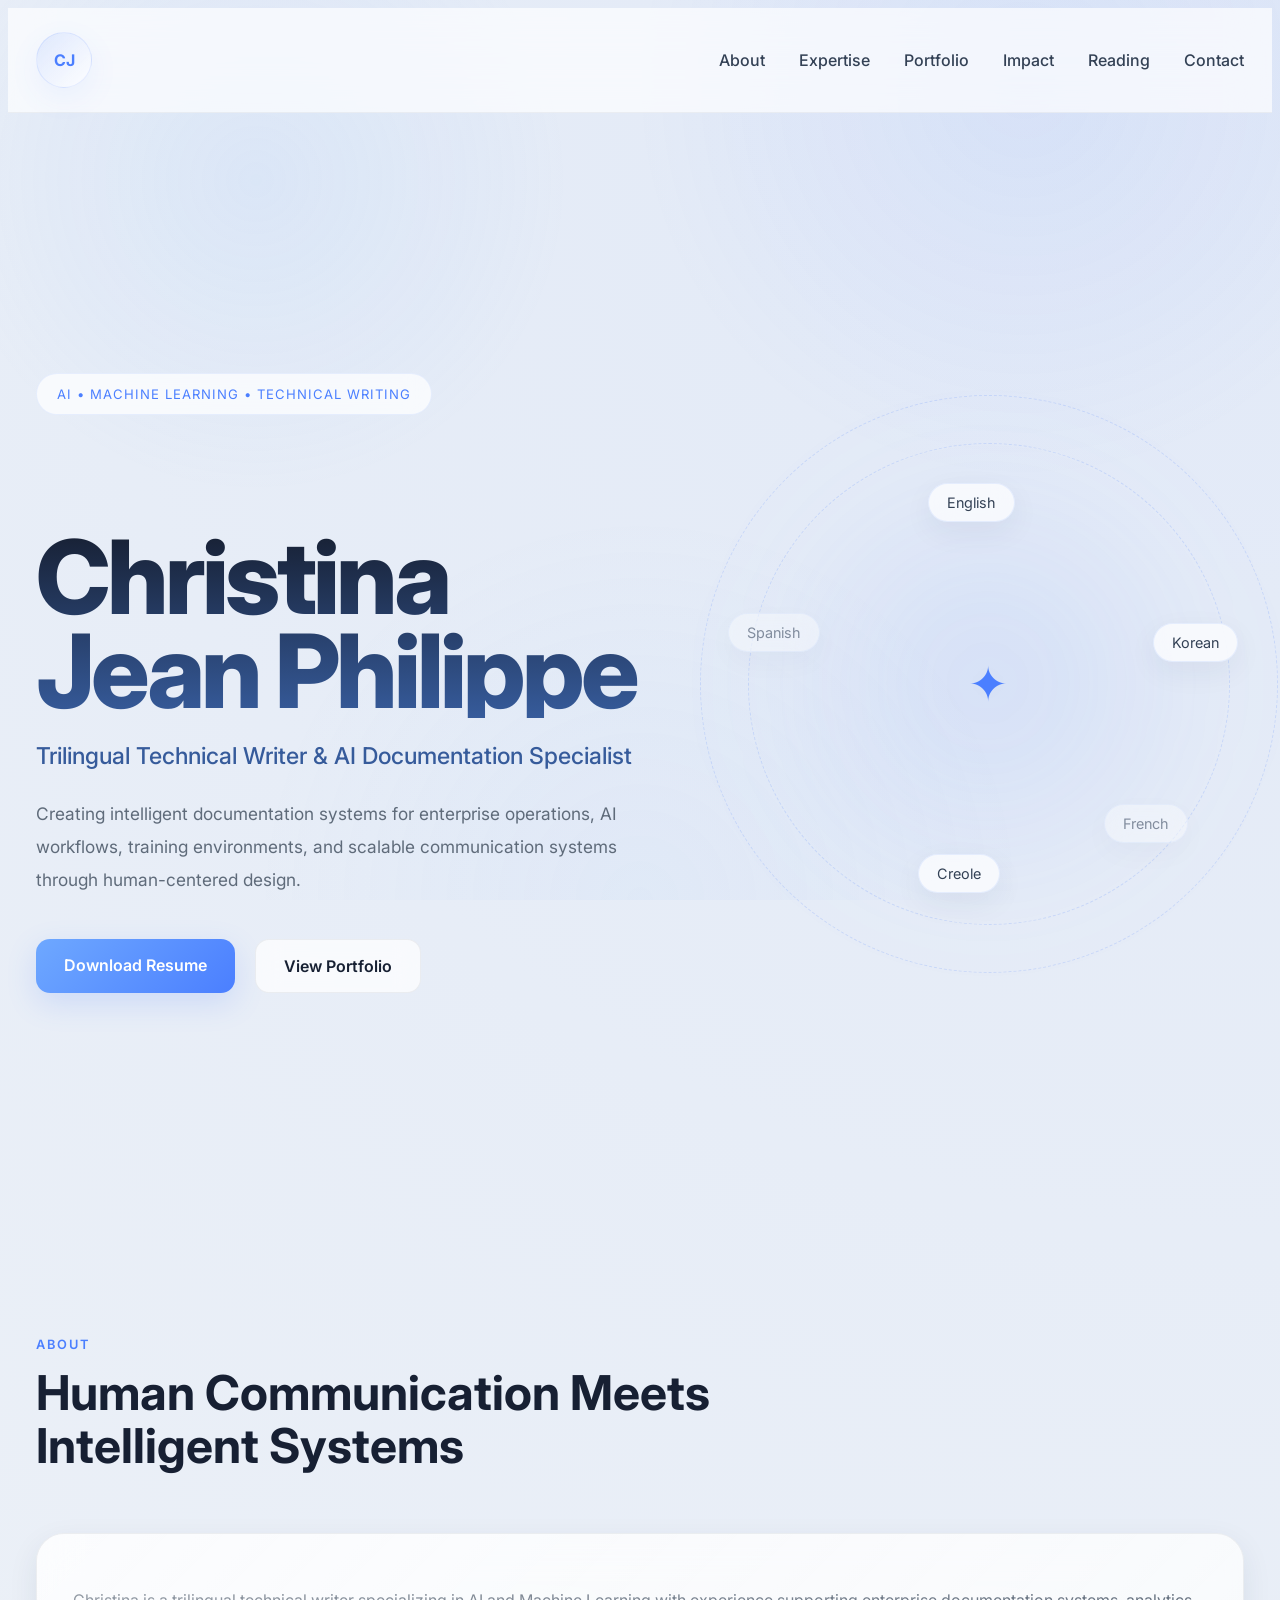
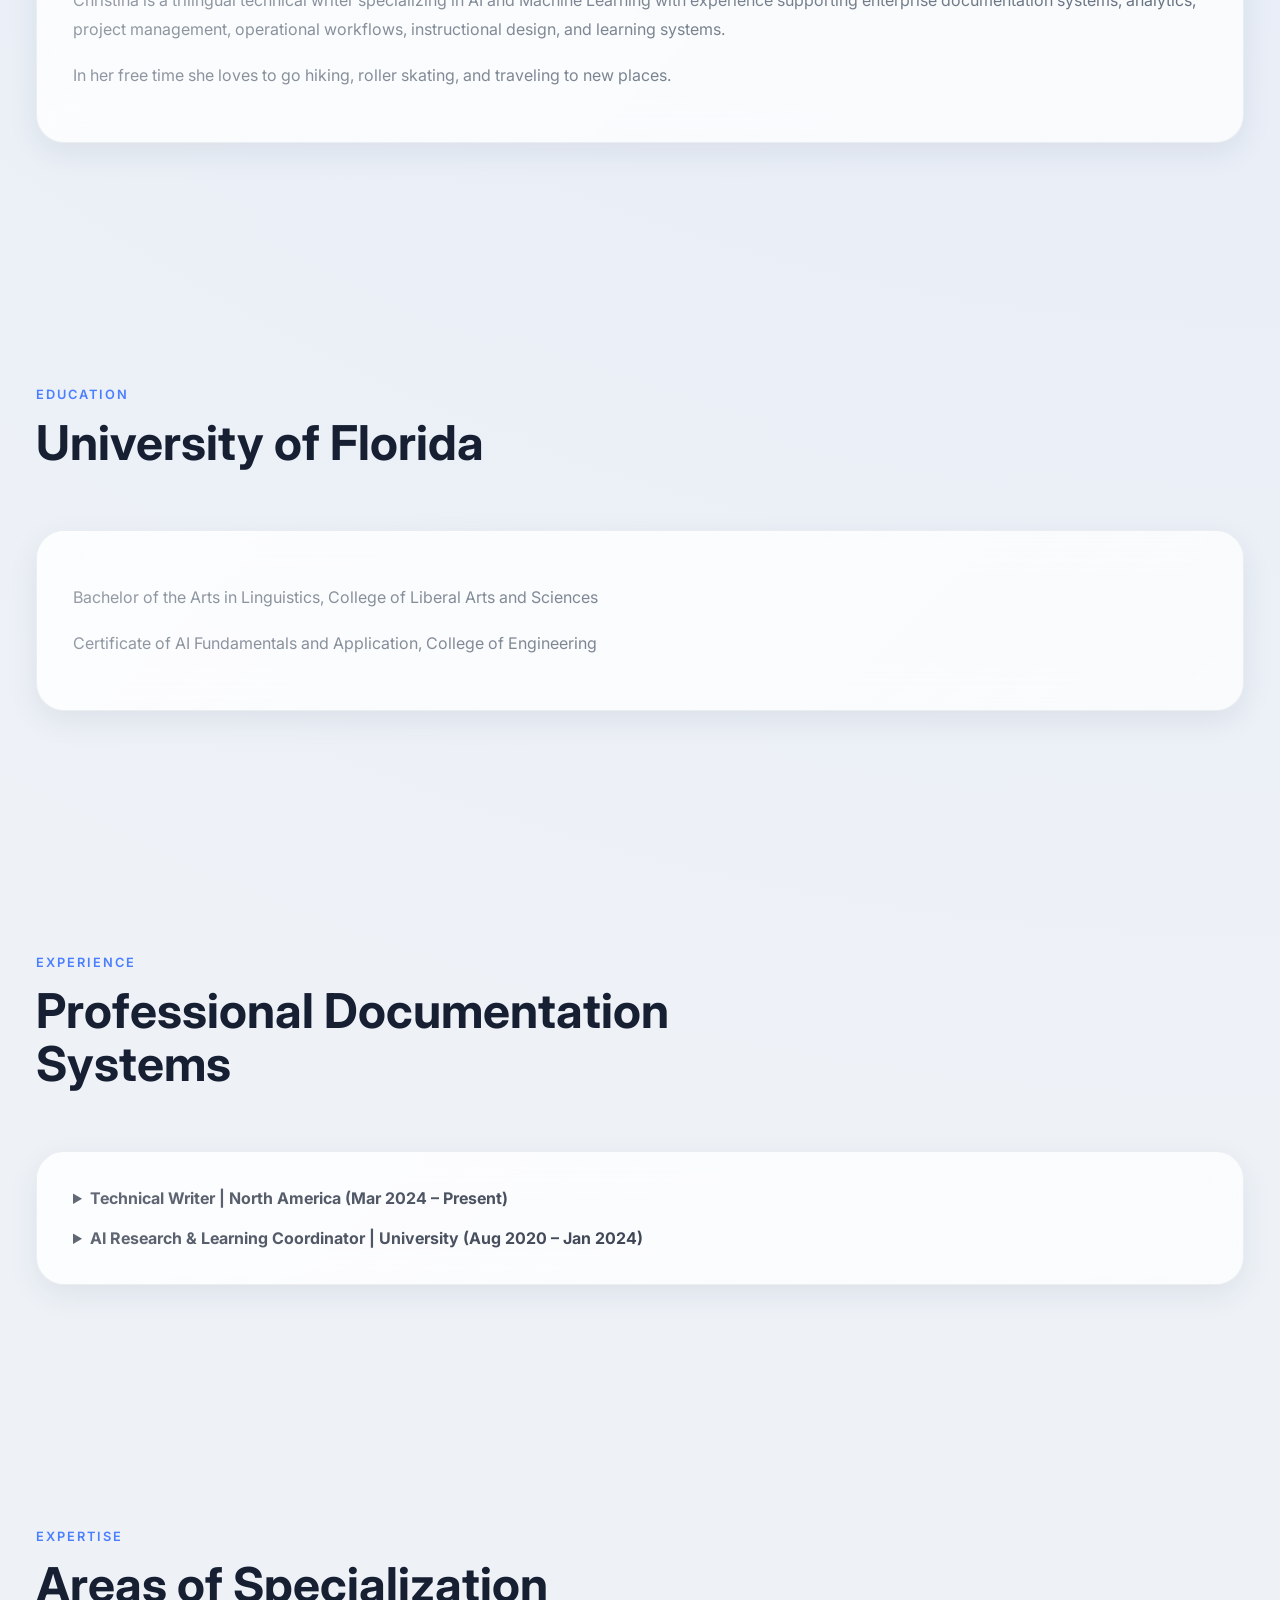
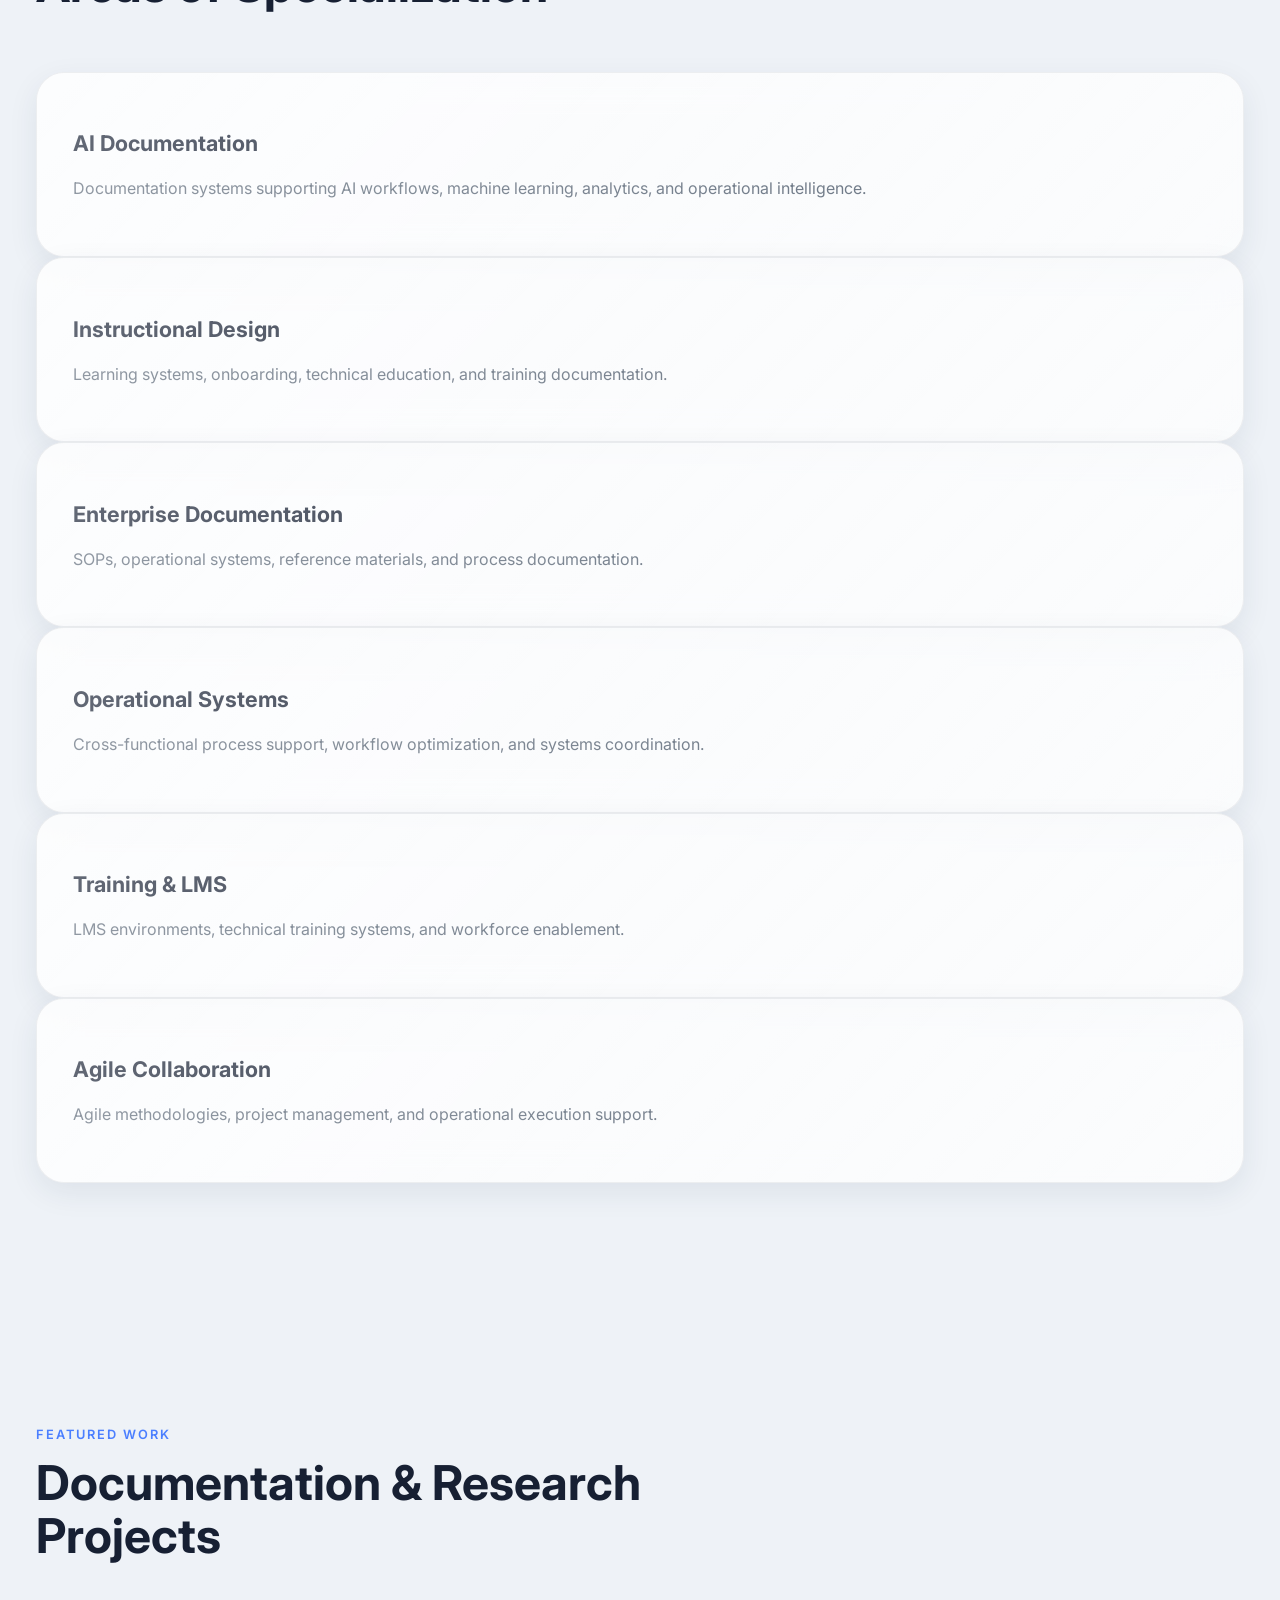
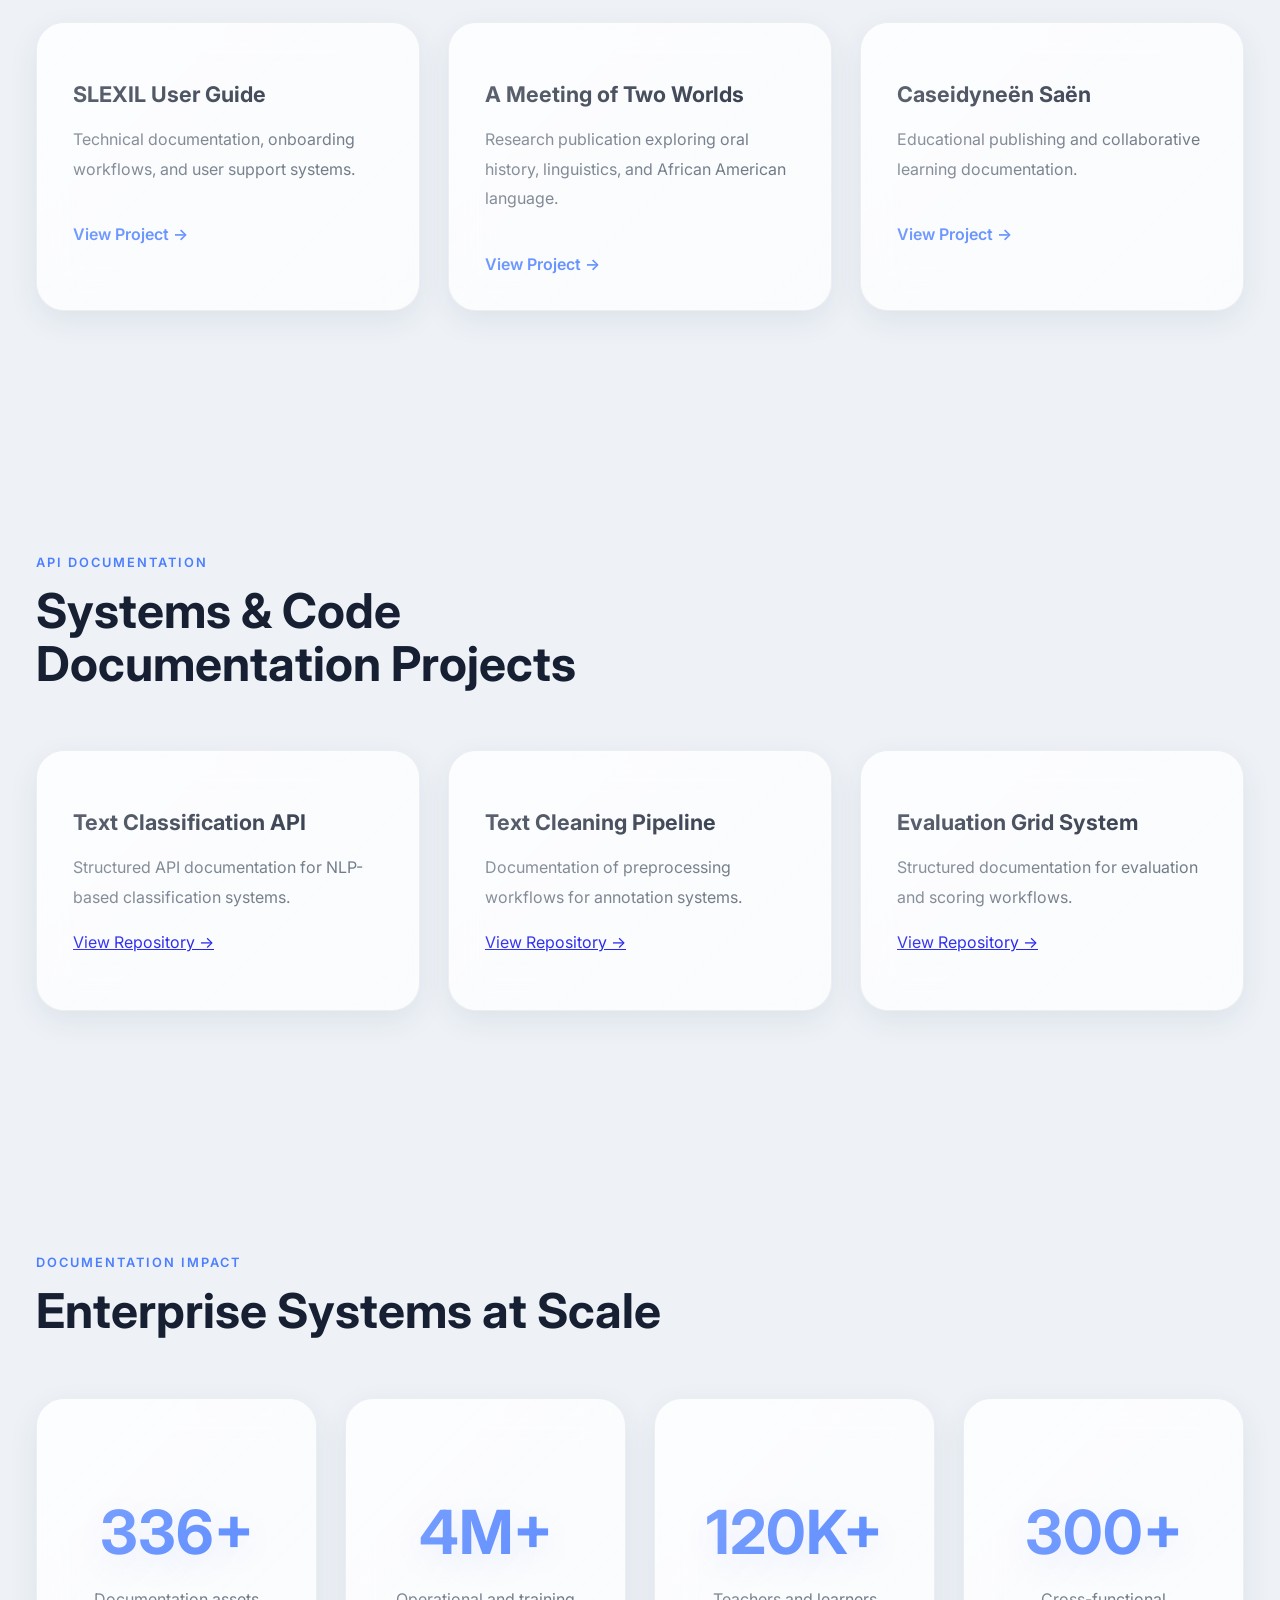
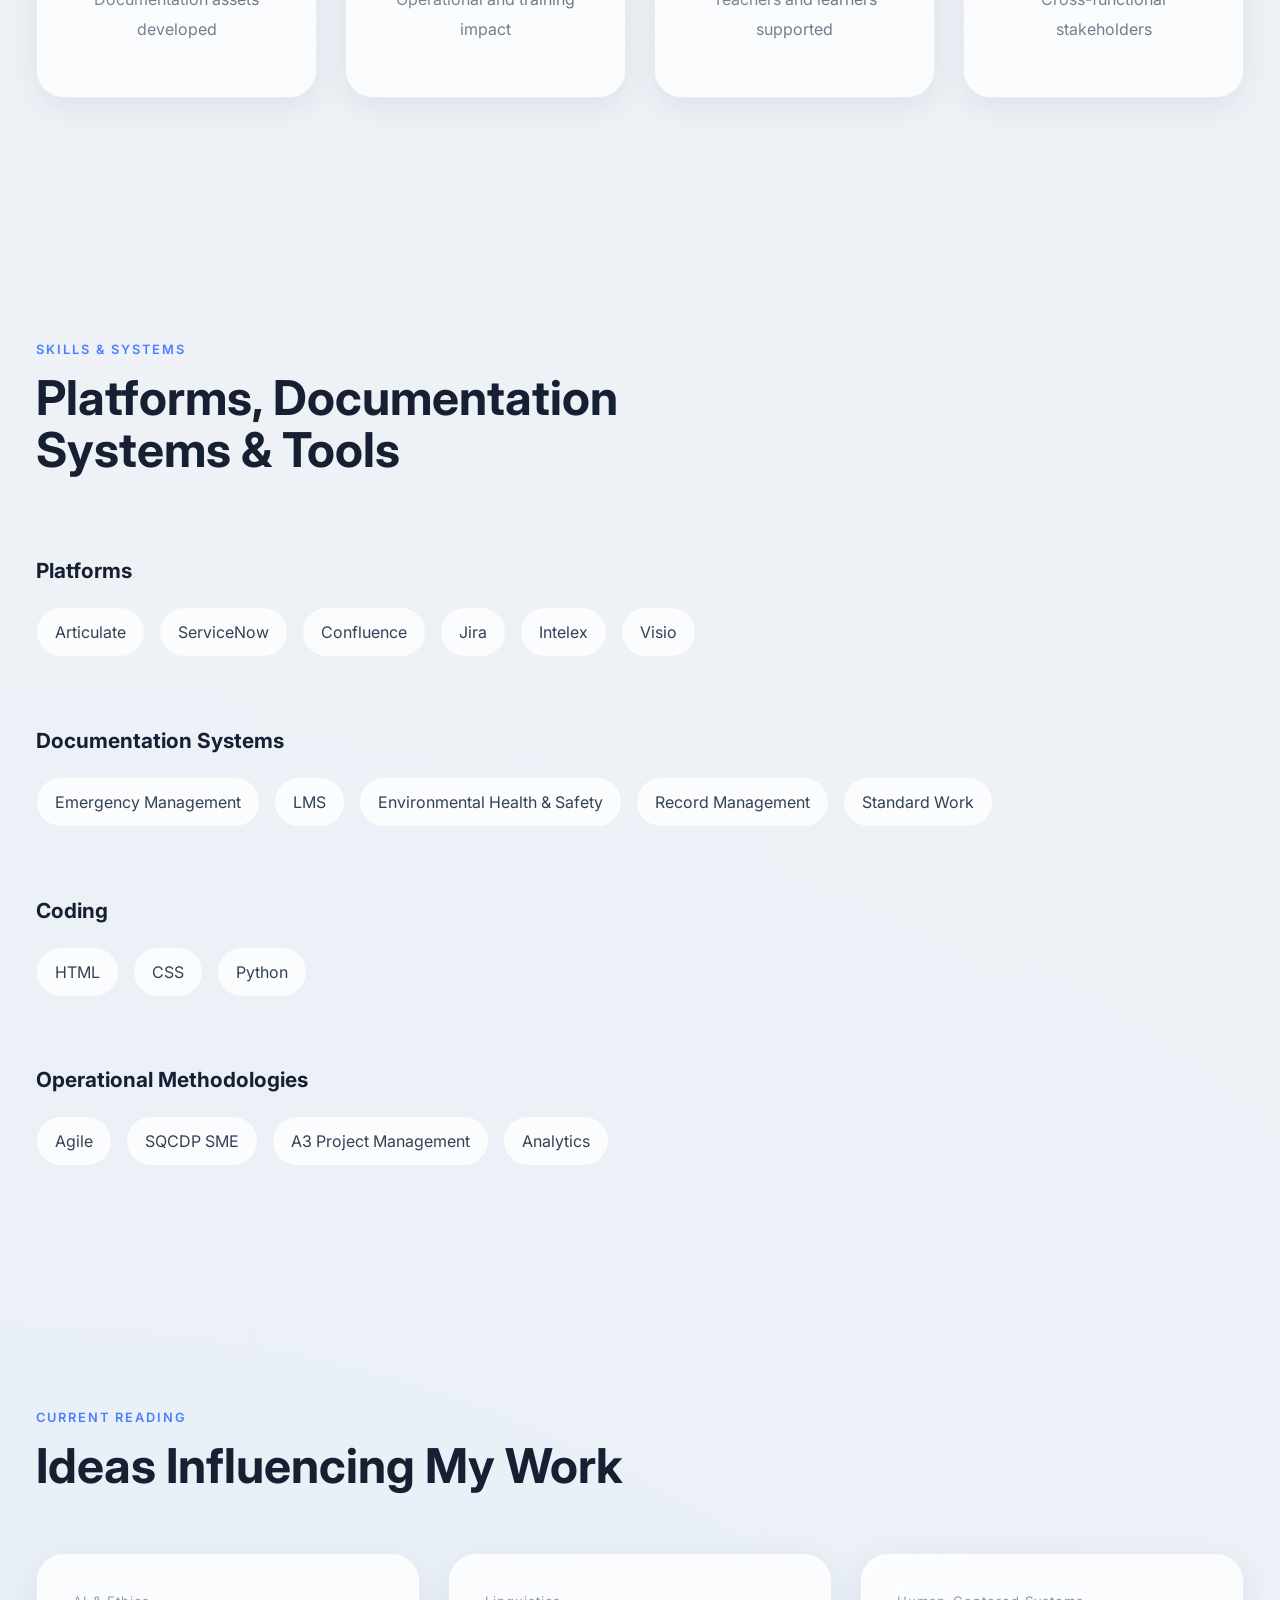
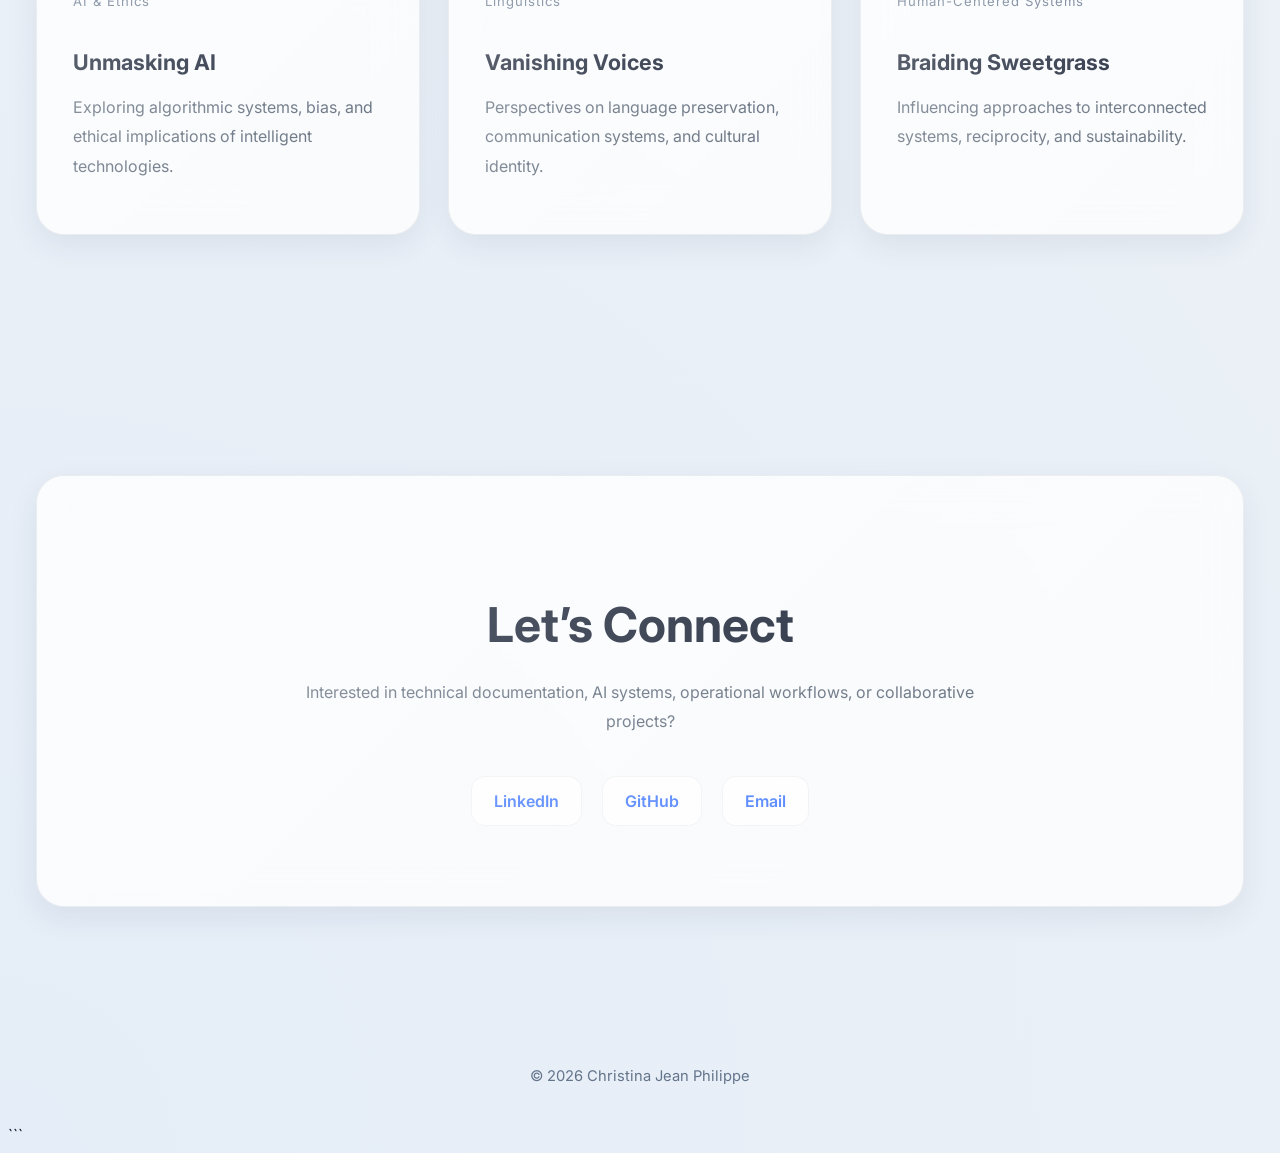
==== commit 7dd54dd8: "Update index.html" ====
--- a/index.html
+++ b/index.html
@@ -200,7 +200,7 @@
         instructional design, and learning systems.        
      </p>
       
-     </p>
+     <p>
         In her free time she loves to go hiking, roller skating, and traveling to new places.
       </p>
 
